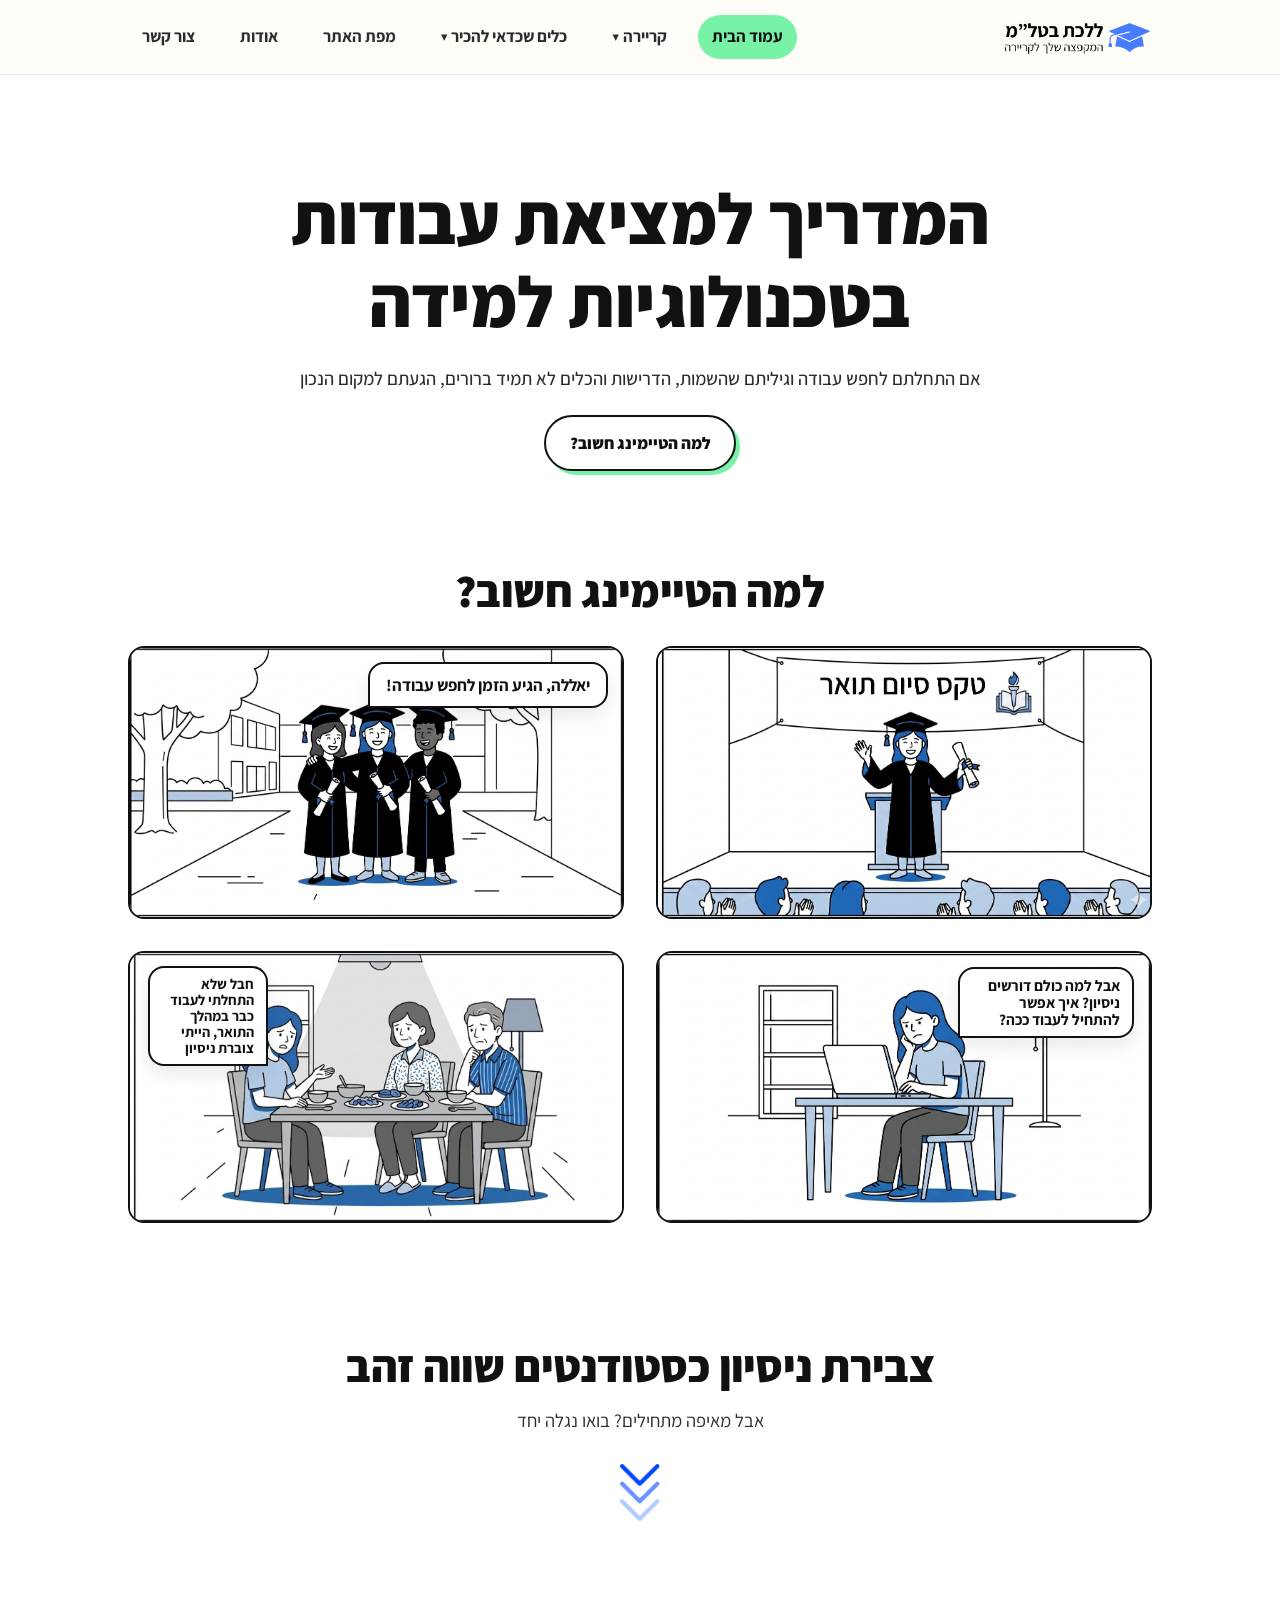
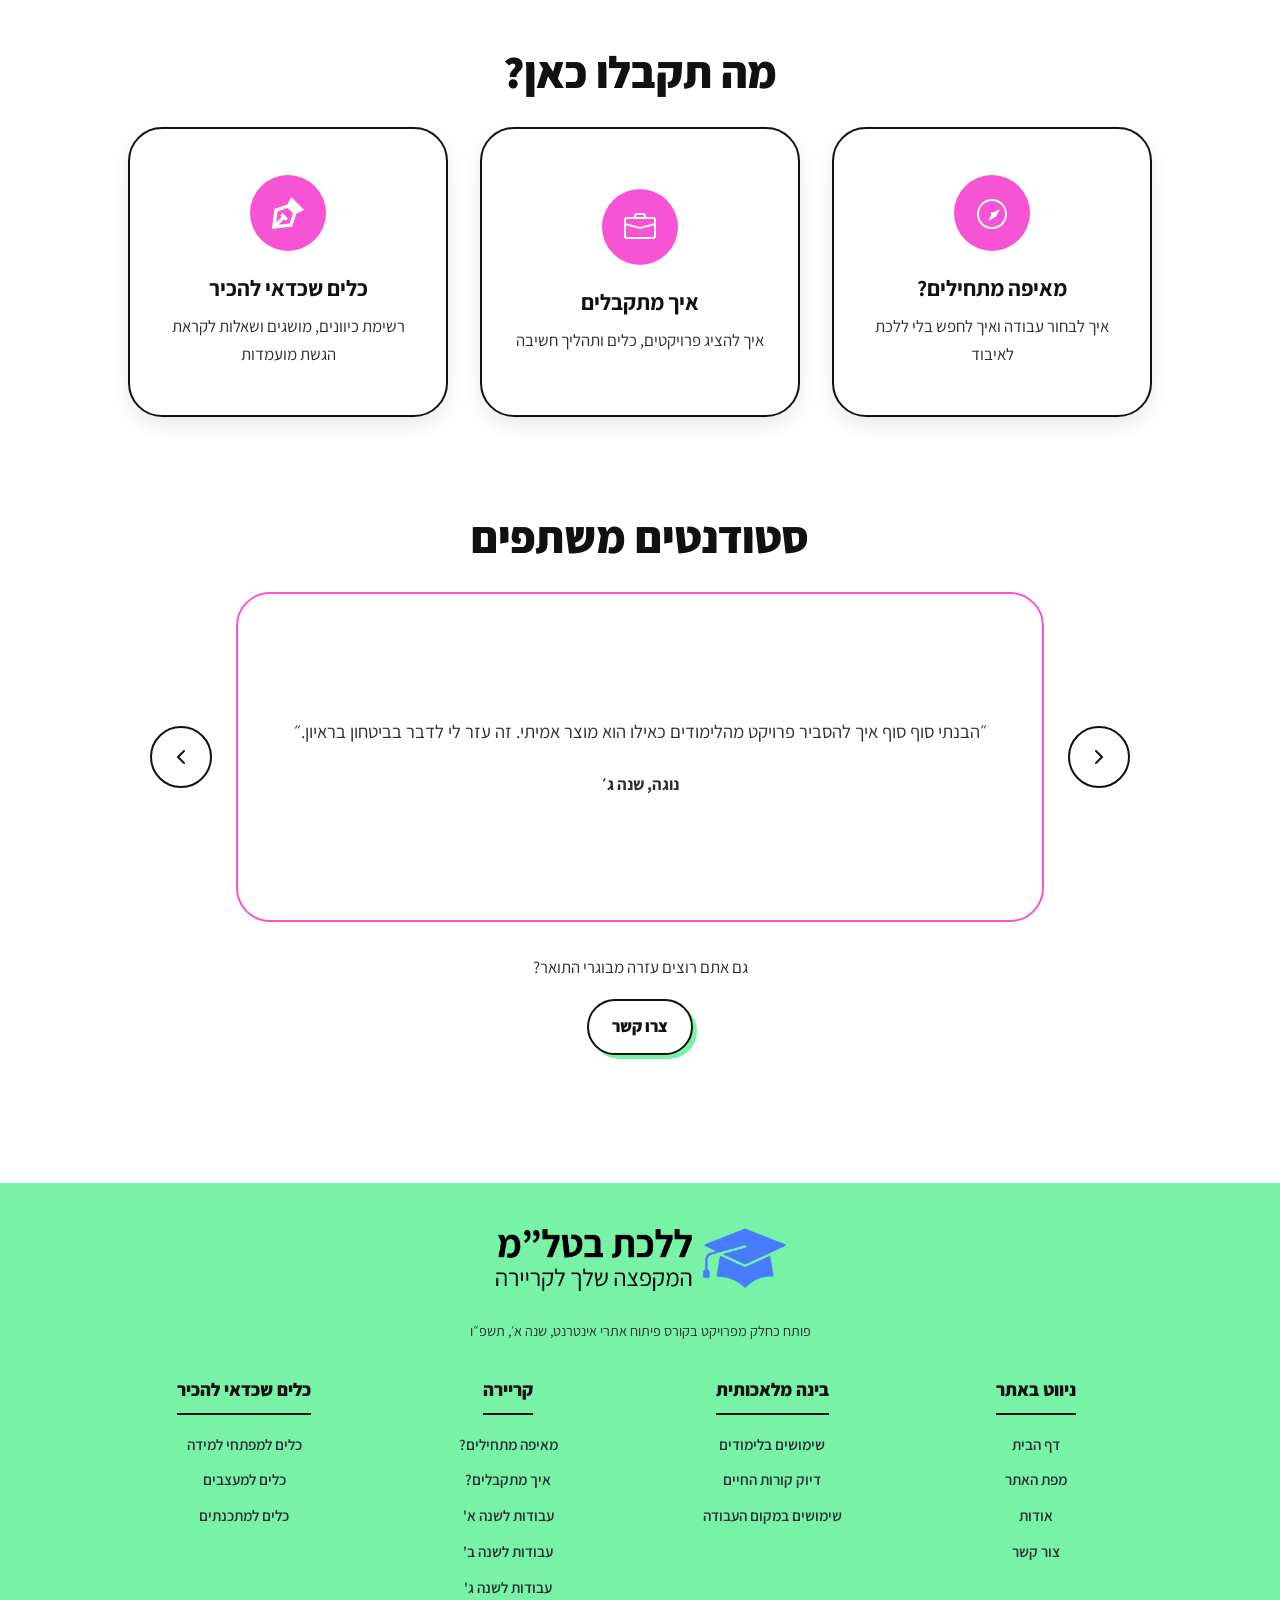
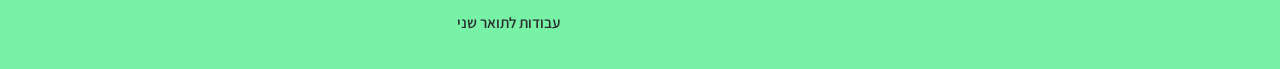
==== index.html @ 4731bf04 "תיקון נגישות + הוספת מסמך הסבר על הפרויקט" ====
<!doctype html>
<html lang="he" dir="rtl">
<head>
  <meta charset="utf-8">
  <meta name="viewport" content="width=device-width, initial-scale=1">
  <title>עמוד הבית | ללכת בטל"מ</title>
  <meta name="description" content="מדריך עברי למציאת עבודות סטודנטים בטכנולוגיות למידה, בניית ניסיון ותיק עבודות.">
  <link rel="icon" href="images/favicon.svg" type="image/svg+xml">
  <link rel="stylesheet" href="css/styles.css">
  <script src="js/main.js" defer></script>
</head>
<body>
  <a class="skip-link" href="#main">דלגו לתוכן המרכזי</a>
  <header class="site-header" data-site-header>
    <div class="container header-inner">
      <a class="brand" href="index.html" aria-label="ללכת בטל״ם - דף הבית">
        <img src="images/updated_logo.png" alt="לוגו האתר: ללכת בטל״ם - טכנולוגיות למידה, המקפצה שלך לקריירה" class="brand-logo">
        <span class="sr-only">ללכת בטל״ם</span>
      </a>
      <button class="nav-toggle" type="button" aria-expanded="false" aria-controls="primary-nav">
        <span class="nav-toggle-line" aria-hidden="true"></span>
        <span class="sr-only">פתיחת תפריט ניווט</span>
      </button>
      <nav class="primary-nav" id="primary-nav" aria-label="ניווט ראשי">
        <ul>
          <li><a href="index.html" aria-current="page">עמוד הבית</a></li>
          
          <li class="nav-dropdown">
            <a href="#" class="dropdown-toggle" aria-expanded="false" aria-haspopup="true">קריירה <span class="nav-arrow" aria-hidden="true">▾</span></a>
            <ul class="dropdown-menu">
              <li><a href="where-to-start.html">איפה מתחילים?</a></li>
              <li><a href="how-to-be-accepted.html">איך מתקבלים?</a></li>
              <li><a href="404.html">עבודות לשנה א'</a></li>
              <li><a href="404.html">עבודות לשנה ב'</a></li>
              <li><a href="404.html">עבודות לשנה ג'</a></li>
              <li><a href="404.html">עבודות לתואר שני</a></li>
            </ul>
          </li>
          
          <li class="nav-dropdown">
            <a href="#" class="dropdown-toggle" aria-expanded="false" aria-haspopup="true">כלים שכדאי להכיר <span class="nav-arrow" aria-hidden="true">▾</span></a>
            <ul class="dropdown-menu">
              <li><a href="404.html">כלים למפתחי למידה</a></li>
              <li><a href="404.html">כלים למעצבים</a></li>
              <li><a href="404.html">כלים למתכנתים</a></li>
            </ul>
          </li>
          
          <li><a href="sitemap.html">מפת האתר</a></li>
          <li><a href="about.html">אודות</a></li>
          <li><a href="contact.html">צור קשר</a></li>
        </ul>
      </nav>
    </div>
  </header>

  <main id="main">
    <section class="hero hero-centered">
      <div class="container hero-content">
        <h1>המדריך למציאת עבודות בטכנולוגיות למידה</h1>
        <p class="hero-lead">אם התחלתם לחפש עבודה וגיליתם שהשמות, הדרישות והכלים לא תמיד ברורים, הגעתם למקום הנכון</p>
        <a class="btn btn-primary" href="#why-talm">למה הטיימינג חשוב?</a>
      </div>
    </section>

    <section class="section" id="why-talm" aria-labelledby="why-title">
      <div class="container">
        <div class="section-heading">
          <h2 id="why-title">למה הטיימינג חשוב?</h2>
        </div>
        <div class="scenario-grid">
          <article class="feature-card" tabindex="0" aria-label="קומיקס שלב 1: סיום התואר">
            <img src="images/scene1.png" alt="סטודנטית שמחה שעומדת על במה, בטקס סיום תואר בטכנולוגיות למידה">
          </article>
          <article class="feature-card" tabindex="0" aria-label="קומיקס שלב 2: תחילת החיפושים">
            <img src="images/scene2.png" alt="הסטודנטית עומדת בחצר הקמפוס עם עוד שני חברים שסיימו איתה את התואר, והם שמחים ומדברים">
            <div class="speech-bubble speech-bubble--scene2" aria-hidden="false">יאללה, הגיע הזמן לחפש עבודה!</div>
          </article>
          <article class="feature-card" tabindex="0" aria-label="קומיקס שלב 3: אתגר דרישת הניסיון">
            <img src="images/scene3.png" alt="הסטודנטית יושבת בבית מול המחשב, ומחפשת משרות באינטרנט">
            <div class="speech-bubble speech-bubble--scene3" aria-hidden="false">אבל למה כולם דורשים ניסיון? איך אפשר להתחיל לעבוד ככה?</div>
          </article>
          <article class="feature-card" tabindex="0" aria-label="קומיקס שלב 4: תובנת הניסיון במהלך התואר">
            <img src="images/scene4.png" alt="הסטודנטית יושבת לארוחה עם ההורים שלה, ומשתפת אותם בחיפושי העבודה. ההורים מנסים לעודד אותה">
            <div class="speech-bubble speech-bubble--scene4" aria-hidden="false">חבל שלא התחלתי לעבוד כבר במהלך התואר, הייתי צוברת ניסיון</div>
          </article>
        </div>
      </div>
    </section>

    <section class="section section-narrow" aria-labelledby="start-title">
      <div class="container">
        <div class="callout">
          <h2 id="start-title">צבירת ניסיון כסטודנטים שווה זהב</h2>
          <p>אבל מאיפה מתחילים? בואו נגלה יחד</p>
          <span class="arrow-link" aria-hidden="true">
            <img src="images/down%20blue%20arrows.png" alt="חץ למטה" class="arrow-link__icon">
          </span>
        </div>
      </div>
    </section>

    <section class="section" aria-labelledby="receive-title">
      <div class="container">
        <div class="section-heading">
          <h2 id="receive-title">מה תקבלו כאן?</h2>
        </div>
        <div class="resource-grid">
          <a class="resource-card" href="where-to-start.html">
            <span class="resource-icon" aria-hidden="true">
              <svg xmlns="http://www.w3.org/2000/svg" width="32" height="32" fill="currentColor" class="bi bi-compass" viewBox="0 0 16 16">
                <path d="M8 15.016a6.5 6.5 0 1 1 0-13 6.5 6.5 0 0 1 0 13m0 1a7.5 7.5 0 1 0 0-15 7.5 7.5 0 0 0 0 15"/>
                <path d="m6.112 11.888 1.954-3.835 3.835-1.954-1.954 3.835-3.835 1.954zM8 8.5a.5.5 0 1 1 0-1 .5.5 0 0 1 0 1"/>
              </svg>
            </span>
            <h3>מאיפה מתחילים?</h3>
            <p>איך לבחור עבודה ואיך לחפש בלי ללכת לאיבוד</p>
          </a>
          <a class="resource-card" href="how-to-be-accepted.html">
            <span class="resource-icon" aria-hidden="true">
              <svg xmlns="http://www.w3.org/2000/svg" width="32" height="32" fill="currentColor" class="bi bi-briefcase" viewBox="0 0 16 16">
                <path d="M6.5 1A1.5 1.5 0 0 0 5 2.5V3H1.5A1.5 1.5 0 0 0 0 4.5v8A1.5 1.5 0 0 0 1.5 14h13a1.5 1.5 0 0 0 1.5-1.5v-8A1.5 1.5 0 0 0 14.5 3H11v-.5A1.5 1.5 0 0 0 9.5 1zm0 1h3a.5.5 0 0 1 .5.5V3H6v-.5a.5.5 0 0 1 .5-.5zm1.886 6.914L15 7.151V12.5a.5.5 0 0 1-.5.5h-13a.5.5 0 0 1-.5-.5V7.15l6.614 1.764a1.5 1.5 0 0 0 .772 0zM1.5 4h13a.5.5 0 0 1 .5.5v1.616L8.129 7.948a.5.5 0 0 1-.258 0L1 6.116V4.5a.5.5 0 0 1 .5-.5z"/>
              </svg>
            </span>
            <h3>איך מתקבלים</h3>
            <p>איך להציג פרויקטים, כלים ותהליך חשיבה</p>
          </a>
          <a class="resource-card" href="404.html">
            <span class="resource-icon" aria-hidden="true">
              <svg xmlns="http://www.w3.org/2000/svg" width="32" height="32" viewBox="0 0 144 144" fill="currentColor">
                <path fill-rule="evenodd" clip-rule="evenodd" d="M86.3122 0L92.2871 5.97485L138.013 51.7007L144 57.6878L136.434 61.4678L110.138 74.6186L92.1651 128.539L90.6409 133.123L85.8428 133.696L9.63292 142.842L0 144L1.15839 134.367L10.3036 58.1572L10.8767 53.3591L15.4615 51.8349L69.3753 33.8616L82.5261 7.56002L86.3122 0ZM18.9122 114.303L24.8627 64.7662L70.68 49.4937L94.5063 73.3139L79.2277 119.137L29.6913 125.082L54.4443 100.329L61.2544 107.133L72.0274 96.3536L47.6403 71.9665L36.8673 82.7456L43.6713 89.5496L18.9122 114.303Z"/>
              </svg>
            </span>
            <h3>כלים שכדאי להכיר</h3>
            <p>רשימת כיוונים, מושגים ושאלות לקראת הגשת מועמדות</p>
          </a>
        </div>
      </div>
    </section>

    <section class="section" aria-labelledby="students-title">
      <div class="container">
        <div class="section-heading">
          <h2 id="students-title">סטודנטים משתפים</h2>
        </div>
        <div class="testimonial-wrap" data-carousel>
          <button class="carousel-btn" type="button" data-carousel-prev aria-label="תגובה קודמת">
            <svg xmlns="http://www.w3.org/2000/svg" width="24" height="24" viewBox="0 0 24 24" fill="none" stroke="currentColor" stroke-width="2" stroke-linecap="round" stroke-linejoin="round">
              <polyline points="9 18 15 12 9 6"></polyline>
            </svg>
          </button>
          <article class="testimonial-card" aria-live="polite">
            <p data-carousel-quote>״הבנתי סוף סוף איך להסביר פרויקט מהלימודים כאילו הוא מוצר אמיתי. זה עזר לי לדבר בביטחון בראיון.״</p>
            <strong data-carousel-name>נוגה, שנה ג׳</strong>
          </article>
          <button class="carousel-btn" type="button" data-carousel-next aria-label="תגובה הבאה">
            <svg xmlns="http://www.w3.org/2000/svg" width="24" height="24" viewBox="0 0 24 24" fill="none" stroke="currentColor" stroke-width="2" stroke-linecap="round" stroke-linejoin="round">
              <polyline points="15 18 9 12 15 6"></polyline>
            </svg>
          </button>
        </div>
        <div class="text-center">
          <p>גם אתם רוצים עזרה מבוגרי התואר?</p>
          <a class="btn btn-primary" href="contact.html">צרו קשר</a>
        </div>
      </div>
    </section>
  </main>

 <footer class="site-footer">
    <div class="container footer-inner">

      <div class="footer-bottom">
        <a class="brand footer-brand" href="index.html">
          <img src="images/updated_logo.png" alt="לוגו האתר: ללכת בטל״ם - טכנולוגיות למידה, המקפצה שלך לקריירה" class="footer-logo">
          <span class="sr-only">ללכת בטל״מ</span>
        </a>
        <p>פותח כחלק מפרויקט בקורס פיתוח אתרי אינטרנט, שנה א׳, תשפ״ו</p>
      </div>

      <div class="footer-sitemap-grid">
        <div class="footer-column">
          <h4>ניווט באתר</h4>
          <ul>
            <li><a href="index.html">דף הבית</a></li>
            <li><a href="sitemap.html">מפת האתר</a></li>
            <li><a href="about.html">אודות</a></li>
            <li><a href="contact.html">צור קשר</a></li>
          </ul>
        </div>
        <div class="footer-column">
          <h4>בינה מלאכותית</h4>
          <ul>
            <li><a href="404.html">שימושים בלימודים</a></li>
            <li><a href="404.html">דיוק קורות החיים</a></li>
            <li><a href="404.html">שימושים במקום העבודה</a></li>
          </ul>
        </div>
        <div class="footer-column">
          <h4>קריירה</h4>
          <ul>
            <li><a href="where-to-start.html">מאיפה מתחילים?</a></li>
            <li><a href="how-to-be-accepted.html">איך מתקבלים?</a></li>
            <li><a href="404.html">עבודות לשנה א'</a></li>
            <li><a href="404.html">עבודות לשנה ב'</a></li>
            <li><a href="404.html">עבודות לשנה ג'</a></li>
            <li><a href="404.html">עבודות לתואר שני</a></li>
          </ul>
        </div>
        <div class="footer-column">
          <h4>כלים שכדאי להכיר</h4>
          <ul>
            <li><a href="404.html">כלים למפתחי למידה</a></li>
            <li><a href="404.html">כלים למעצבים</a></li>
            <li><a href="404.html">כלים למתכנתים</a></li>
          </ul>
        </div>
      </div>
      
    </div>
  </footer>
  
</body>
</html>
---- css/styles.css ----
@import url("https://fonts.googleapis.com/css2?family=Assistant:wght@300;400;500;600;700;800&display=swap");

/* ==========================================================================
   הגדרת משתנים גלובליים (CSS Variables / Design Tokens)
   ========================================================================== */
:root {
  /* צבעי רקע סמנטיים (משמשים להפרדה והכנה נוחה למצב כהה / Dark Mode בעתיד) */
  --color-bg: #ffffff;       /* צבע הרקע הראשי של דפי האתר */
  --color-surface: #ffffff;  /* צבע הרקע של רכיבים וכרטיסיות (למשל כרטיסיות מילון משרות) */
  --color-soft: #ffffff;     /* צבע רקע עדין משני */
  --color-muted: #ffffff;    /* צבע רקע מוחלש לתיבות ומידע משני */

  /* צבעי טקסט ודיו */
  --color-ink: #101112;      /* צבע כהה עיקרי לטקסט וכותרות (סגנון ניאו-ברוטליסטי) */
  --color-text: #2a2d2f;     /* צבע טקסט רץ (קריא ורך יותר) */
  --color-subtle: #6a6f75;   /* צבע טקסט משני עדין */
  --color-border: #d8d4ca;   /* צבע גבולות ברירת מחדל */

  /* צבעי מותג וצבעים אינטראקטיביים */
  --color-primary: #78f2a7;         /* צבע ירוק ראשי (משמש לריחוף, כפתורים פעילים והדגשות) */
  --color-primary-strong: #43dc80;  /* צבע ירוק כהה וחזק יותר */
  --color-blue: #5d7cff;            /* צבע כחול ראשי */
  --color-forum-blue: #4067FB;      /* צבע כחול לפורומים */
  --color-footer-bg: #7DFFB5;       /* צבע רקע ירוק לחלק התחתון (Footer) */
  --color-purple: #8d6bf2;          /* צבע סגול */
  --color-pink: #F653D5;            /* צבע ורוד מודגש */
  --color-blue-soft: rgba(93, 124, 255, 0.35); /* צבע כחול שקוף למחצה */
  --color-orange: #ff6b2d;          /* צבע כתום */
  --color-yellow: #dfff4f;          /* צבע צהוב זוהר */
  --space-1: 0.5rem;
  --space-2: 0.75rem;
  --space-3: 1rem;
  --space-4: 1.5rem;
  --space-5: 2rem;
  --space-6: 3rem;
  --space-7: 5rem;
  --space-8: 7rem;
  --font-main: "Assistant", system-ui, -apple-system, BlinkMacSystemFont, "Segoe UI", sans-serif;
  --radius-sm: 8px;
  --radius-md: 18px;
  --radius-lg: 34px;
  --radius-pill: 999px;
  --shadow-sm: 0 8px 18px rgba(16, 17, 18, 0.09);
  --shadow-md: 8px 12px 0 rgba(16, 17, 18, 0.94), 0 16px 28px rgba(16, 17, 18, 0.16);
  --shadow-soft: 0 24px 60px rgba(16, 17, 18, 0.12);
  --transition: 180ms ease;
  --container: 1180px;
  --text-base: 1.05rem;
  --text-sub: clamp(1.1rem, 1.45vw, 1.35rem);
  --text-card-title: clamp(1.35rem, 1.75vw, 1.7rem);
  --text-section-title: clamp(2rem, 3.5vw, 3.35rem);
  --text-page-title: clamp(2.8rem, 5.6vw, 5rem);
}

*,
*::before,
*::after {
  box-sizing: border-box;
}
[hidden] {
  display: none !important;
}
html {
  scroll-behavior: smooth;
}
body {
  margin: 0;
  direction: rtl;
  font-family: var(--font-main);
  color: var(--color-text);
  background: var(--color-bg);
  font-size: var(--text-base);
  line-height: 1.65;
  overflow-x: hidden;
}
img {
  display: block;
  max-width: 100%;
  height: auto;
}
a {
  color: inherit;
  text-decoration: none;
}
button,
input,
select,
textarea {
  font: inherit;
}
button {
  cursor: pointer;
}
:focus-visible {
  outline: 4px solid var(--color-blue);
  outline-offset: 4px;
  border-radius: var(--radius-sm);
}
::selection {
  color: var(--color-ink);
  background: var(--color-primary);
}
.container {
  width: min(80%, var(--container));
  margin-inline: auto;
}
.sr-only {
  position: absolute;
  width: 1px;
  height: 1px;
  padding: 0;
  margin: -1px;
  overflow: hidden;
  clip: rect(0, 0, 0, 0);
  white-space: nowrap;
  border: 0;
}
.skip-link {
  position: fixed;
  inset-block-start: 1rem;
  inset-inline-start: 1rem;
  z-index: 100;
  padding: 0.65rem 1rem;
  border: 2px solid var(--color-ink);
  border-radius: var(--radius-pill);
  background: var(--color-primary);
  color: var(--color-ink);
  font-weight: 800;
  transform: translateY(-180%);
  transition: transform var(--transition);
}
.skip-link:focus {
  transform: translateY(0);
}
.site-header {
  position: sticky;
  inset-block-start: 0;
  z-index: 50;
  background: rgba(255, 253, 247, 0.88);
  border-block-end: 1px solid rgba(16, 17, 18, 0.1);
  backdrop-filter: blur(18px);
}
.header-inner {
  min-height: 74px;
  display: flex;
  align-items: center;
  justify-content: space-between;
  gap: var(--space-4);
}
.brand {
  display: inline-flex;
  align-items: center;
  gap: 0.7rem;
  color: var(--color-ink);
  font-size: 1.18rem;
  font-weight: 800;
  white-space: nowrap;
}
.brand-mark {
  display: grid;
  place-items: center;
  inline-size: 44px;
  block-size: 44px;
  border: 2px solid var(--color-ink);
  border-radius: 50% 50% 8px 50%;
  background: var(--color-primary);
  box-shadow: 4px 5px 0 var(--color-ink);
  font-size: 0.95rem;
}
.brand-logo {
  display: block;
  inline-size: 150px;
  block-size: 64px;
  object-fit: contain;
}
.footer-logo {
  display: block;
  inline-size: 300px;
  block-size: 100px;
  object-fit: contain;

}
.primary-nav > ul {
  display: flex;
  align-items: center;
  gap: clamp(0.65rem, 1.4vw, 1.4rem);
  margin: 0;
  padding: 0;
  list-style: none;
}
.footer-links {
  display: flex;
  align-items: center;
  justify-content: center;
  gap: clamp(0.65rem, 1.4vw, 1.4rem);
  margin: 0;
  padding: 0;
  list-style: none;
}
.footer-links a {
  color: var(--color-text);
  font-weight: 700;
  text-decoration: none;
  transition: color var(--transition), transform var(--transition);
  display: inline-block;
  font-size: 1.05rem;
}
.footer-links a:hover {
  color: var(--color-ink);
  text-decoration: underline;
  text-underline-offset: 0.25em;
  transform: translateY(-1px);
}
.primary-nav > ul > li > a {
  display: inline-flex;
  align-items: center;
  min-height: 44px;
  padding: 0.35rem 0.85rem;
  border-radius: var(--radius-pill);
  color: var(--color-text);
  font-weight: 700;
  transition: color var(--transition), background var(--transition), transform var(--transition);
}
.primary-nav > ul > li > a:hover,
.primary-nav > ul > li > a:focus-visible,
.primary-nav > ul > li > a[aria-current="page"] {
  color: var(--color-ink);
  background: var(--color-primary);
}
.primary-nav > ul > li > a:hover {
  transform: translateY(-2px);
}
/* Dropdown Navigation Menu Styles */
.nav-dropdown {
  position: relative;
}
/* Arrow indicator styling */
.nav-arrow {
  margin-inline-start: 4px;
  font-size: 0.8rem;
  transition: transform var(--transition);
  display: inline-block;
}
.nav-dropdown:hover .nav-arrow,
.nav-dropdown.is-open .nav-arrow {
  transform: rotate(180deg);
}
/* Desktop dropdown */

/* Mobile dropdown (nested in the vertical flow) */
@keyframes navFadeIn {
  from {
    opacity: 0;
    transform: translateY(5px);
  }
  to {
    opacity: 1;
    transform: translateY(0);
  }
}
.nav-toggle {
  display: none;
  inline-size: 48px;
  block-size: 48px;
  border: 2px solid var(--color-ink);
  border-radius: 50%;
  background: var(--color-surface);
}
.nav-toggle-line,
.nav-toggle-line::before,
.nav-toggle-line::after {
  display: block;
  inline-size: 22px;
  block-size: 2px;
  margin-inline: auto;
  background: var(--color-ink);
  content: "";
  transition: transform var(--transition);
}
.nav-toggle-line::before {
  transform: translateY(-7px);
}
.nav-toggle-line::after {
  transform: translateY(5px);
}
.nav-open .nav-toggle-line {
  transform: rotate(45deg);
}
.nav-open .nav-toggle-line::before {
  transform: translateY(0) rotate(90deg);
}
.nav-open .nav-toggle-line::after {
  transform: translateY(-2px) scaleX(0);
}
.hero {
  padding-block: clamp(4rem, 8vw, 7.5rem) var(--space-6);
}
.hero-centered {
  text-align: center;
}
.hero-content {
  display: grid;
  justify-items: center;
  gap: var(--space-4);
}
.page-hero {
  text-align: center;
  padding-block: clamp(4rem, 7vw, 6.5rem) var(--space-5);
}
.split-hero-grid {
  display: grid;
  grid-template-columns: minmax(280px, 0.9fr) minmax(320px, 1fr);
  align-items: center;
  gap: clamp(1.5rem, 4vw, 3.5rem);
}
.hero-copy {
  display: flex;
  flex-direction: column;
  gap: 35px;
}
.hero-copy .btn {
  align-self: flex-start;
}
.where-hero-visual {
  justify-self: center;
  margin-inline: auto;
}
/* Jobs tabs and accordion */
.job-tab-list {
  display: flex;
  flex-wrap: wrap;
  justify-content: center;
  gap: 0.75rem;
  padding: 0.75rem;
  margin-bottom: 1.25rem;
}
.job-tab {
  appearance: none;
  min-height: 2.75rem;
  padding: 0.65rem 1.2rem;
  border: 2px solid var(--color-ink);
  background: var(--color-surface);
  color: var(--color-ink);
  min-width: 100px;
  border-radius: var(--radius-pill);
  font-weight: 700;
  font-size: 0.95rem;
  transition: all 180ms ease;
  cursor: pointer;
}
.job-tab:hover,
.job-tab:focus-visible,
.job-tab.is-active {
  border-color: var(--color-ink);
  background: #93f7bd;
  color: #101112;
  transform: translateY(-2px);
  box-shadow: none;
}
.job-tab.job-tab-clear:hover,
.job-tab.job-tab-clear:focus-visible {
  background: #93f7bd;
  color: #101112;
}
   /* מילון משרות ותפקידים - מיכלי המידע (Job Panels) */
.job-panels {
  display: grid;
  gap: 1rem;
}
.job-panel {
  padding: 1rem;
  border-radius: var(--radius-lg);
  background: var(--color-surface);
  box-shadow: 0 12px 24px rgba(15, 23, 42, 0.06);
  /* טרנזקציה להעלמה והופעה חלקה של הקטגוריות */
  transition: opacity 220ms ease, transform 220ms ease, visibility 220ms ease;
}
/* הגדרת מצב פעיל (גלוי) - סדר ההגדרות חשוב למניעת דריסת הטרנזקציות */
.job-panel:not([hidden]) {
  opacity: 1;
  transform: translateY(0);
  visibility: visible;
}
/* הגדרת מצב כבוי (מוסתר) - קורס לחלוטין ומעלים את המיכל מהמסך */
.job-panel[hidden] {
  opacity: 0;
  transform: translateY(-10px);
  pointer-events: none;
  height: 0;
  overflow: hidden;
  visibility: hidden;
}
/* סגנונות מעבר (Transitions) - מוגדרים בסוף כדי שייגברו על הגדרות ברירת המחדל */
.job-panel.fade-in {
  opacity: 1;
  transform: translateY(0);
}
.job-panel.fade-out {
  opacity: 0;
  transform: translateY(-10px);
}
.job-panel details {
  border: 1px solid rgba(17, 24, 39, 0.08);
  padding: 1rem 1.1rem;
  margin-bottom: 0.85rem;
  border-radius: var(--radius-md);
  background: white;
}
.job-panel details:last-of-type {
  margin-bottom: 0;
}
.job-panel summary {
  cursor: pointer;
  font-weight: 700;
  list-style: none;
  position: relative;
  padding-right: 1.5rem;
}
.job-panel summary::-webkit-details-marker {
  display: none;
}
.job-panel summary::after {
  content: '';
  position: absolute;
  top: 50%;
  right: 0;
  width: 0.8rem;
  height: 0.8rem;
  border-right: 2px solid var(--color-ink);
  border-bottom: 2px solid var(--color-ink);
  transform: translateY(-50%) rotate(-45deg);
  transition: transform 180ms ease;
}
.job-panel details[open] summary::after {
  transform: translateY(-50%) rotate(45deg);
}
.job-panel summary,
.job-panel p {
  color: var(--color-ink);
}
.job-panel p {
  margin: 0.75rem 0 0;
  line-height: 1.65;
  color: var(--color-text);
}
.hero h1,
.page-hero h1 {
  max-width: 1050px;
  margin-inline: auto;
  margin-block: 0;
  color: var(--color-ink);
  font-size: var(--text-page-title);
  font-weight: 800;
  line-height: 1.15;
}
.hero-lead,
.lead-text {
  max-width: 820px;
  margin: 0 auto;
  color: var(--color-text);
  font-size: var(--text-sub);
  font-weight: 500;
  line-height: 1.35;
}
.section {
  padding-block: var(--space-6);
}
.section-narrow {
  padding-block: var(--space-5);
}
.section-soft {
  background: var(--color-soft);
  border-block: 1px solid var(--color-border);
}
.section-heading {
  margin-block-end: var(--space-5);
  text-align: center;
}
.section-heading h2,
.callout h2,
.contact-form h2 {
  margin: 0;
  color: var(--color-ink);
  font-size: var(--text-section-title);
  font-weight: 800;
  line-height: 1.05;
}
.callout {
  text-align: center;
}
.section-heading p {
  max-width: 780px;
  margin: var(--space-3) auto 0;
  font-size: var(--text-sub);
}
.jumbo h2 {
  font-size: var(--text-section-title);
}
.text-center {
  text-align: center;
}
.btn {
  display: inline-flex;
  align-items: center;
  justify-content: center;
  min-height: 56px;
  padding: 0.85rem 1.45rem;
  border: 2px solid var(--color-ink);
  border-radius: var(--radius-pill);
  color: var(--color-ink);
  font-weight: 800;
  line-height: 1;
  transition: transform var(--transition), box-shadow var(--transition), background var(--transition);
  background: var(--color-surface);
  box-shadow: 4px 4px 0 var(--color-primary);
}
.arrow-link {
  width: 66px;
  min-width: 66px;
  min-height: 66px;
  padding: 0;
  display: inline-flex;
  align-items: center;
  justify-content: center;
  margin-inline: auto;
}
.arrow-link__icon {
  width: 40px;
  height: auto;
  line-height: 1;
}
.btn-primary {
  background: var(--color-surface);
}
.btn-secondary {
  background: var(--color-surface);
  box-shadow: 4px 4px 0 var(--color-pink);
}
.btn:hover {
  background: var(--color-primary);
  box-shadow: 0 0 0 transparent;
  transform: translate(4px, 4px);
}
.btn-secondary:hover {
  background: var(--color-pink);
}
.scenario-grid {
  display: grid;
  grid-template-columns: repeat(2, minmax(0, 1fr));
  gap: var(--space-5);
}
.feature-card,
.resource-card {
  position: relative;
  min-height: 230px;
  padding: clamp(1.25rem, 2.4vw, 2rem);
  border: 2px solid var(--color-ink);
  border-radius: var(--radius-lg);
  background: var(--color-surface);
  box-shadow: var(--shadow-sm);
}
.feature-card:nth-child(1) {
  background: var(--color-surface);
}
.feature-card:nth-child(2) {
  background: var(--color-surface);
}
.feature-card:nth-child(3) {
  background: var(--color-surface);
}
.feature-card:nth-child(4) {
  background: var(--color-surface);
}
.scenario-grid .feature-card {
  min-height: auto;
  padding: 0;
  border: 2px solid var(--color-ink);
  border-radius: 16px;
  background: var(--color-surface);
  box-shadow: none;
  overflow: hidden;
  transition: transform 0.4s cubic-bezier(0.25, 1, 0.5, 1), box-shadow 0.4s cubic-bezier(0.25, 1, 0.5, 1);
}
.resource-card:hover {
  transform: translateY(-8px) scale(1.02);
  box-shadow: var(--color-pink) 0 8px 18px;
}
.feature-card:hover {
  box-shadow: 0 18px 38px var(--color-blue-soft);
}
.scenario-grid .feature-card:hover,
.scenario-grid .feature-card:focus-visible {
  transform: translateY(-6px) scale(1.01);
  box-shadow: var(--color-blue) 0 8px 24px;
}
.scenario-grid .feature-card:focus-visible {
  outline: 4px solid var(--color-blue);
  outline-offset: 4px;
  border-radius: 16px;
}
.scenario-grid .feature-card .card-number {
  display: none;
}
.feature-card h3,
.resource-card h3 {
  margin: 0 0 var(--space-2);
  color: var(--color-ink);
  font-size: var(--text-card-title);
  line-height: 1.15;
}
.feature-card p,
.resource-card p {
  margin: 0;
  color: var(--color-text);
}
.callout {
  width: min(100%, 980px);
  margin-inline: auto;
  padding: clamp(1.6rem, 3vw, 2.4rem);
  text-align: center;
}
.callout p {
  max-width: 750px;
  margin: var(--space-3) auto var(--space-4);
  font-size: var(--text-sub);
}
.resource-grid {
  display: grid;
  grid-template-columns: repeat(3, minmax(0, 1fr));
  gap: var(--space-5);
}
.resource-card {
  display: grid;
  align-content: center;
  justify-items: center;
  min-height: 290px;
  text-align: center;
  transition: transform 260ms cubic-bezier(.2,.9,.3,1), box-shadow 260ms cubic-bezier(.2,.9,.3,1);
  will-change: transform, box-shadow;
}
.resource-icon {
  display: grid;
  place-items: center;
  inline-size: 76px;
  block-size: 76px;
  margin-block-end: var(--space-4);
  border-radius: 50%;
  background: var(--color-pink);
  color: var(--color-bg);
  font-size: 2rem;
  font-weight: 800;
}
.testimonial-wrap {
  display: grid;
  grid-template-columns: 62px minmax(0, 1fr) 62px;
  align-items: center;
  gap: var(--space-4);
  max-width: 980px;
  margin: 0 auto var(--space-5);
}
.testimonial-card {
  min-height: 330px;
  display: grid;
  align-content: center;
  padding: clamp(2rem, 4vw, 4rem);
  border: 2px solid var(--color-pink);
  border-radius: var(--radius-lg);
  background: var(--color-muted);
  text-align: center;
}
.testimonial-card p {
  margin: 0 0 var(--space-4);
  font-size: var(--text-sub);
}
.testimonial-card p,
.testimonial-card strong {
  transition: opacity 0.2s ease, transform 0.2s ease;
}
.testimonial-wrap.is-animating .testimonial-card p,
.testimonial-wrap.is-animating .testimonial-card strong {
  opacity: 0;
  transform: translateY(-8px);
}
.carousel-btn {
  display: grid;
  place-items: center;
  inline-size: 62px;
  block-size: 62px;
  padding: 0;
  border: 2px solid var(--color-ink);
  border-radius: 50%;
  background: var(--color-surface);
  color: var(--color-ink);
  transition: background var(--transition), border-color var(--transition), color var(--transition), transform var(--transition);
}
.carousel-btn svg {
  display: block;
  width: 24px;
  height: 24px;
}
.carousel-btn:hover {
  background: var(--color-primary);
  border-color: var(--color-ink);
  color: var(--color-ink);
  transform: translateY(-2px);
}
.site-footer {
  margin-block-start: var(--space-7);
  padding-block: var(--space-4) var(--space-5);
  background: var(--color-primary);
  color: var(--color-ink);
}
.footer-inner {
  display: flex;
  flex-direction: column;
  align-items: center;
  gap: var(--space-5);
  width: 100%;
}
.footer-brand {
  font-size: var(--text-section-title);
  display: inline-flex;
}
.footer-sitemap-grid {
  display: grid;
  grid-template-columns: repeat(4, minmax(0, 1fr));
  gap: var(--space-5);
  width: 80%;
  margin-inline: auto;
  text-align: center;
}
.footer-column h4 {
  margin: 0 0 var(--space-3);
  font-size: 1.15rem;
  font-weight: 800;
  color: var(--color-ink);
  padding-bottom: var(--space-1);
  border-bottom: 2px solid var(--color-ink);
  display: inline-block;
}
.footer-column ul {
  list-style: none;
  padding: 0;
  margin: 0;
  display: flex;
  flex-direction: column;
  gap: var(--space-1);
}
.footer-column li {
  margin: 0;
}
.footer-column a {
  color: var(--color-text) !important;
  font-weight: 600;
  text-decoration: none !important;
  transition: color var(--transition), transform var(--transition);
  display: inline-block;
  font-size: 0.95rem;
}
.footer-column a:hover {
  color: var(--color-ink) !important;
  text-decoration: underline !important;
  text-underline-offset: 0.25em;
  transform: translateX(-2px);
}
.footer-bottom {
  display: flex;
  flex-direction: column;
  align-items: center;
  justify-content: center;
  text-align: center;
  width: 100%;
  gap: var(--space-2);
}
.footer-bottom p {
  margin: 0;
  font-size: 0.9rem;
  color: var(--color-text);
}
.content-stack {
  display: grid;
  gap: var(--space-5);
}
.info-row,
.split-card,
.sitemap-panel {
  padding: clamp(1.5rem, 3vw, 2.8rem);
  border: 2px solid var(--color-ink);
  border-radius: var(--radius-lg);
  background: var(--color-surface);
  box-shadow: var(--shadow-sm);
}
.info-row h2,
.split-card h2 {
  margin: 0 0 var(--space-3);
  color: var(--color-ink);
  font-size: var(--text-section-title);
}
.split-card {
  display: grid;
  grid-template-columns: 0.8fr 1.2fr;
  gap: var(--space-4);
  align-items: center;
}
.image-frame {
  margin: 0;
  overflow: hidden;
  max-height: 320px;
  border: 2px solid var(--color-ink);
  border-radius: var(--radius-md);
  background: var(--color-soft);
}
.image-frame img {
  inline-size: 100%;
  block-size: 100%;
  object-fit: cover;
}
/* Comic scene image and speech bubble styling */
.scenario-grid .feature-card img {
  display: block;
  width: 100%;
  height: auto;
  transform: scale(1.02);
  border-radius: 0;
  object-fit: cover;
}
.speech-bubble {
  position: absolute;
  top: 0.85rem;
  right: 0.85rem;
  max-width: 68%;
  background: var(--color-surface);
  border: 2px solid var(--color-ink);
  padding: 0.75rem 1rem;
  border-radius: 16px;
  box-shadow: var(--shadow-sm);
  font-weight: 700;
  color: var(--color-ink);
  text-align: right;
  line-height: 1.1;
}
.speech-bubble--scene4 {
  left: 0.85rem;
  right: auto;
  top: 0.85rem;
  width: 7.5rem;
  max-width: 8.5rem;
  min-height: 3.8rem;
  font-size: 0.9rem;
  padding: 0.5rem 0.7rem;
  border-bottom-right-radius: 0;
  z-index: 5;
}
.speech-bubble--scene4::after {
  right: auto;
  left: 1.25rem;
}
.speech-bubble--scene3 {
  top: 0.9rem;
  right: 1rem;
  left: auto;
  width: 11rem;
  max-width: 11.5rem;
  min-height: 3.6rem;
  font-size: 0.96rem;
  padding: 0.5rem 0.75rem;
  z-index: 6;
}
.speech-bubble--scene3::after {
  right: 1.2rem;
  left: auto;
}
/* Replace protruding tail with a sharp corner per scene */
.speech-bubble--scene2,
.speech-bubble--scene3 {
  border-bottom-left-radius: 0;
}
.speech-bubble--scene2::after,
.speech-bubble--scene3::after,
.speech-bubble--scene4::after {
  display: none;
}
.speech-bubble::after {
  content: "";
  position: absolute;
  bottom: -10px;
  right: 1.25rem;
  width: 0;
  height: 0;
  border-left: 8px solid transparent;
  border-right: 8px solid transparent;
  border-top: 10px solid #fff;
}
.clean-list,
.inline-site-list {
  margin: 0;
  padding-inline-start: 1.4rem;
}
.inline-site-list {
  display: grid;
  grid-template-columns: repeat(auto-fit, minmax(190px, 1fr));
  gap: var(--space-2);
}
.inline-site-list a,
.sitemap-grid a {
  color: var(--color-ink);
  font-weight: 800;
  text-decoration: underline;
  text-underline-offset: 0.2em;
}
.abstract-visual {
  position: relative;
  min-height: 430px;
}
.shape {
  position: absolute;
  display: grid;
  place-items: center;
  border: 2px solid var(--color-ink);
  color: var(--color-ink);
  font-size: 1.6rem;
  font-weight: 800;
}
.shape-large {
  inset-inline-start: 6%;
  inset-block-start: 0;
  inline-size: 380px;
  block-size: 380px;
  border-radius: 50% 50% 0 50%;
  background: var(--color-muted);
}
.shape-small {
  inset-inline-start: 48%;
  inset-block-start: 145px;
  inline-size: 170px;
  block-size: 170px;
  border-radius: 50% 50% 50% 0;
  background: var(--color-primary);
  box-shadow: 8px 8px 0 var(--color-ink);
}
body.how-to-get-page {
  --howto-pink: #ffd6f5;
  --howto-pink-bright: #ff70e2;
  --howto-green: #93f7bd;
  --howto-green-strong: #6df2a8;
  --howto-blue: #4f73ff;
  --howto-lilac: #f9dbf4;
  --howto-ink: #101112;
  background: var(--color-surface);
}
.howto-page {
  overflow: hidden;
}
.howto-hero {
  padding-block: clamp(4rem, 8vw, 7.5rem) var(--space-6);
}
.projects-anchor-title,
#jobs-title {
  scroll-margin-top: 120px;
}
.howto-hero-grid {
  display: grid;
  grid-template-columns: minmax(280px, 0.9fr) minmax(320px, 1fr);
  align-items: center;
  gap: clamp(1.5rem, 4vw, 3.5rem);
}
.howto-hero-visual {
  grid-column: 2;
  grid-row: 1;
  justify-self: center;
  margin-inline: auto;
}
.howto-badge {
  position: absolute;
  top: 56px;
  right: 0;
  display: inline-flex;
  align-items: center;
  justify-content: center;
  width: 122px;
  height: 122px;
  border-radius: 50%;
  background: var(--howto-green);
  color: var(--howto-ink);
  font-size: 1.55rem;
  font-weight: 600;
  line-height: 1;
}
.howto-hero-copy {
  grid-column: 1;
  grid-row: 1;
  text-align: right;
}
.howto-hero h1 {
  margin: 0;
  color: var(--howto-ink);
  font-size: var(--text-page-title);
  font-weight: 800;
  line-height: 1.15;
}
.howto-hero-lead {
  max-width: 34rem;
  margin: 35px 0 0;
  color: var(--color-ink);
  font-size: clamp(1.45rem, 2.1vw, 1.9rem);
  font-weight: 600;
  line-height: 1.12;
}
.howto-hero-cta {
  display: inline-flex;
  align-items: center;
  justify-content: center;
  gap: 0.7rem;
  margin-top: 35px;
  min-height: 56px;
  padding: 0.85rem 1.45rem;
  border: 2px solid var(--color-ink);
  border-radius: var(--radius-pill);
  background: var(--color-surface);
  color: var(--color-ink);
  text-decoration: none;
  font-weight: 800;
  font-size: clamp(1rem, 1.4vw, 1.15rem);
  line-height: 1;
  box-shadow: 4px 4px 0 var(--color-primary);
  transition: transform var(--transition), box-shadow var(--transition), background var(--transition);
}
.howto-hero-cta:hover,
.howto-hero-cta:focus-visible {
  background: var(--color-primary);
  box-shadow: 0 0 0 transparent;
  transform: translate(4px, 4px);
}
.hero-cta-icon {
  display: inline-flex;
  align-items: center;
  justify-content: center;
  font-size: 1.25rem;
}

.howto-cta-group {
  display: flex;
  justify-content: center;
  /* margin-block-start: clamp(2rem, 5vw, 4rem); */
}
.howto-reassurance {
  padding-block: 0 clamp(2rem, 4vw, 3.2rem);
}
.howto-pill {
  width: min(100%, 664px);
  margin-inline: auto;
  padding: 0.72rem 1.6rem 0.9rem;
  border-radius: 34px 34px 0 0;
  background: var(--howto-blue);
  color: var(--color-bg);
  text-align: center;
  font-size: clamp(1.25rem, 1.9vw, 1.7rem);
  font-weight: 600;
  line-height: 1.35;
}
.howto-section {
  padding-block-start: clamp(3.2rem, 7vw, 5.6rem);
}
.howto-heading {
  max-width: 790px;
  margin-inline: auto;
  margin-block-end: clamp(1.5rem, 3vw, 2.4rem);
  text-align: center;
}
.howto-heading h2 {
  margin: 0;
  color: var(--howto-ink);
  font-size: clamp(2rem, 4.5vw, 3.85rem);
  font-weight: 800;
  line-height: 1.02;
}
.howto-heading h2 mark {
  background: var(--howto-pink-bright);
  color: inherit;
  padding: 0 0.15em;
}
.howto-heading p {
  margin: 1rem auto 0;
  color: var(--color-text);
  font-size: clamp(1rem, 1.45vw, 1.2rem);
  font-weight: 600;
  line-height: 1.45;
}
.howto-heading strong {
  display: block;
  margin-block-start: 1rem;
  color: var(--howto-ink);
  font-size: clamp(1.18rem, 2vw, 1.55rem);
  line-height: 1.2;
}
.project-tools {
  display: grid;
  gap: 0.85rem;
  margin: 0 auto 1rem;
}
.project-category-summary {
  display: grid;
  justify-items: center;
  max-width: 920px;
  margin: 0 auto 0.85rem;
  padding: 0;
  background: transparent;
  border: none;
  color: var(--color-text);
  text-align: center;
}
.project-category-description {
  margin: 0;
  font-size: clamp(0.98rem, 1vw, 1.08rem);
  line-height: 1.6;
  font-weight: 600;
  max-width: min(100%, 88ch);
}
.project-board {
  display: grid;
  grid-template-columns: repeat(2, minmax(0, 1fr));
  gap: clamp(1rem, 2.2vw, 1.5rem);
  width: 100%;
  margin-inline: auto;
  padding: clamp(1.25rem, 2.8vw, 2rem);
  border-radius: 32px;
  background: var(--color-surface);
  border: 1px solid rgba(15, 23, 42, 0.08);
  box-shadow: 0 24px 40px rgba(15, 23, 42, 0.08);
}
.project-card {
  position: relative;
  display: grid;
  grid-template-columns: 1fr;
  gap: 1rem;
  width: 100%;
  padding: clamp(1.1rem, 2.4vw, 1.5rem);
  border: 1px solid rgba(15, 23, 42, 0.06);
  border-radius: 24px;
  background: var(--color-surface);
  color: var(--howto-ink);
  cursor: pointer;
  text-align: right;
  box-shadow: 0 10px 30px rgba(15, 23, 42, 0.05);
  overflow: visible;
  transition: transform var(--transition), box-shadow var(--transition), border-color var(--transition), background var(--transition);
}
.project-card:hover {
  transform: translateY(-4px);
  box-shadow: 0 24px 44px rgba(15, 23, 42, 0.12);
}
.project-card[aria-expanded="true"] {
  border-color: rgba(79, 115, 255, 0.22);
  box-shadow: 0 30px 60px rgba(15, 23, 42, 0.16);
  transform: translateY(-2px);
}
.project-card[hidden] {
  display: none !important;
}
.project-thumb {
  display: grid;
  place-items: center;
  min-height: 180px;
  border-radius: 20px;
  overflow: hidden;
  background: #f7f9ff;
}
.project-thumb img {
  width: 100%;
  height: 100%;
  object-fit: cover;
}
.project-summary {
  display: grid;
  gap: 0.75rem;
  text-align: right;
}
.project-card h3,
.project-card p {
  margin: 0;
}
.project-card h3 {
  font-size: clamp(1.4rem, 2vw, 1.75rem);
  font-weight: 800;
  line-height: 1.1;
}
.project-card p {
  font-weight: 600;
  line-height: 1.6;
  color: var(--color-text);
}
.project-more {
  display: grid;
  grid-template-columns: repeat(2, minmax(0, 1fr));
  gap: 1rem;
  width: 100%;
  max-height: 0;
  opacity: 0;
  overflow: hidden;
  transform: translateY(12px);
  transition: max-height 500ms cubic-bezier(0.25, 1, 0.5, 1), opacity 400ms ease, transform 400ms ease;
}
.project-card[aria-expanded="true"] .project-more {
  max-height: 12rem;
  opacity: 1;
  transform: translateY(0);
  overflow: visible; /* Prevent clipping of link shadows */
}
.project-more span {
  display: grid;
  align-content: center;
  min-height: 6.9rem;
  padding: 1rem;
  border-radius: 24px;
  background: rgba(79, 115, 255, 0.08);
  font-weight: 700;
  line-height: 1.35;
  text-align: right;
}
.project-card-link {
  display: grid;
  align-content: center;
  justify-content: center;
  min-height: 6.9rem;
  padding: 1rem;
  border-radius: 24px;
  border: 2px solid var(--color-ink);
  background: var(--color-surface);
  color: var(--color-ink);
  font-weight: 800;
  font-size: 1.1rem;
  text-decoration: none;
  box-shadow: 4px 4px 0 var(--color-primary);
  transition: transform var(--transition), box-shadow var(--transition), background var(--transition);
  text-align: center;
}
.project-card-link:hover {
  background: var(--color-primary);
  box-shadow: 2px 2px 0 var(--color-ink);
  transform: translate(2px, 2px);
}
.project-card-link:active {
  transform: translate(4px, 4px);
  box-shadow: 0px 0px 0 transparent;
}
.project-card-link.disabled {
  background: #f1f5f9;
  color: #94a3b8;
  border-color: #cbd5e1;
  box-shadow: 4px 4px 0 #cbd5e1;
  cursor: not-allowed;
}
.project-card-link.disabled:hover {
  background: #f1f5f9;
  transform: none;
  box-shadow: 4px 4px 0 #cbd5e1;
}
.flip-icon {
  display: inline-grid;
  place-items: center;
  inline-size: 4.4rem;
  block-size: 2.2rem;
  border-radius: var(--radius-pill);
  background: var(--howto-blue);
  color: var(--color-bg);
  font-size: 1.5rem;
  font-weight: 800;
  line-height: 1;
}
.project-toggle-icon {
  display: inline-grid;
  place-items: center;
  inline-size: 4.4rem;
  block-size: 2.2rem;
  border-radius: var(--radius-pill);
  background: var(--color-primary);
  color: var(--color-ink);
  border: 2px solid var(--color-ink);
  font-size: 1.5rem;
  font-weight: 800;
  line-height: 1;
  position: absolute;
  inset-inline: 0;
  inset-block-end: -1rem;
  margin-inline: auto;
  z-index: 2;
  cursor: pointer;
  transition: transform 400ms cubic-bezier(0.25, 1, 0.5, 1), background-color 300ms ease, color 300ms ease, box-shadow 300ms ease;
}
.project-toggle-icon:hover {
  transform: scale(1.12);
}
.project-card[aria-expanded="true"] .project-toggle-icon {
  transform: rotate(45deg);
}
.project-card[aria-expanded="true"] .project-toggle-icon:hover {
  transform: rotate(45deg) scale(1.12);
}
.project-tabs {
  display: flex;
  flex-wrap: wrap;
  justify-content: center;
  gap: 0.55rem;
  max-width: 100%;
  margin: 0 auto 0.85rem;
  padding: 0.65rem;
}
.project-tab {
  appearance: none;
  min-height: 2.75rem;
  padding: 0.65rem 1.2rem;
  border: 2px solid var(--color-ink);
  background: var(--color-surface);
  color: var(--color-ink);
  min-width: 100px;
  border-radius: var(--radius-pill);
  font-weight: 700;
  font-size: 0.95rem;
  transition: all 180ms ease;
  cursor: pointer;
}
.project-tab:hover,
.project-tab:focus-visible,
.project-tab.is-active {
  border-color: var(--color-ink);
  background: var(--howto-green);
  color: var(--howto-ink);
  transform: translateY(-2px);
  box-shadow: none;
}
.faq-tools {
  max-width: 100%;
  margin-inline: auto;
}
.howto-page .chip-row {
  gap: 0.75rem;
  margin-block-start: 1rem;
}
.howto-page .chip {
  min-height: 2.75rem;
  padding: 0.65rem 1.2rem;
  border: 2px solid var(--color-ink);
  background: var(--color-surface);
  color: var(--color-ink);
  font-size: 0.95rem;
}
.howto-page .chip:hover,
.howto-page .chip:focus-visible,
.howto-page .chip.is-active {
  border-color: var(--color-ink);
  background: var(--howto-green);
  color: var(--howto-ink);
  transform: translateY(-2px);
}
.faq-list--hidden {
  display: none;
}
.chip-clear {
  padding-inline: 0.95rem;
  background: var(--color-pink);
  border-color: var(--color-ink);
}
.chip-clear:hover,
.chip-clear:focus-visible {
  background: var(--howto-green);
  color: var(--color-ink);
}
.flip-grid {
  display: grid;
  grid-template-columns: repeat(2, minmax(0, 1fr));
  gap: clamp(1rem, 2.5vw, 1.5rem);
  max-width: 100%;
  margin: clamp(1.5rem, 3vw, 2.2rem) auto 0;
  perspective: 1200px;
}
.flip-card {
  position: relative;
  min-height: 190px;
  width: 100%;
  padding: 0;
  background: transparent;
  color: var(--howto-ink);
  cursor: pointer;
  text-align: center;
}
.flip-card__inner {
  position: relative;
  min-height: 190px;
  transform-style: preserve-3d;
  transition: transform 520ms ease;
}
.flip-card.is-flipped .flip-card__inner {
  transform: rotateY(180deg);
}
.flip-card__face {
  position: absolute;
  inset: 0;
  display: grid;
  place-items: center;
  padding: 2.2rem 1.4rem 1.5rem;
  border: 2px solid var(--color-ink);
  border-radius: 32px;
  overflow: hidden;
  background: var(--howto-lilac);
  backface-visibility: hidden;
}
.flip-card__front {
  background: var(--color-surface);
}
.flip-card__back {
  background: var(--howto-pink-bright);
  transform: rotateY(180deg);
}
.flip-card h3,
.flip-card p {
  margin: 0;
}
.flip-card h3 {
  font-size: clamp(1.05rem, 1.5vw, 1.3rem);
  font-weight: 800;
  line-height: 1.2;
}
.flip-card p {
  max-width: 22rem;
  font-weight: 800;
  line-height: 1.35;
}
.flip-icon {
  position: absolute;
  inset-block-start: 0.9rem;
  inset-inline-end: 1rem;
  width: auto;
  height: auto;
  min-width: 2rem;
  min-height: 2rem;
  background: transparent;
  color: var(--howto-ink);
  font-size: 1.6rem;
  z-index: 2;
}
.chip-row {
  display: flex;
  flex-wrap: wrap;
  justify-content: center;
  gap: var(--space-3);
  margin-block-start: var(--space-5);
}
.chip {
  display: inline-flex;
  align-items: center;
  justify-content: center;
  min-height: 48px;
  padding: 0.55rem 1.2rem;
  border: 2px solid transparent;
  border-radius: var(--radius-pill);
  background: var(--color-muted);
  color: var(--color-ink);
  font-weight: 800;
  transition: background var(--transition), border-color var(--transition), transform var(--transition);
}
.chip:hover,
.chip.is-active {
  border-color: var(--color-ink);
  background: var(--color-primary);
  transform: translateY(-2px);
}
.calculator-options label {
  display: inline-flex;
  align-items: center;
  justify-content: center;
  min-height: 48px;
  padding: 0.55rem 1.2rem;
  border: 2px solid var(--color-ink); /* black outline when unselected */
  border-radius: var(--radius-pill);
  background: transparent; /* transparent background when unselected */
  color: var(--color-ink);
  font-weight: 800;
  cursor: pointer;
  transition: background var(--transition), border-color var(--transition), transform var(--transition), box-shadow var(--transition);
}
.calculator-options label:hover,
.calculator-options label:has(input:checked),
.calculator-options label:has(input:focus-visible) {
  background: var(--color-primary); /* green background on hover/checked */
  transform: translateY(-2px);
  box-shadow: 2px 2px 0 var(--color-ink);
}
.calculator {
  display: grid;
  grid-template-columns: 1.2fr 0.8fr;
  border: 2px solid var(--color-ink);
  border-radius: var(--radius-lg);
  background: var(--color-surface); /* white background */
  overflow: hidden;
}
.calculator-options {
  display: grid;
  gap: var(--space-4);
  padding: clamp(1.25rem, 2.4vw, 2.1rem);
  background: transparent;
}
.calculator-options fieldset {
  display: flex;
  flex-wrap: wrap;
  gap: var(--space-2);
  margin: 0;
  padding: 0;
  border: 0;
}
.calculator-options legend {
  inline-size: 100%;
  margin-block-end: var(--space-2);
  color: var(--color-ink);
  font-size: var(--text-card-title);
  font-weight: 800;
}
.calculator-options input {
  position: absolute;
  opacity: 0;
  pointer-events: none;
}
.calculator-actions {
  display: flex;
  flex-wrap: wrap;
  gap: var(--space-3);
  margin-block-start: var(--space-3);
}
.salary-result {
  display: flex;
  flex-direction: column;
  align-items: center;
  justify-content: flex-start;
  gap: var(--space-3);
  padding: clamp(1.25rem, 2.4vw, 2.1rem);
  background: transparent;
  text-align: center;
  border-inline-start: 2px solid var(--color-ink); /* black dividing line */
  min-height: 420px;
}
.result-placeholder {
  display: flex;
  align-items: center;
  justify-content: center;
  height: 100%;
  padding-block: var(--space-5);
  color: var(--color-text);
  font-size: var(--text-base);
}
.result-content {
  display: flex;
  flex-direction: column;
  align-items: center;
  gap: var(--space-2);
  width: 100%;
}
.result-lead-text {
  font-weight: 600;
  color: var(--color-text);
  margin: 0;
}
.salary-highlight-wrap {
  display: inline-block;
  margin-block: var(--space-1);
}
[data-salary-output] {
  display: inline-block;
  color: var(--color-ink);
  font-size: clamp(2rem, 3.2vw, 2.7rem);
  line-height: 1.1;
  background: #ff70e2; /* pink highlight background */
  padding: 0.55rem 1.45rem;
  border: 2px solid var(--color-ink);
  border-radius: var(--radius-md);
  box-shadow: 4px 4px 0 var(--color-ink);
}
.salary-subtext {
  font-size: 0.9rem;
  color: var(--color-text);
  margin-block-end: var(--space-3);
}
.result-custom-info {
  display: flex;
  flex-direction: column;
  gap: var(--space-4);
  width: 100%;
  text-align: right; /* RTL align */
  border-block-start: 1px dashed rgba(16, 17, 18, 0.15);
  padding-block-start: var(--space-4);
}
.custom-info-title {
  margin: 0;
  font-size: 1.15rem;
  font-weight: 800;
  color: var(--color-ink);
}
.custom-info-desc {
  margin: 0;
  font-size: var(--text-base);
  color: var(--color-text);
  line-height: 1.5;
}
.salary-tip-box,
.companies-box {
  display: flex;
  flex-direction: column;
  gap: var(--space-1);
}
.tip-box-title,
.companies-box-title {
  margin: 0;
  font-size: 1rem;
  font-weight: 800;
  color: var(--color-ink);
}
.tip-box-text {
  margin: 0;
  font-size: 0.92rem;
  color: var(--color-text);
  line-height: 1.45;
}
.companies-tags {
  display: flex;
  flex-wrap: wrap;
  gap: 0.5rem;
  margin-block-start: 0.25rem;
}
.company-tag {
  display: inline-flex;
  padding: 0.35rem 0.75rem;
  border: 2px solid var(--color-ink);
  border-radius: var(--radius-sm);
  background: var(--color-muted);
  color: var(--color-ink);
  font-size: 0.85rem;
  font-weight: 700;
  box-shadow: 2px 2px 0 var(--color-ink);
}
.salary-disclaimer {
  margin-block-start: auto;
  padding-block-start: var(--space-3);
  font-size: 0.78rem;
  color: rgba(16, 17, 18, 0.6);
  line-height: 1.35;
  text-align: center;
  border-block-start: 1px solid rgba(16, 17, 18, 0.08);
  width: 100%;
}
.job-list {
  display: grid;
  gap: var(--space-3);
  max-width: 1040px;
  margin-inline: auto;
  padding: clamp(1.4rem, 3vw, 2.4rem);
  border: 2px solid var(--color-ink);
  border-radius: var(--radius-lg);
  background: var(--color-muted);
}
.job-list details {
  border: 2px solid transparent;
  border-radius: var(--radius-sm);
  background: var(--color-surface);
}
.job-list summary {
  min-height: 58px;
  padding: 0.9rem 1.2rem;
  color: var(--color-ink);
  font-size: 1.35rem;
  font-weight: 800;
  cursor: pointer;
}
.job-list details[open] {
  border-color: var(--color-ink);
}
.job-list p {
  margin: 0;
  padding: 0 var(--space-4) var(--space-4);
}
.compare-card {
  display: grid;
  grid-template-columns: 1fr auto 1fr;
  gap: var(--space-4);
  align-items: center;
  padding: clamp(1.5rem, 3vw, 3rem);
  border: 2px solid var(--color-ink);
  border-radius: var(--radius-lg);
  background: var(--color-surface);
}
.compare-card h3 {
  margin: 0 0 var(--space-3);
  color: var(--color-ink);
}
.compare-card ul {
  margin: 0;
  padding-inline-start: 1.2rem;
}
.versus {
  color: var(--color-blue);
  font-size: var(--text-section-title);
  font-weight: 800;
}
   /* קרוסלת חברות מובילות (Infinite Marquee Carousel) */
.companies-carousel-container {
  overflow: hidden;
  width: 100%;
  padding-block: var(--space-4) var(--space-5);
  position: relative;
  /* אפקט טשטוש (Fade) בצדדים של הקרוסלה ליצירת מראה יוקרתי */
  mask-image: linear-gradient(to right, transparent, black 12%, black 88%, transparent);
  -webkit-mask-image: linear-gradient(to right, transparent, black 12%, black 88%, transparent);
  /* הגדרה קריטית ל-LTR כדי שהקרוסלה תתחיל משמאל, ותאפשר גלישת תוכן ימינה מחוץ למסך בדפי עברית (RTL) */
  direction: ltr; 
}
.companies-carousel-track {
  display: flex;
  width: max-content;
  gap: var(--space-4);
  /* אנימציית הזזה רציפה (Marquee) */
  animation: marquee-scroll 32s linear infinite;
  /* פריסת ה-Flex של הכרטיסיות משמאל לימין כדי להבטיח חישוב תזוזה תקין בכל המסכים */
  direction: ltr; 
}
.companies-carousel-track:hover {
  animation-play-state: paused;
}
.companies-carousel-track.is-paused {
  animation-play-state: paused !important;
}
.carousel-controls {
  display: flex;
  justify-content: center;
  gap: var(--space-3);
  margin-block-start: var(--space-4);
}
.carousel-control-btn {
  width: 52px;
  height: 52px;
  min-height: 52px !important;
  padding: 0 !important;
  border-radius: 50% !important;
  display: inline-flex;
  align-items: center;
  justify-content: center;
  cursor: pointer;
  transition: transform var(--transition), box-shadow var(--transition), background var(--transition);
  background: var(--color-surface);
  border: 2px solid var(--color-ink);
  color: var(--color-ink);
  box-shadow: 3px 3px 0 var(--color-ink);
}
.carousel-control-btn:hover {
  transform: translate(2px, 2px);
  box-shadow: 0 0 0 transparent;
  background: rgba(147, 247, 189, 0.25);
}
.carousel-control-btn:focus-visible {
  outline: none;
  box-shadow: 3px 3px 0 var(--color-ink), 0 0 0 3px var(--color-pink);
}
.carousel-control-btn .icon-play {
  display: none;
}
.carousel-control-btn .icon-pause {
  display: block;
}
.carousel-control-btn.is-paused .icon-play {
  display: block;
}
.carousel-control-btn.is-paused .icon-pause {
  display: none;
}
.carousel-control-btn.is-paused {
  background: var(--color-primary);
  color: var(--color-ink);
}
.carousel-control-btn.is-paused:hover {
  background: var(--color-primary-strong);
}
.company-card {
  display: flex;
  flex-direction: column;
  align-items: center;
  width: 260px;
  min-height: 250px;
  padding: var(--space-4);
  border: 2px solid var(--color-ink);
  border-radius: var(--radius-md);
  background: var(--color-surface);
  color: var(--color-ink);
  text-align: center;
  direction: rtl; /* Restore RTL alignment for text inside cards */
  transition: background var(--transition), transform var(--transition), box-shadow var(--transition);
}
.company-card:hover {
  background: var(--color-primary);
  transform: translateY(-6px);
  box-shadow: 0 10px 20px rgba(0, 0, 0, 0.1);
}
.company-logo-link {
  display: block;
  width: 100%;
  margin-bottom: var(--space-3);
  text-decoration: none;
}
.company-logo-wrapper {
  width: 100%;
  height: 90px;
  border: 2px solid var(--color-ink);
  border-radius: var(--radius-sm);
  display: flex;
  align-items: center;
  justify-content: center;
  background: var(--color-surface);
  transition: background var(--transition), transform var(--transition), box-shadow var(--transition);
  overflow: hidden;
}
.company-logo-link:hover .company-logo-wrapper {
  background: var(--color-soft);
  transform: scale(1.04);
  box-shadow: 0 4px 10px rgba(0, 0, 0, 0.15);
}
.company-logo-img {
  max-width: 140px;
  max-height: 60px;
  width: auto;
  height: auto;
  object-fit: contain;
  border-radius: var(--radius-xs);
}
.company-name {
  margin: 0 0 var(--space-2);
  font-size: 1.2rem;
  font-weight: 800;
  color: var(--color-ink);
}
.company-info {
  margin: 0;
  font-size: 0.85rem;
  line-height: 1.45;
  color: var(--color-text);
  font-weight: 500;
}
@keyframes marquee-scroll {
  0% {
    transform: translateX(0);
  }
  100% {
    transform: translateX(-50%);
  }
}
   /* עמוד צור קשר (Contact Page Layout & Cards) */
.contact-section {
  padding-block: clamp(2rem, 5vw, 4rem) clamp(3.2rem, 7vw, 5.6rem);
}
.contact-layout {
  display: grid;
  grid-template-columns: 1.12fr 0.88fr;
  gap: clamp(2rem, 5vw, 4.5rem);
  align-items: start;
}
.contact-info {
  display: grid;
  gap: 1.5rem;
}
.contact-info-title {
  font-size: clamp(2rem, 3.5vw, 2.85rem);
  font-weight: 800;
  color: var(--color-ink);
  line-height: 1.1;
  margin: 0;
}
.contact-info-subtitle {
  font-size: clamp(1.1rem, 1.4vw, 1.2rem);
  font-weight: 600;
  color: var(--color-text);
  margin: 0;
  line-height: 1.45;
}
.info-cards-grid {
  display: grid;
  gap: 1.25rem;
  margin-block-start: 0.5rem;
}
.info-card {
  position: relative;
  display: flex;
  gap: 1.25rem;
  padding: 1.5rem;
  border: 2px solid var(--color-ink);
  border-radius: var(--radius-md);
  background: var(--color-surface);
}
.info-card::before {
  content: "";
  position: absolute;
  inset: -2px;
  z-index: -1;
  border-radius: inherit;
  border: 2px solid var(--color-ink);
  background: var(--color-ink);
  transform: translate(6px, 6px);
}
.info-card-icon {
  font-size: 2.2rem;
  line-height: 1;
}
.info-card-content {
  text-align: right;
}
.info-card-content h3 {
  margin: 0 0 0.5rem;
  font-size: 1.25rem;
  font-weight: 800;
  color: var(--color-ink);
}
.info-card-content p {
  margin: 0;
  font-size: 0.95rem;
  line-height: 1.5;
  color: var(--color-text);
  font-weight: 600;
}
.contact-form-container {
  display: grid;
  gap: 1.5rem;
}
@media (min-width: 980px) {
  .contact-form-container {
    position: sticky;
    top: 120px;
    align-self: start;
    max-height: calc(100vh - 140px);
    overflow: auto;
    -webkit-overflow-scrolling: touch;
    scrollbar-width: none;
    -ms-overflow-style: none;
  }

  .contact-form-container::-webkit-scrollbar {
    display: none;
  }
}
.contact-form-container .contact-form {
  max-width: 100%;
  padding: clamp(1.5rem, 3vw, 2.5rem);
  background: var(--color-surface);
  border: 2px solid var(--color-ink);
  border-radius: var(--radius-lg);
  position: relative;
}
.contact-form-container .contact-form::before {
  content: "";
  position: absolute;
  inset: -2px;
  z-index: -1;
  border-radius: inherit;
  border: 2px solid var(--color-ink);
  background: var(--color-ink);
  transform: translate(8px, 8px);
}
.form-heading {
  font-size: clamp(1.8rem, 3vw, 2.4rem);
  font-weight: 800;
  color: var(--color-ink);
  margin-block-end: 1rem;
  text-align: center;
}
.form-required-note {
  font-size: 0.9rem;
  color: var(--color-subtle);
  margin-block-start: -0.5rem;
  margin-block-end: 1.5rem;
  text-align: center;
  font-weight: 600;
}
.form-grid {
  display: grid;
  grid-template-columns: repeat(2, minmax(0, 1fr));
  gap: var(--space-4);
}
.form-group {
  display: grid;
  gap: var(--space-2);
}
.contact-form label {
  color: var(--color-ink);
  font-size: var(--text-card-title);
  font-weight: 800;
}
.contact-form input,
.contact-form select,
.contact-form textarea {
  inline-size: 100%;
  border: 2px solid var(--color-ink);
  border-radius: var(--radius-md);
  background: var(--color-surface);
  color: var(--color-ink);
  font-weight: 500;
  transition: transform var(--transition), box-shadow var(--transition), border-color var(--transition);
}
.contact-form input,
.contact-form select {
  min-height: 64px;
  padding: 0.75rem 1rem;
}
.contact-form textarea {
  resize: vertical;
  min-height: 220px;
  padding: 1rem;
}
.contact-form input:focus,
.contact-form select:focus,
.contact-form textarea:focus {
  border-color: var(--color-ink);
  outline: none;
  box-shadow: 4px 4px 0 var(--color-pink);
}
.full-span {
  grid-column: 1 / -1;
}
.form-submit {
  margin: var(--space-5) auto 0;
}
.form-status {
  margin: var(--space-4) 0 0;
  color: var(--color-ink);
  font-weight: 800;
  text-align: center;
}
.sitemap-panel {
  background: var(--color-muted);
}
.sitemap-grid {
  display: grid;
  grid-template-columns: repeat(3, minmax(0, 1fr));
  gap: var(--space-5);
}
.sitemap-grid h3 {
  margin: 0 0 var(--space-3);
  color: var(--color-ink);
  font-size: var(--text-section-title);
  line-height: 1;
}
.sitemap-grid section {
  display: grid;
  align-content: start;
  gap: var(--space-3);
}
   /* CV Keywords Section (Interactive Flip Cards) */
.cv-keywords-section {
  overflow: visible; /* Ensure it doesn't clip */
  padding-block: var(--space-6);
}
.keywords-grid {
  display: grid;
  grid-template-columns: repeat(auto-fit, minmax(300px, 1fr));
  gap: var(--space-5);
  margin-top: var(--space-5);
  perspective: 1200px;
}
.cv-flip-card {
  background-color: transparent;
  min-height: 480px;
  cursor: pointer;
  border-radius: var(--radius-lg);
  outline: none;
  border: none; /* override old border if any */
}
.cv-flip-card:focus-visible .cv-flip-card-inner {
  outline: 4px solid var(--color-blue);
  outline-offset: 4px;
}
.cv-flip-card-inner {
  position: relative;
  width: 100%;
  height: 100%;
  text-align: center;
  transition: transform 0.8s cubic-bezier(0.175, 0.885, 0.32, 1.275);
  transform-style: preserve-3d;
  border-radius: var(--radius-lg);
  box-shadow: var(--shadow-sm);
}
/* Hover Effect for the whole card */
.cv-flip-card:not(.is-flipped):hover .cv-flip-card-inner {
  transform: translateY(-8px);
  box-shadow: 0 18px 38px var(--color-blue-soft);
}
/* Flipped State */
.cv-flip-card.is-flipped .cv-flip-card-inner {
  transform: rotateY(180deg);
  box-shadow: 0 18px 38px var(--color-blue-soft);
}
.cv-flip-card-front, 
.cv-flip-card-back {
  position: absolute;
  width: 100%;
  height: 100%;
  -webkit-backface-visibility: hidden;
  backface-visibility: hidden;
  border-radius: var(--radius-lg);
  border: 2px solid var(--color-ink);
  background: var(--color-surface);
  overflow: hidden;
  display: flex;
  flex-direction: column;
}
/* --- FRONT SIDE --- */
.cv-flip-card-front {
  padding: clamp(1.5rem, 3vw, 2.5rem);
  justify-content: center;
  align-items: center;
}
.card-icon {
  display: grid;
  place-items: center;
  width: 80px;
  height: 80px;
  margin-bottom: var(--space-3);
  border-radius: 50%;
  background: var(--color-yellow);
  color: var(--color-ink);
  font-size: 2.5rem;
  border: 2px solid var(--color-ink);
  box-shadow: 4px 5px 0 var(--color-ink);
  transition: transform var(--transition);
}
.cv-flip-card:nth-child(2) .card-icon {
  background: var(--color-pink);
}
.cv-flip-card:nth-child(3) .card-icon {
  background: var(--color-primary);
}
.cv-flip-card:hover .card-icon {
  transform: scale(1.1) rotate(5deg);
}
.cv-flip-card-front h3 {
  margin: 0 0 var(--space-2);
  color: var(--color-ink);
  font-size: var(--text-section-title);
  line-height: 1.1;
}
.cv-flip-card-front p {
  color: var(--color-text);
  font-size: var(--text-sub);
  margin: 0;
}
/* --- BACK SIDE --- */
.cv-flip-card-back {
  transform: rotateY(180deg);
  padding: 0;
  text-align: right;
  background: var(--color-soft);
}
.back-header {
  display: flex;
  justify-content: space-between;
  align-items: center;
  padding: 1.2rem 1.5rem;
  background: var(--color-ink);
  color: var(--color-ink);
  border-bottom: 2px solid var(--color-ink);
}
.cv-flip-card:nth-child(1) .back-header {
  background: var(--color-yellow);
}
.cv-flip-card:nth-child(2) .back-header {
  background: var(--color-pink);
}
.cv-flip-card:nth-child(3) .back-header {
  background: var(--color-primary);
}
.back-header h4 {
  margin: 0;
  font-size: 1.3rem;
  font-weight: 800;
  color: var(--color-ink);
}
.back-icon {
  font-size: 1.5rem;
  opacity: 0.9;
}
.comparison-list {
  padding: 1.2rem 1.5rem;
  flex: 1;
  overflow-y: auto;
  /* Styling scrollbar for aesthetics */
  scrollbar-width: thin;
  scrollbar-color: var(--color-ink) transparent;
  direction: ltr;
}
.comparison-list > div,
.comparison-list > ul {
  direction: rtl;
}
.comparison-list::-webkit-scrollbar {
  width: 6px;
}
.comparison-list::-webkit-scrollbar-thumb {
  background-color: var(--color-ink);
  border-radius: var(--radius-pill);
}
.list-header {
  display: flex;
  justify-content: space-between;
  font-weight: 800;
  margin-bottom: 1rem;
  padding-bottom: 0.5rem;
  border-bottom: 2px dashed var(--color-border);
  font-size: 0.95rem;
  color: var(--color-text);
}
.comparison-items {
  list-style: none;
  padding: 0;
  margin: 0;
  display: flex;
  flex-direction: column;
  gap: 0.6rem;
}
.comparison-items li {
  display: flex;
  justify-content: space-between;
  align-items: center;
  font-size: 0.95rem;
  padding: 0.4rem 0;
  border-bottom: 1px solid rgba(0,0,0,0.05);
}
.comparison-items li:last-child {
  border-bottom: none;
}
.comparison-items li span:first-child {
  color: var(--color-subtle);
  font-weight: 500;
}
.comparison-items li span:last-child {
  color: var(--color-ink);
  font-weight: 700;
  text-align: left;
}
.sitemap-container {
  display: flex;
  flex-direction: column;
  align-items: center;
  gap: var(--space-6);
  position: relative;
  width: 100%;
  padding-block: var(--space-4);
}
.sitemap-root-card {
  z-index: 2;
  position: relative;
}
.sitemap-home-link {
  display: flex;
  align-items: center;
  justify-content: center;
  gap: var(--space-4);
  padding: 1.35rem 2.8rem;
  background-color: var(--color-primary); /* #78f2a7 */
  border: 2px solid var(--color-ink);
  border-radius: var(--radius-md);
  color: var(--color-ink);
  text-decoration: none !important;
  box-shadow: 6px 7px 0 var(--color-ink);
  transition: transform var(--transition), box-shadow var(--transition), background-color var(--transition);
}
.sitemap-home-link:hover {
  transform: translateY(-3px);
  box-shadow: 3px 4px 0 var(--color-ink);
  background-color: var(--color-primary-strong);
}
.home-badge-icon {
  font-size: 2.2rem;
  line-height: 1;
}
.sitemap-home-content h3 {
  margin: 0;
  font-size: var(--text-card-title);
  font-weight: 800;
  line-height: 1.1;
}
.sitemap-branches-grid {
  display: grid;
  grid-template-columns: repeat(3, minmax(0, 1fr));
  gap: var(--space-5);
  width: 100%;
  position: relative;
  z-index: 2;
}
.sitemap-branch-card {
  border: 2px solid var(--color-ink);
  border-radius: var(--radius-lg);
  padding: var(--space-4) var(--space-4) var(--space-4);
  background-color: var(--color-surface);
  box-shadow: 6px 7px 0 var(--color-ink);
  transition: transform var(--transition), box-shadow var(--transition);
  display: flex;
  flex-direction: column;
  gap: var(--space-3);
  position: relative;
  background-clip: padding-box;
  overflow: hidden; /* Prevents top color bar from sticking out of the card's rounded borders */
}
.sitemap-branch-card:hover {
  transform: translateY(-4px);
  box-shadow: 8px 9px 0 var(--color-ink);
}
.sitemap-branch-card::before {
  content: '';
  position: absolute;
  top: 0;
  left: 0;
  right: 0;
  height: 12px;
  border-bottom: 2px solid var(--color-ink);
}
.theme-green::before {
  background-color: var(--color-primary);
}
.theme-pink::before {
  background-color: var(--color-pink);
}
.theme-blue::before {
  background-color: var(--color-blue);
}
.branch-header {
  display: flex;
  align-items: center;
  gap: var(--space-2);
  margin-top: 10px;
  padding-bottom: var(--space-2);
  border-bottom: 2px dashed var(--color-border);
}

.branch-header h3 {
  margin: 0;
  font-size: 1.35rem;
  font-weight: 800;
  color: var(--color-ink);
  line-height: 1.1;
}
.branch-links {
  list-style: none;
  padding: 0;
  margin: 0;
  display: flex;
  flex-direction: column;
  gap: var(--space-1);
}
.branch-links li {
  margin: 0;
}
.branch-link {
  display: flex;
  align-items: center;
  justify-content: space-between;
  gap: var(--space-2);
  color: var(--color-text) !important;
  font-weight: 600;
  text-decoration: none !important;
  padding: 0.55rem 0.75rem;
  border-radius: var(--radius-sm);
  border: 2px solid transparent;
  transition: all var(--transition);
}
.branch-link.link-developed {
  border-color: rgba(93, 124, 255, 0.12);
  background-color: rgba(93, 124, 255, 0.04);
}
.branch-link:hover {
  border-color: var(--color-ink) !important;
  background-color: var(--color-soft) !important;
  color: var(--color-ink) !important;
  transform: translateX(-4px);
  box-shadow: 2px 2px 0 var(--color-ink);
}
.branch-link.link-developed:hover {
  background-color: rgba(120, 242, 167, 0.15) !important;
}
.link-bullet {
  color: var(--color-subtle);
  font-weight: normal;
  margin-left: 6px;
  transition: transform var(--transition), color var(--transition);
}
.branch-link:hover .link-bullet {
  color: var(--color-ink);
  transform: scale(1.1);
}
.link-label {
  flex-grow: 1;
  font-size: 1.05rem;
}
.branch-link:hover .link-file {
  border-color: var(--color-ink);
  color: var(--color-ink);
}
   /* ABOUT PAGE STYLES (.about-page-body) */
.about-page-body .about-grid {
  display: grid;
  grid-template-columns: repeat(2, minmax(0, 1fr));
  gap: var(--space-5);
}
.about-page-body .about-card {
  position: relative;
  padding: clamp(1.8rem, 3.2vw, 3rem);
  border: 2px solid var(--color-ink);
  border-radius: var(--radius-lg);
  background: var(--color-surface);
  box-shadow: 6px 7px 0 var(--color-ink);
  transition: transform var(--transition), box-shadow var(--transition);
  display: flex;
  flex-direction: column;
  gap: var(--space-3);
  background-clip: padding-box;
  overflow: hidden; /* Prevents absolute child elements (like the top color bar) from overflowing the rounded corners */
}
.about-page-body .about-card:hover {
  transform: translateY(-5px);
  box-shadow: 10px 11px 0 var(--color-ink);
}
.about-page-body .about-card::before {
  content: '';
  position: absolute;
  top: 0;
  left: 0;
  right: 0;
  height: 12px;
  border-bottom: 2px solid var(--color-ink);
}
.about-page-body .about-card.theme-green::before { background-color: var(--color-primary); }
.about-page-body .about-card.theme-pink::before { background-color: var(--color-pink); }
.about-page-body .about-card.theme-blue::before { background-color: var(--color-blue); }
.about-page-body .about-card.theme-black::before { background-color: var(--color-ink); }

.about-page-body .about-card.full-width {
  grid-column: span 2;
}
.about-page-body .about-card h2 {
  margin: 10px 0 var(--space-2);
  color: var(--color-ink);
  font-size: var(--text-card-title);
  font-weight: 800;
}
.about-page-body .team-sub {
  margin: 0 0 var(--space-2);
  font-weight: 600;
  color: var(--color-subtle);
}
.about-page-body .team-grid {
  display: flex;
  flex-wrap: wrap;
  gap: var(--space-2);
  margin-top: var(--space-3);
}
.about-page-body .about-card .card-divider {
  border: none;
  border-top: 2px dashed rgba(15, 23, 42, 0.15);
  margin-block: var(--space-4);
  width: 100%;
}
.about-page-body .about-card .project-context {
  font-size: 0.95rem;
  line-height: 1.5;
  color: var(--color-ink);
  margin-block-end: var(--space-3);
}
.about-page-body .about-card .faculty-link-wrapper {
  font-size: 0.95rem;
  font-weight: 600;
  color: var(--color-ink);
  margin-block-end: var(--space-4);
}
.about-page-body .about-card .about-faculty-link {
  color: var(--howto-ink);
  text-decoration: underline;
  font-weight: 800;
  transition: color var(--transition);
}
.about-page-body .about-card .about-faculty-link:hover,
.about-page-body .about-card .about-faculty-link:focus-visible {
  color: var(--color-primary);
}
.about-page-body .about-card .hit-logo-wrapper {
  display: flex;
  justify-content: flex-start;
  align-items: center;
  margin-block-start: var(--space-2);
}
.about-page-body .about-card .hit-card-logo {
  height: 48px;
  width: auto;
  aspect-ratio: 877 / 273;
  object-fit: contain;
  transition: transform var(--transition);
  display: block;
}
.about-page-body .about-card .hit-card-logo:hover {
  transform: scale(1.05);
}
.about-page-body .team-member {
  display: inline-block;
  padding: 0.5rem 1.2rem;
  background: var(--color-soft);
  border: 2px solid var(--color-ink);
  border-radius: var(--radius-pill);
  font-weight: 700;
  color: var(--color-ink);
  box-shadow: 3px 3px 0 var(--color-ink);
  transition: transform var(--transition), box-shadow var(--transition);
}
.about-page-body .team-member:hover {
  transform: translateY(-2px);
  box-shadow: 4px 4px 0 var(--color-ink);
}
.about-page-body .challenges-list {
  list-style: none;
  padding: 0;
  margin: 0;
  display: flex;
  flex-direction: column;
  gap: var(--space-2);
}
.about-page-body .challenges-list li {
  position: relative;
  padding-right: 1.8rem;
  font-size: 1.05rem;
}
.about-page-body .challenges-list li::before {
  content: '✦';
  position: absolute;
  right: 0;
  color: var(--color-orange);
  font-weight: 800;
}
.about-page-body .pages-sub {
  margin: 0 0 var(--space-3);
  font-weight: 600;
  color: var(--color-subtle);
}
.about-page-body .pages-grid {
  display: grid;
  grid-template-columns: repeat(auto-fit, minmax(200px, 1fr));
  gap: var(--space-3);
}
.about-page-body .page-link-card {
  display: flex;
  align-items: center;
  gap: var(--space-2);
  padding: 0.8rem 1.2rem;
  border: 2px solid var(--color-ink);
  border-radius: var(--radius-md);
  background: var(--color-soft);
  transition: transform var(--transition), box-shadow var(--transition), background-color var(--transition);
  font-weight: 700;
  color: var(--color-ink);
  text-decoration: none !important;
  box-shadow: 4px 4px 0 var(--color-ink);
}
.about-page-body .page-link-card:hover {
  transform: translateY(-3px);
  box-shadow: 6px 6px 0 var(--color-ink);
  background-color: var(--color-primary);
}
.about-page-body .page-link-title {
  flex-grow: 1;
}
.about-page-body .page-link-arrow {
  transition: transform var(--transition);
}
.about-page-body .page-link-card:hover .page-link-arrow {
  transform: translateX(-4px);
}

/* ==========================================================================
   CONSOLIDATED RESPONSIVE MEDIA QUERIES
   ========================================================================== */

@media (max-width: 1200px) {
  .dropdown-menu {
      display: none; /* Hide by default on mobile */
      position: static;
      opacity: 1;
      visibility: visible;
      pointer-events: auto;
      transform: none;
      box-shadow: none;
      border: none;
      min-width: 0;
      list-style: none;
      padding: 0;
      margin: var(--space-1) var(--space-2) var(--space-1) 0;
      border-right: 2px solid var(--color-border);
      padding-inline-start: var(--space-2);
    }
    /* Show when open */
    .nav-dropdown.is-open .dropdown-menu {
      display: block;
    }
    .dropdown-menu li {
      margin: 0;
    }
    .dropdown-menu a {
      display: inline-flex;
      align-items: center;
      min-height: 38px !important;
      font-size: 0.92rem;
      color: var(--color-subtle);
      font-weight: 600;
      padding: 0.25rem 0.5rem !important;
      border-radius: var(--radius-sm) !important;
      background: transparent !important;
    }
    .dropdown-menu a:hover,
    .dropdown-menu a:focus-visible,
    .dropdown-menu a[aria-current="page"] {
      color: var(--color-ink) !important;
      background: var(--color-primary) !important;
    }
    .dropdown-toggle {
      pointer-events: auto; /* Allow clicking the dropdown toggle on mobile */
      cursor: pointer;
    }
    .nav-arrow {
      display: inline-block;
      transition: transform var(--transition);
    }
    .nav-dropdown.is-open .nav-arrow {
      transform: rotate(180deg);
    }
  .nav-toggle {
      display: grid;
      place-items: center;
    }
    .primary-nav {
      position: absolute;
      inset-inline: 1rem;
      inset-block-start: calc(100% + 0.5rem);
      display: none;
      padding: var(--space-3);
      border: 2px solid var(--color-ink);
      border-radius: var(--radius-md);
      background: var(--color-surface);
      box-shadow: var(--shadow-sm);
    }
    .nav-open .primary-nav {
      display: block;
    }
    .primary-nav > ul {
      display: grid;
      gap: var(--space-1);
    }
    .primary-nav > ul > li > a {
      inline-size: 100%;
    }
}

@media (max-width: 980px) {
  .footer-sitemap-grid {
      grid-template-columns: repeat(2, minmax(0, 1fr));
      gap: var(--space-4);
      width: 90%;
    }
  .contact-layout {
      grid-template-columns: 1fr;
      gap: 3.5rem;
    }
  .split-hero-grid,
    .scenario-grid,
    .resource-grid,
    .calculator,
    .split-card,
    .compare-card,
    .sitemap-grid {
      grid-template-columns: 1fr;
    }
    .abstract-visual {
      min-height: 330px;
    }
    .salary-result {
      border-inline-start: none;
      border-block-start: 2px solid var(--color-ink);
      min-height: auto;
    }
    .shape-large {
      inline-size: 290px;
      block-size: 290px;
    }
    .shape-small {
      inset-inline-start: 42%;
      inset-block-start: 115px;
      inline-size: 145px;
      block-size: 145px;
    }
    .howto-hero-grid {
      grid-template-columns: 1fr;
    }
    .howto-hero-visual,
    .howto-hero-copy {
      grid-column: 1;
    }
    .howto-hero-visual {
      grid-row: 2;
      justify-self: center;
      margin-inline: auto;
    }
    .howto-hero-copy {
      grid-row: 1;
    }
    .howto-hero-copy,
    .howto-hero-lead {
      text-align: center;
      margin-inline: auto;
    }
  .sitemap-branches-grid {
      grid-template-columns: 1fr;
      gap: var(--space-4);
    }
  .about-page-body .about-grid {
      grid-template-columns: 1fr;
      gap: var(--space-4);
    }
    .about-page-body .about-card.full-width {
      grid-column: span 1;
    }
    .about-page-body .about-card {
      padding: var(--space-4);
    }
}

@media (max-width: 768px) {
  .project-board {
      grid-template-columns: 1fr;
    }
    .project-card[aria-expanded="true"] {
      grid-template-columns: 1fr;
    }
  .howto-hero {
      padding-block: 4.5rem var(--space-5);
    }
    .howto-badge {
      top: 48px;
      width: 98px;
      height: 98px;
      font-size: 1.22rem;
    }
    .howto-hero-lead {
      margin-block-start: 35px;
    }
    .project-board,
    .flip-grid {
      grid-template-columns: 1fr;
    }
    .project-card[aria-expanded="true"] {
      grid-column: span 1;
      grid-template-columns: 1fr;
    }
    .project-more {
      grid-template-columns: 1fr;
    }
    .project-card[aria-expanded="true"] .project-more {
      max-height: 22rem;
      overflow: visible;
    }
    .project-tabs {
      border-radius: 24px;
    }
  body {
      font-size: 1rem;
    }
    .header-inner {
      min-height: 66px;
    }
    .brand {
      font-size: 1rem;
    }
    .brand-mark {
      inline-size: 38px;
      block-size: 38px;
    }
    .hero {
      padding-block: 4.5rem var(--space-5);
    }
    .section {
      padding-block: var(--space-5);
    }
    .hero h1,
    .page-hero h1,
    .howto-hero h1 {
      font-size: clamp(2.35rem, 14vw, 3.6rem);
    }
    .callout {
      border-radius: var(--radius-lg);
    }
    .testimonial-wrap {
      grid-template-columns: 1fr;
    }
    .carousel-btn {
      justify-self: center;
    }
    .form-grid {
      grid-template-columns: 1fr;
    }
    .contact-form label {
      font-size: 1.2rem;
    }
    .footer-links {
      flex-wrap: wrap;
      justify-content: center;
    }
  .cv-flip-card {
      min-height: 420px;
    }
    .cv-flip-card-front {
      padding: clamp(1rem, 5vw, 1.5rem);
    }
    .card-icon {
      width: 65px;
      height: 65px;
      font-size: 2rem;
    }
}

@media (max-width: 576px) {
  .footer-sitemap-grid {
      grid-template-columns: 1fr;
      gap: var(--space-3);
      width: 100%;
    }
}

@media (min-width: 981px) {
  .sitemap-container::before {
      content: '';
      position: absolute;
      top: 90px;
      bottom: 60px;
      width: 2px;
      background-color: var(--color-ink);
      z-index: 1;
    }
}
@media (min-width: 1201px) {
  .dropdown-menu {
      position: absolute;
      top: 100%;
      right: 0; /* Align to the right in RTL */
      background-color: var(--color-surface);
      border: 2px solid var(--color-ink);
      border-radius: var(--radius-md);
      box-shadow: 4px 4px 0 var(--color-ink);
      min-width: 200px;
      list-style: none;
      padding: 0;
      margin: var(--space-1) 0 0 0;
      z-index: 1000;

      /* Smooth fade and slide transition */
      opacity: 0;
      visibility: hidden;
      pointer-events: none;
      transform: translateY(8px);
      transition: opacity var(--transition), transform var(--transition), visibility var(--transition);
    }
    /* Transparent bridge to prevent losing hover when crossing the margin gap */
    .dropdown-menu::before {
      content: "";
      position: absolute;
      top: -12px;
      left: 0;
      right: 0;
      height: 12px;
      background: transparent;
    }
    .nav-dropdown:hover .dropdown-menu,
    .nav-dropdown.is-open .dropdown-menu {
      opacity: 1;
      visibility: visible;
      pointer-events: auto;
      transform: translateY(0);
    }
    .dropdown-menu li {
      width: 100%;
      margin: 0;
    }
    .dropdown-menu a {
      display: block;
      width: 100%;
      padding: 0.8rem 1.2rem;
      border-radius: 0 !important;
      color: var(--color-text);
      font-size: 0.95rem;
      font-weight: 600;
      text-align: right;
      transition: background var(--transition), color var(--transition);
    }
    /* Round top and bottom corners of the first and last links to match the container's rounded borders */
    .dropdown-menu li:first-child a {
      border-top-left-radius: calc(var(--radius-md) - 2px) !important;
      border-top-right-radius: calc(var(--radius-md) - 2px) !important;
    }
    .dropdown-menu li:last-child a {
      border-bottom-left-radius: calc(var(--radius-md) - 2px) !important;
      border-bottom-right-radius: calc(var(--radius-md) - 2px) !important;
    }
    .dropdown-menu a:hover,
    .dropdown-menu a:focus-visible,
    .dropdown-menu a[aria-current="page"] {
      background-color: var(--color-primary) !important;
      color: var(--color-ink) !important;
      transform: none !important;
    }
}

@media (prefers-reduced-motion: reduce) {
  *,
    *::before,
    *::after {
      scroll-behavior: auto !important;
      transition-duration: 0.01ms !important;
      animation-duration: 0.01ms !important;
      animation-iteration-count: 1 !important;
    }
}
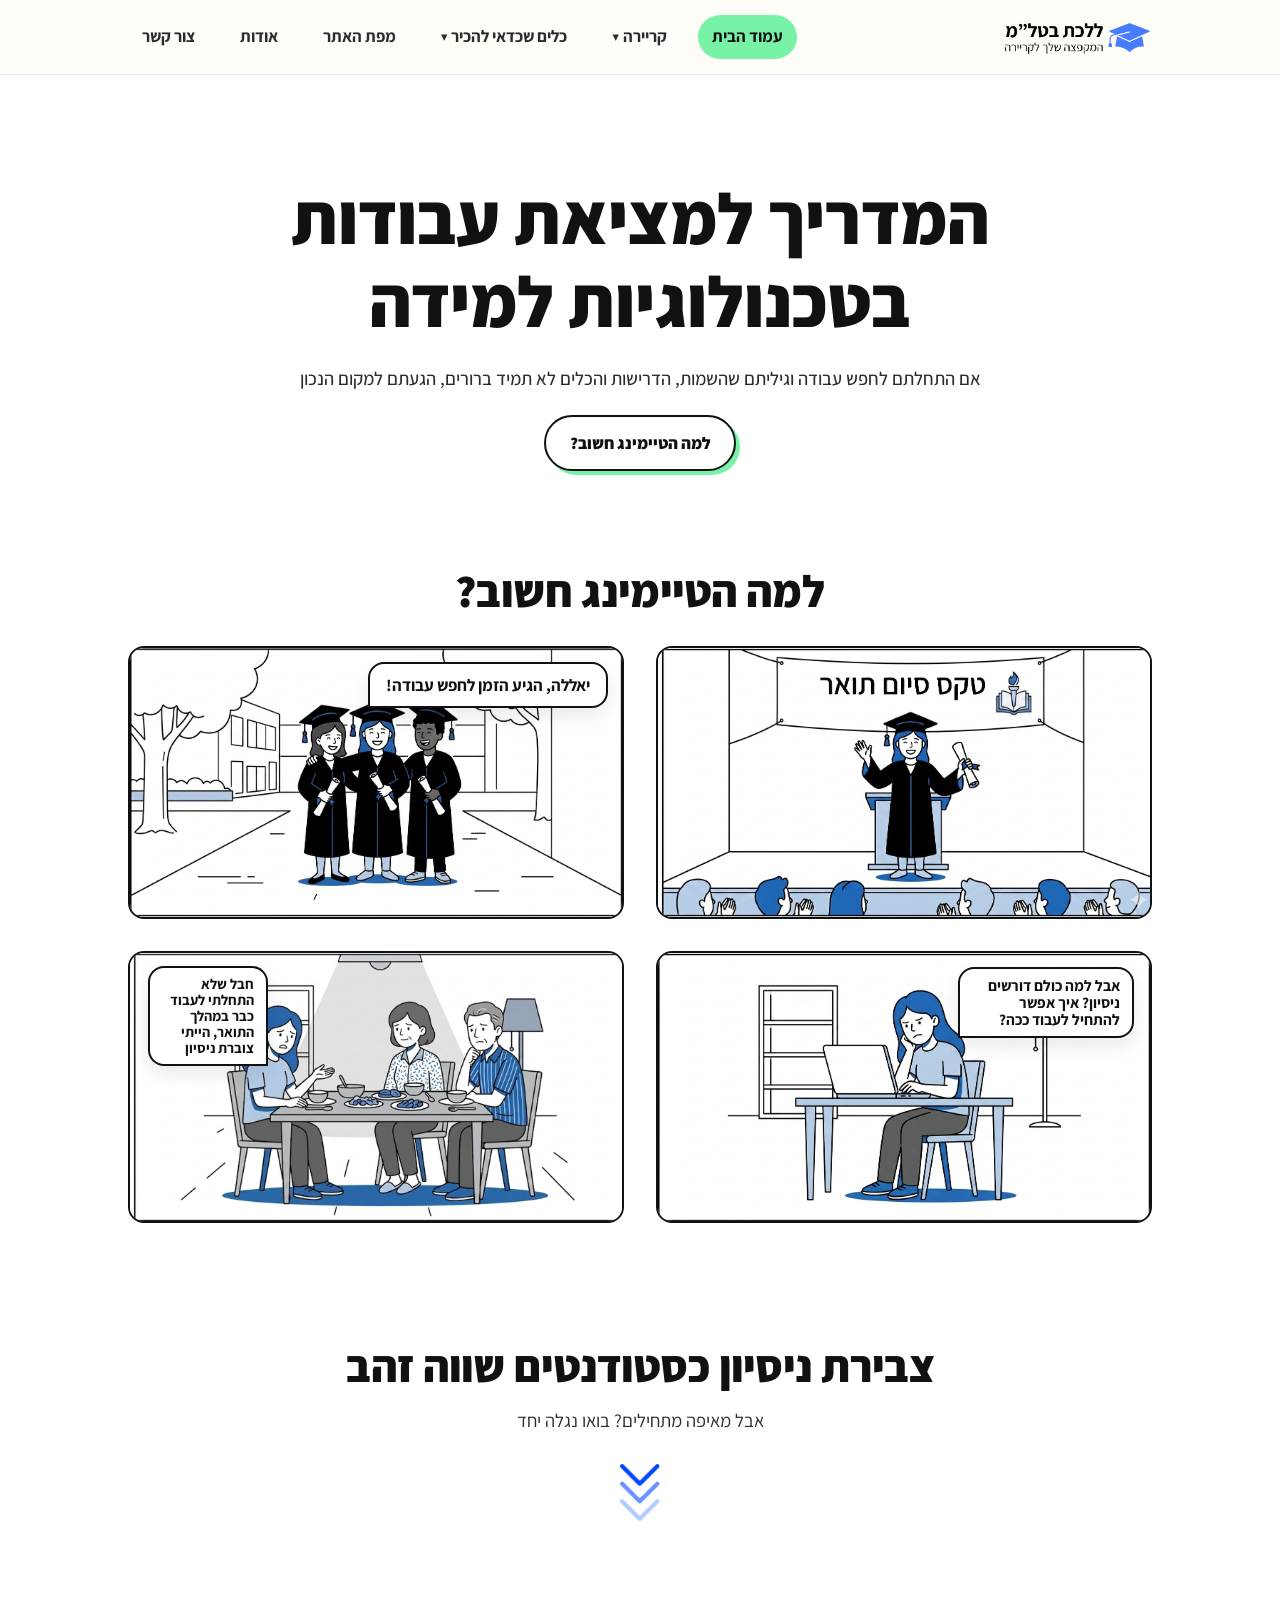
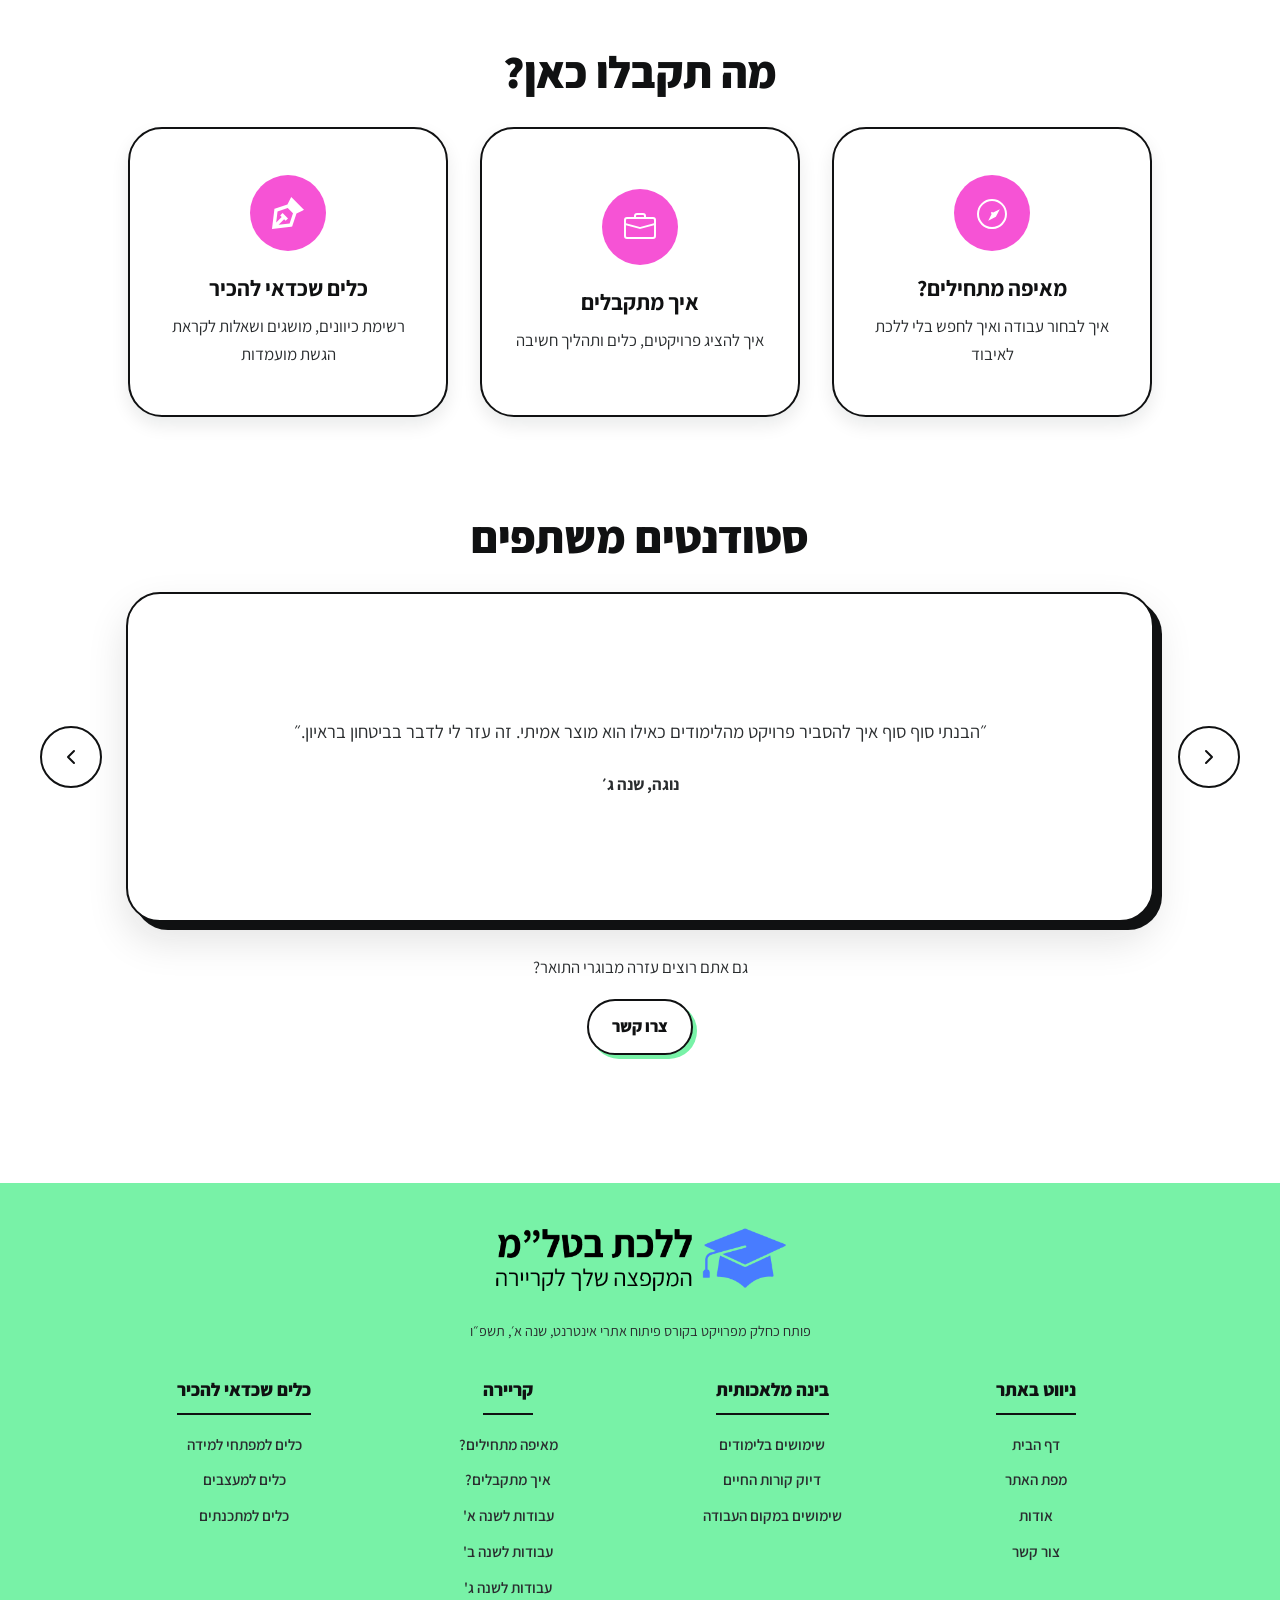
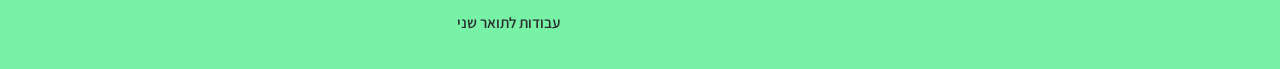
==== commit 85890e1d: "עיצוב של סטודנטים משתפים - בית עכשיו אנחנו עובדים על עמוד הבית בסקשין של סטודנטים משתפים אשמח אם תתא" ====
--- a/index.html
+++ b/index.html
@@ -138,31 +138,29 @@
       </div>
     </section>
 
-    <section class="section" aria-labelledby="students-title">
-      <div class="container">
-        <div class="section-heading">
-          <h2 id="students-title">סטודנטים משתפים</h2>
-        </div>
-        <div class="testimonial-wrap" data-carousel>
-          <button class="carousel-btn" type="button" data-carousel-prev aria-label="תגובה קודמת">
-            <svg xmlns="http://www.w3.org/2000/svg" width="24" height="24" viewBox="0 0 24 24" fill="none" stroke="currentColor" stroke-width="2" stroke-linecap="round" stroke-linejoin="round">
-              <polyline points="9 18 15 12 9 6"></polyline>
-            </svg>
-          </button>
-          <article class="testimonial-card" aria-live="polite">
-            <p data-carousel-quote>״הבנתי סוף סוף איך להסביר פרויקט מהלימודים כאילו הוא מוצר אמיתי. זה עזר לי לדבר בביטחון בראיון.״</p>
-            <strong data-carousel-name>נוגה, שנה ג׳</strong>
-          </article>
-          <button class="carousel-btn" type="button" data-carousel-next aria-label="תגובה הבאה">
-            <svg xmlns="http://www.w3.org/2000/svg" width="24" height="24" viewBox="0 0 24 24" fill="none" stroke="currentColor" stroke-width="2" stroke-linecap="round" stroke-linejoin="round">
-              <polyline points="15 18 9 12 15 6"></polyline>
-            </svg>
-          </button>
-        </div>
-        <div class="text-center">
-          <p>גם אתם רוצים עזרה מבוגרי התואר?</p>
-          <a class="btn btn-primary" href="contact.html">צרו קשר</a>
-        </div>
+    <section class="section section-bleed" aria-labelledby="students-title">
+      <div class="section-heading">
+        <h2 id="students-title">סטודנטים משתפים</h2>
+      </div>
+      <div class="testimonial-wrap" data-carousel>
+        <button class="carousel-btn" type="button" data-carousel-prev aria-label="תגובה קודמת">
+          <svg xmlns="http://www.w3.org/2000/svg" width="24" height="24" viewBox="0 0 24 24" fill="none" stroke="currentColor" stroke-width="2" stroke-linecap="round" stroke-linejoin="round">
+            <polyline points="9 18 15 12 9 6"></polyline>
+          </svg>
+        </button>
+        <article class="testimonial-card" aria-live="polite">
+          <p data-carousel-quote>״הבנתי סוף סוף איך להסביר פרויקט מהלימודים כאילו הוא מוצר אמיתי. זה עזר לי לדבר בביטחון בראיון.״</p>
+          <strong data-carousel-name>נוגה, שנה ג׳</strong>
+        </article>
+        <button class="carousel-btn" type="button" data-carousel-next aria-label="תגובה הבאה">
+          <svg xmlns="http://www.w3.org/2000/svg" width="24" height="24" viewBox="0 0 24 24" fill="none" stroke="currentColor" stroke-width="2" stroke-linecap="round" stroke-linejoin="round">
+            <polyline points="15 18 9 12 15 6"></polyline>
+          </svg>
+        </button>
+      </div>
+      <div class="text-center">
+        <p>גם אתם רוצים עזרה מבוגרי התואר?</p>
+        <a class="btn btn-primary" href="contact.html">צרו קשר</a>
       </div>
     </section>
   </main>
--- a/css/styles.css
+++ b/css/styles.css
@@ -465,6 +465,19 @@
 .section {
   padding-block: var(--space-6);
 }
+.section.section-bleed {
+  position: relative;
+  width: 100vw;
+  margin-inline: calc(50% - 50vw);
+  padding-block: var(--space-6);
+  padding-inline: clamp(1.5rem, 4vw, 2.5rem);
+  background: var(--color-soft);
+}
+.section.section-bleed .section-heading,
+.section.section-bleed .text-center {
+  max-width: var(--container);
+  margin-inline: auto;
+}
 .section-narrow {
   padding-block: var(--space-5);
 }
@@ -655,7 +668,8 @@
   grid-template-columns: 62px minmax(0, 1fr) 62px;
   align-items: center;
   gap: var(--space-4);
-  max-width: 980px;
+  width: 100%;
+  max-width: 1320px;
   margin: 0 auto var(--space-5);
 }
 .testimonial-card {
@@ -663,9 +677,10 @@
   display: grid;
   align-content: center;
   padding: clamp(2rem, 4vw, 4rem);
-  border: 2px solid var(--color-pink);
+  border: 2px solid var(--color-ink);
   border-radius: var(--radius-lg);
-  background: var(--color-muted);
+  background: var(--color-surface);
+  box-shadow: 8px 8px 0 var(--color-ink), 0 18px 40px rgba(16, 17, 18, 0.12);
   text-align: center;
 }
 .testimonial-card p {
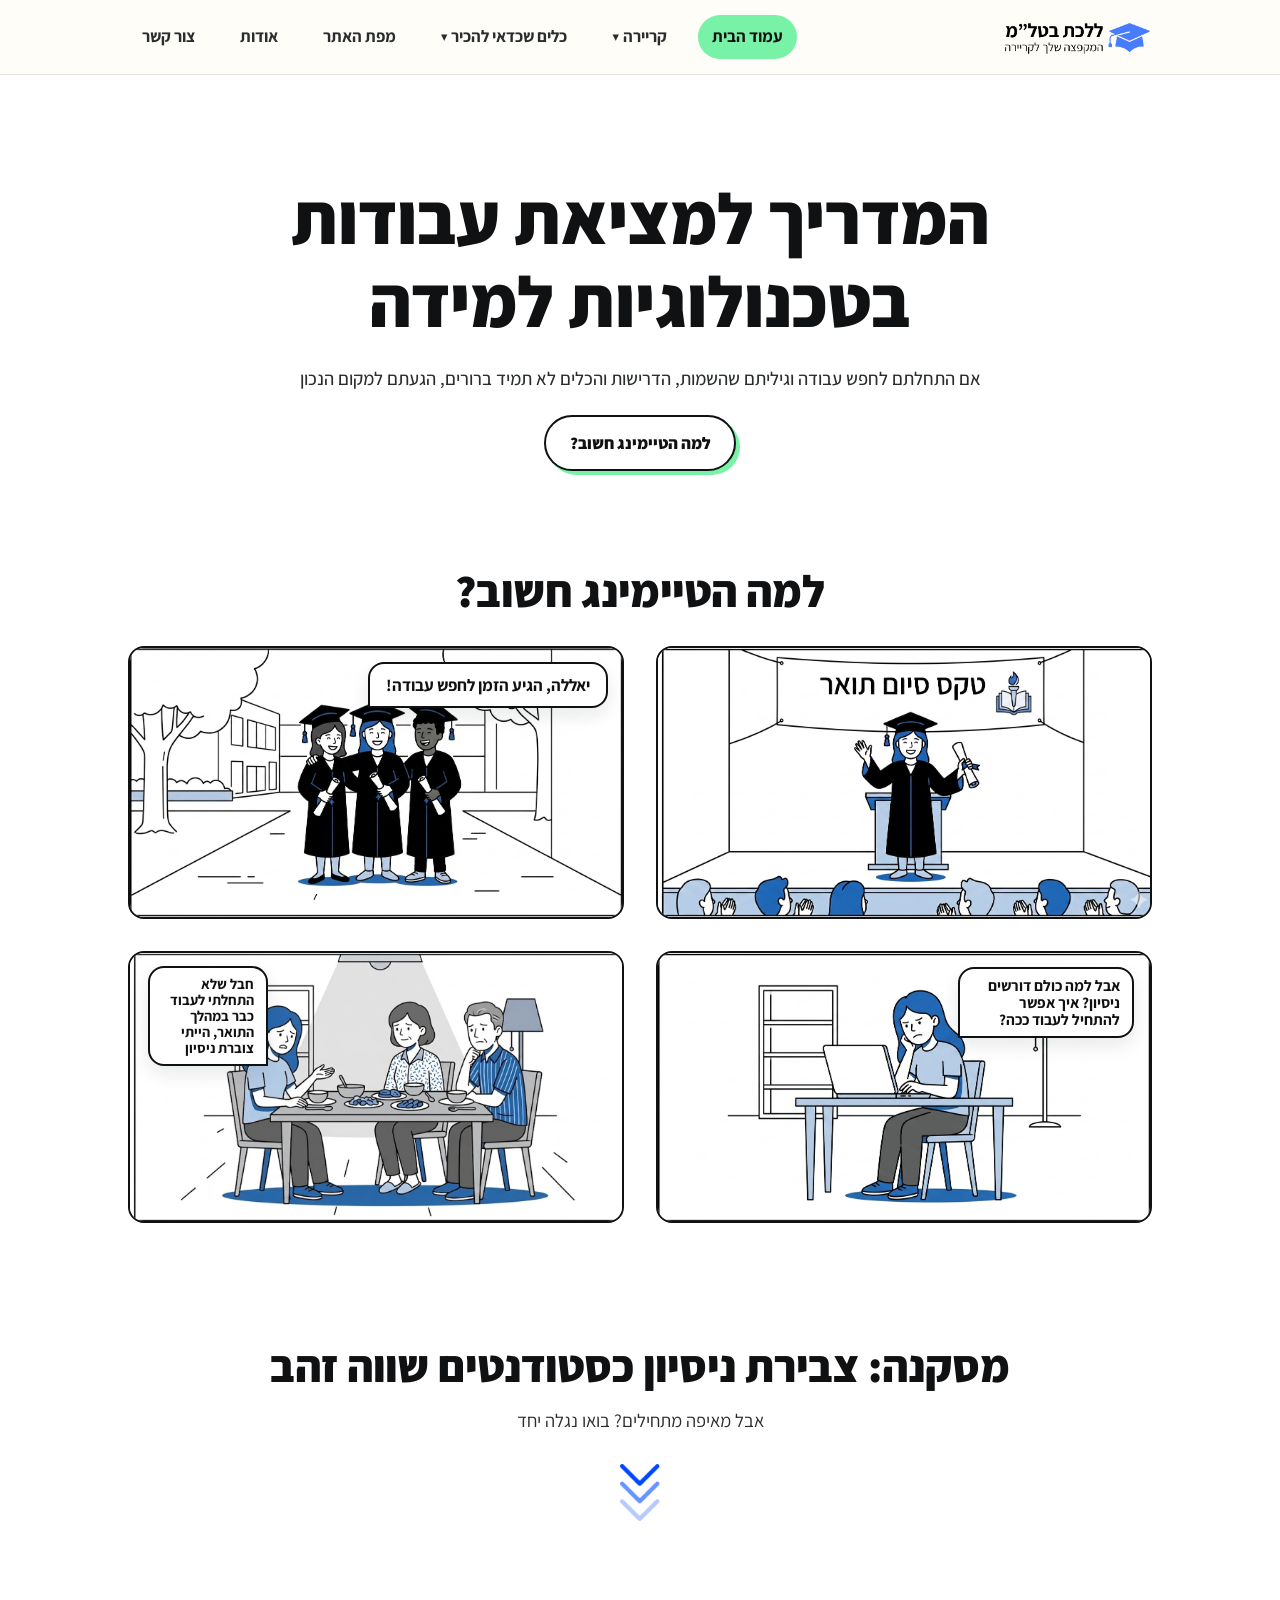
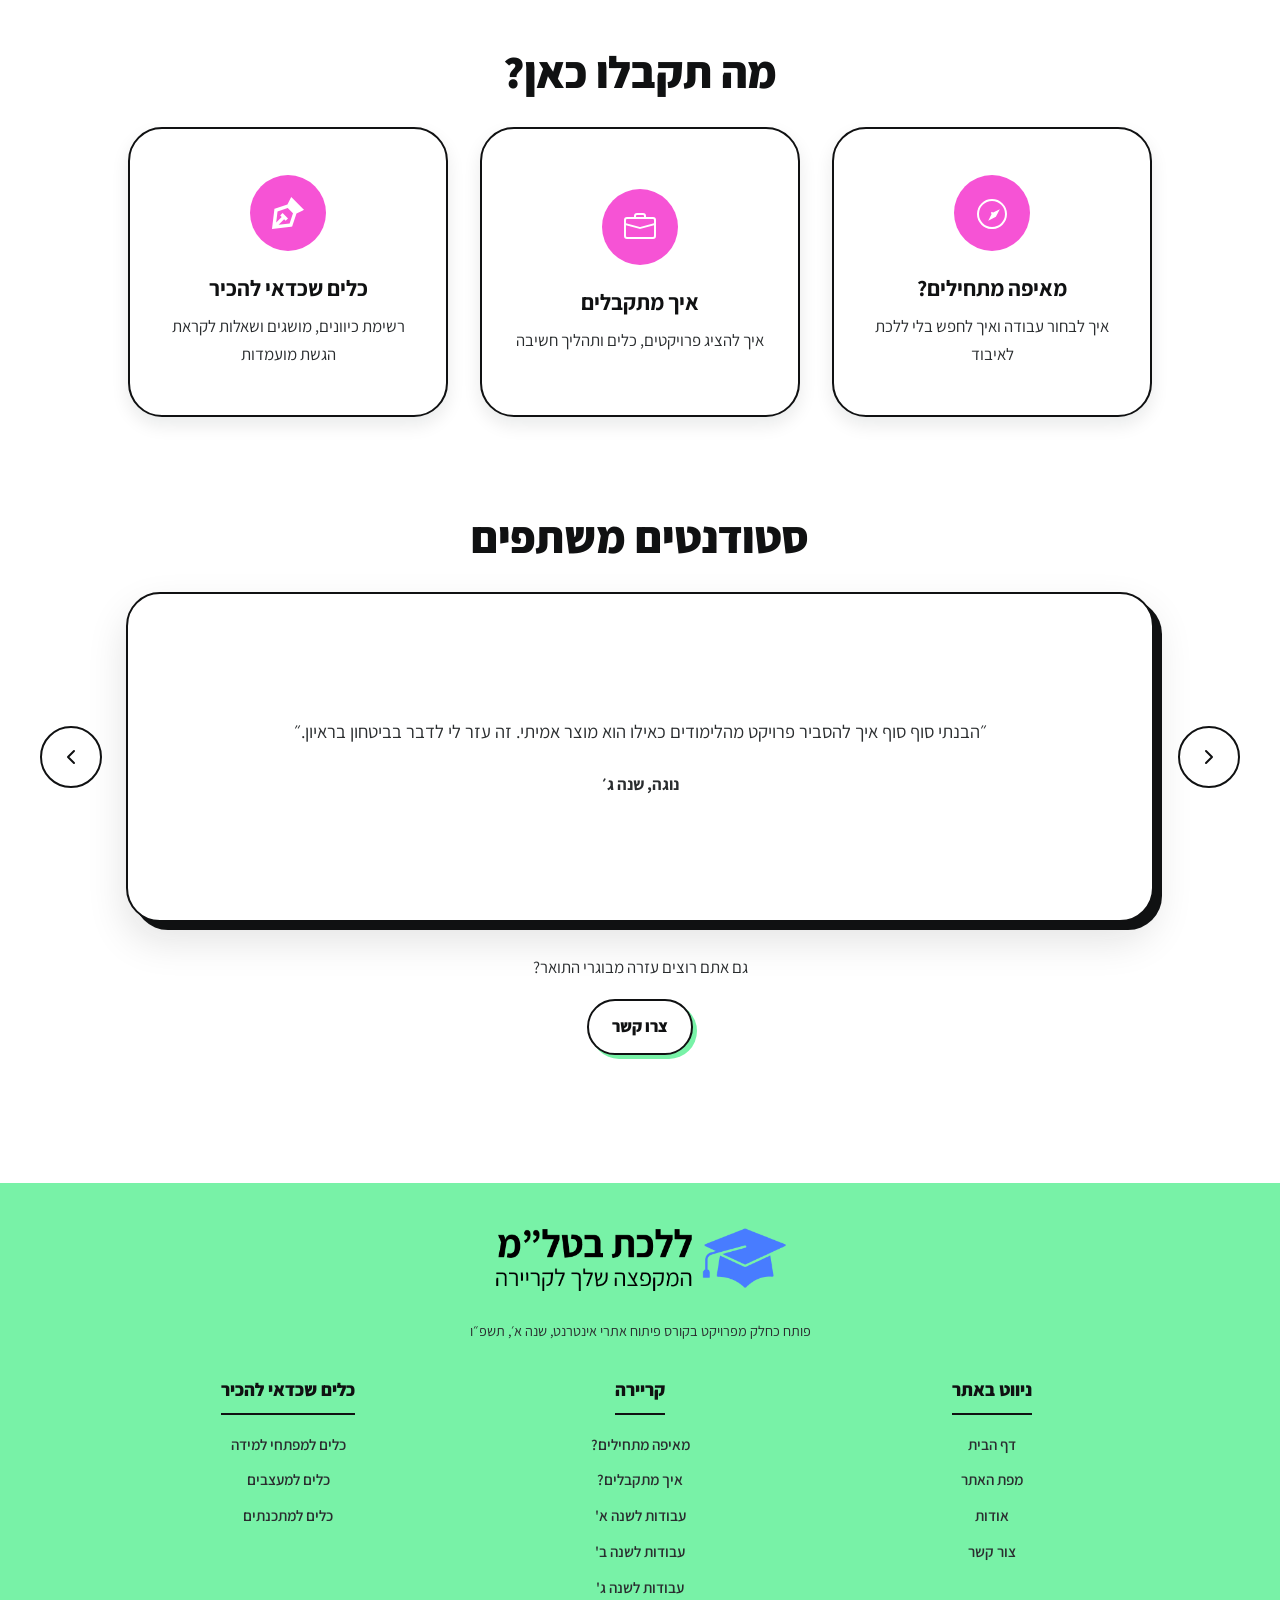
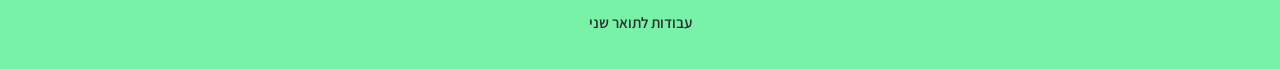
==== commit 6a4505f3: "תיקונים ומחיקות" ====
--- a/index.html
+++ b/index.html
@@ -1,222 +1,353 @@
 <!doctype html>
 <html lang="he" dir="rtl">
-<head>
-  <meta charset="utf-8">
-  <meta name="viewport" content="width=device-width, initial-scale=1">
-  <title>עמוד הבית | ללכת בטל"מ</title>
-  <meta name="description" content="מדריך עברי למציאת עבודות סטודנטים בטכנולוגיות למידה, בניית ניסיון ותיק עבודות.">
-  <link rel="icon" href="images/favicon.svg" type="image/svg+xml">
-  <link rel="stylesheet" href="css/styles.css">
-  <script src="js/main.js" defer></script>
-</head>
-<body>
-  <a class="skip-link" href="#main">דלגו לתוכן המרכזי</a>
-  <header class="site-header" data-site-header>
-    <div class="container header-inner">
-      <a class="brand" href="index.html" aria-label="ללכת בטל״ם - דף הבית">
-        <img src="images/updated_logo.png" alt="לוגו האתר: ללכת בטל״ם - טכנולוגיות למידה, המקפצה שלך לקריירה" class="brand-logo">
-        <span class="sr-only">ללכת בטל״ם</span>
-      </a>
-      <button class="nav-toggle" type="button" aria-expanded="false" aria-controls="primary-nav">
-        <span class="nav-toggle-line" aria-hidden="true"></span>
-        <span class="sr-only">פתיחת תפריט ניווט</span>
-      </button>
-      <nav class="primary-nav" id="primary-nav" aria-label="ניווט ראשי">
-        <ul>
-          <li><a href="index.html" aria-current="page">עמוד הבית</a></li>
-          
-          <li class="nav-dropdown">
-            <a href="#" class="dropdown-toggle" aria-expanded="false" aria-haspopup="true">קריירה <span class="nav-arrow" aria-hidden="true">▾</span></a>
-            <ul class="dropdown-menu">
-              <li><a href="where-to-start.html">איפה מתחילים?</a></li>
+  <head>
+    <meta charset="utf-8" />
+    <meta name="viewport" content="width=device-width, initial-scale=1" />
+    <title>עמוד הבית | ללכת בטל"מ</title>
+    <meta
+      name="description"
+      content="מדריך עברי למציאת עבודות סטודנטים בטכנולוגיות למידה, בניית ניסיון ותיק עבודות."
+    />
+    <link rel="icon" href="images/favicon.svg" type="image/svg+xml" />
+    <link rel="stylesheet" href="css/styles.css" />
+    <script src="js/main.js" defer></script>
+  </head>
+  <body>
+    <a class="skip-link" href="#main">דלגו לתוכן המרכזי</a>
+    <header class="site-header" data-site-header>
+      <div class="container header-inner">
+        <a class="brand" href="index.html" aria-label="ללכת בטל״ם - דף הבית">
+          <img
+            src="images/updated_logo.png"
+            alt="לוגו האתר: ללכת בטל״ם - טכנולוגיות למידה, המקפצה שלך לקריירה"
+            class="brand-logo"
+          />
+          <span class="sr-only">ללכת בטל״ם</span>
+        </a>
+        <button
+          class="nav-toggle"
+          type="button"
+          aria-expanded="false"
+          aria-controls="primary-nav"
+        >
+          <span class="nav-toggle-line" aria-hidden="true"></span>
+          <span class="sr-only">פתיחת תפריט ניווט</span>
+        </button>
+        <nav class="primary-nav" id="primary-nav" aria-label="ניווט ראשי">
+          <ul>
+            <li><a href="index.html" aria-current="page">עמוד הבית</a></li>
+
+            <li class="nav-dropdown">
+              <a
+                href="#"
+                class="dropdown-toggle"
+                aria-expanded="false"
+                aria-haspopup="true"
+                >קריירה <span class="nav-arrow" aria-hidden="true">▾</span></a
+              >
+              <ul class="dropdown-menu">
+                <li><a href="where-to-start.html">איפה מתחילים?</a></li>
+                <li><a href="how-to-be-accepted.html">איך מתקבלים?</a></li>
+                <li><a href="404.html">עבודות לשנה א'</a></li>
+                <li><a href="404.html">עבודות לשנה ב'</a></li>
+                <li><a href="404.html">עבודות לשנה ג'</a></li>
+                <li><a href="404.html">עבודות לתואר שני</a></li>
+              </ul>
+            </li>
+
+            <li class="nav-dropdown">
+              <a
+                href="#"
+                class="dropdown-toggle"
+                aria-expanded="false"
+                aria-haspopup="true"
+                >כלים שכדאי להכיר
+                <span class="nav-arrow" aria-hidden="true">▾</span></a
+              >
+              <ul class="dropdown-menu">
+                <li><a href="404.html">כלים למפתחי למידה</a></li>
+                <li><a href="404.html">כלים למעצבים</a></li>
+                <li><a href="404.html">כלים למתכנתים</a></li>
+              </ul>
+            </li>
+
+            <li><a href="sitemap.html">מפת האתר</a></li>
+            <li><a href="about.html">אודות</a></li>
+            <li><a href="contact.html">צור קשר</a></li>
+          </ul>
+        </nav>
+      </div>
+    </header>
+
+    <main id="main">
+      <section class="hero hero-centered">
+        <div class="container hero-content">
+          <h1>המדריך למציאת עבודות בטכנולוגיות למידה</h1>
+          <p class="hero-lead">
+            אם התחלתם לחפש עבודה וגיליתם שהשמות, הדרישות והכלים לא תמיד ברורים,
+            הגעתם למקום הנכון
+          </p>
+          <a class="btn btn-primary" href="#why-talm">למה הטיימינג חשוב?</a>
+        </div>
+      </section>
+
+      <section class="section" id="why-talm" aria-labelledby="why-title">
+        <div class="container">
+          <div class="section-heading">
+            <h2 id="why-title">למה הטיימינג חשוב?</h2>
+          </div>
+          <div class="scenario-grid">
+            <article
+              class="feature-card"
+              tabindex="0"
+              aria-label="קומיקס שלב 1: סיום התואר"
+            >
+              <img
+                src="images/scene1.png"
+                alt="סטודנטית שמחה שעומדת על במה, בטקס סיום תואר בטכנולוגיות למידה"
+              />
+            </article>
+            <article
+              class="feature-card"
+              tabindex="0"
+              aria-label="קומיקס שלב 2: תחילת החיפושים"
+            >
+              <img
+                src="images/scene2.png"
+                alt="הסטודנטית עומדת בחצר הקמפוס עם עוד שני חברים שסיימו איתה את התואר, והם שמחים ומדברים"
+              />
+              <div
+                class="speech-bubble speech-bubble--scene2"
+                aria-hidden="false"
+              >
+                יאללה, הגיע הזמן לחפש עבודה!
+              </div>
+            </article>
+            <article
+              class="feature-card"
+              tabindex="0"
+              aria-label="קומיקס שלב 3: אתגר דרישת הניסיון"
+            >
+              <img
+                src="images/scene3.png"
+                alt="הסטודנטית יושבת בבית מול המחשב, ומחפשת משרות באינטרנט"
+              />
+              <div
+                class="speech-bubble speech-bubble--scene3"
+                aria-hidden="false"
+              >
+                אבל למה כולם דורשים ניסיון? איך אפשר להתחיל לעבוד ככה?
+              </div>
+            </article>
+            <article
+              class="feature-card"
+              tabindex="0"
+              aria-label="קומיקס שלב 4: תובנת הניסיון במהלך התואר"
+            >
+              <img
+                src="images/scene4.png"
+                alt="הסטודנטית יושבת לארוחה עם ההורים שלה, ומשתפת אותם בחיפושי העבודה. ההורים מנסים לעודד אותה"
+              />
+              <div
+                class="speech-bubble speech-bubble--scene4"
+                aria-hidden="false"
+              >
+                חבל שלא התחלתי לעבוד כבר במהלך התואר, הייתי צוברת ניסיון
+              </div>
+            </article>
+          </div>
+        </div>
+      </section>
+
+      <section class="section section-narrow" aria-labelledby="start-title">
+        <div class="container">
+          <div class="callout">
+            <h2 id="start-title">מסקנה: צבירת ניסיון כסטודנטים שווה זהב</h2>
+            <p>אבל מאיפה מתחילים? בואו נגלה יחד</p>
+            <span class="arrow-link" aria-hidden="true">
+              <img
+                src="images/down%20blue%20arrows.png"
+                alt="חץ למטה"
+                class="arrow-link__icon"
+              />
+            </span>
+          </div>
+        </div>
+      </section>
+
+      <section class="section" aria-labelledby="receive-title">
+        <div class="container">
+          <div class="section-heading">
+            <h2 id="receive-title">מה תקבלו כאן?</h2>
+          </div>
+          <div class="resource-grid">
+            <a class="resource-card" href="where-to-start.html">
+              <span class="resource-icon" aria-hidden="true">
+                <svg
+                  xmlns="http://www.w3.org/2000/svg"
+                  width="32"
+                  height="32"
+                  fill="currentColor"
+                  class="bi bi-compass"
+                  viewBox="0 0 16 16"
+                >
+                  <path
+                    d="M8 15.016a6.5 6.5 0 1 1 0-13 6.5 6.5 0 0 1 0 13m0 1a7.5 7.5 0 1 0 0-15 7.5 7.5 0 0 0 0 15"
+                  />
+                  <path
+                    d="m6.112 11.888 1.954-3.835 3.835-1.954-1.954 3.835-3.835 1.954zM8 8.5a.5.5 0 1 1 0-1 .5.5 0 0 1 0 1"
+                  />
+                </svg>
+              </span>
+              <h3>מאיפה מתחילים?</h3>
+              <p>איך לבחור עבודה ואיך לחפש בלי ללכת לאיבוד</p>
+            </a>
+            <a class="resource-card" href="how-to-be-accepted.html">
+              <span class="resource-icon" aria-hidden="true">
+                <svg
+                  xmlns="http://www.w3.org/2000/svg"
+                  width="32"
+                  height="32"
+                  fill="currentColor"
+                  class="bi bi-briefcase"
+                  viewBox="0 0 16 16"
+                >
+                  <path
+                    d="M6.5 1A1.5 1.5 0 0 0 5 2.5V3H1.5A1.5 1.5 0 0 0 0 4.5v8A1.5 1.5 0 0 0 1.5 14h13a1.5 1.5 0 0 0 1.5-1.5v-8A1.5 1.5 0 0 0 14.5 3H11v-.5A1.5 1.5 0 0 0 9.5 1zm0 1h3a.5.5 0 0 1 .5.5V3H6v-.5a.5.5 0 0 1 .5-.5zm1.886 6.914L15 7.151V12.5a.5.5 0 0 1-.5.5h-13a.5.5 0 0 1-.5-.5V7.15l6.614 1.764a1.5 1.5 0 0 0 .772 0zM1.5 4h13a.5.5 0 0 1 .5.5v1.616L8.129 7.948a.5.5 0 0 1-.258 0L1 6.116V4.5a.5.5 0 0 1 .5-.5z"
+                  />
+                </svg>
+              </span>
+              <h3>איך מתקבלים</h3>
+              <p>איך להציג פרויקטים, כלים ותהליך חשיבה</p>
+            </a>
+            <a class="resource-card" href="404.html">
+              <span class="resource-icon" aria-hidden="true">
+                <svg
+                  xmlns="http://www.w3.org/2000/svg"
+                  width="32"
+                  height="32"
+                  viewBox="0 0 144 144"
+                  fill="currentColor"
+                >
+                  <path
+                    fill-rule="evenodd"
+                    clip-rule="evenodd"
+                    d="M86.3122 0L92.2871 5.97485L138.013 51.7007L144 57.6878L136.434 61.4678L110.138 74.6186L92.1651 128.539L90.6409 133.123L85.8428 133.696L9.63292 142.842L0 144L1.15839 134.367L10.3036 58.1572L10.8767 53.3591L15.4615 51.8349L69.3753 33.8616L82.5261 7.56002L86.3122 0ZM18.9122 114.303L24.8627 64.7662L70.68 49.4937L94.5063 73.3139L79.2277 119.137L29.6913 125.082L54.4443 100.329L61.2544 107.133L72.0274 96.3536L47.6403 71.9665L36.8673 82.7456L43.6713 89.5496L18.9122 114.303Z"
+                  />
+                </svg>
+              </span>
+              <h3>כלים שכדאי להכיר</h3>
+              <p>רשימת כיוונים, מושגים ושאלות לקראת הגשת מועמדות</p>
+            </a>
+          </div>
+        </div>
+      </section>
+
+      <section class="section section-bleed" aria-labelledby="students-title">
+        <div class="section-heading">
+          <h2 id="students-title">סטודנטים משתפים</h2>
+        </div>
+        <div class="testimonial-wrap" data-carousel>
+          <button
+            class="carousel-btn"
+            type="button"
+            data-carousel-prev
+            aria-label="תגובה קודמת"
+          >
+            <svg
+              xmlns="http://www.w3.org/2000/svg"
+              width="24"
+              height="24"
+              viewBox="0 0 24 24"
+              fill="none"
+              stroke="currentColor"
+              stroke-width="2"
+              stroke-linecap="round"
+              stroke-linejoin="round"
+            >
+              <polyline points="9 18 15 12 9 6"></polyline>
+            </svg>
+          </button>
+          <article class="testimonial-card" aria-live="polite">
+            <p data-carousel-quote>
+              ״הבנתי סוף סוף איך להסביר פרויקט מהלימודים כאילו הוא מוצר אמיתי.
+              זה עזר לי לדבר בביטחון בראיון.״
+            </p>
+            <strong data-carousel-name>נוגה, שנה ג׳</strong>
+          </article>
+          <button
+            class="carousel-btn"
+            type="button"
+            data-carousel-next
+            aria-label="תגובה הבאה"
+          >
+            <svg
+              xmlns="http://www.w3.org/2000/svg"
+              width="24"
+              height="24"
+              viewBox="0 0 24 24"
+              fill="none"
+              stroke="currentColor"
+              stroke-width="2"
+              stroke-linecap="round"
+              stroke-linejoin="round"
+            >
+              <polyline points="15 18 9 12 15 6"></polyline>
+            </svg>
+          </button>
+        </div>
+        <div class="text-center">
+          <p>גם אתם רוצים עזרה מבוגרי התואר?</p>
+          <a class="btn btn-primary" href="contact.html">צרו קשר</a>
+        </div>
+      </section>
+    </main>
+
+    <footer class="site-footer">
+      <div class="container footer-inner">
+        <div class="footer-bottom">
+          <a class="brand footer-brand" href="index.html">
+            <img
+              src="images/updated_logo.png"
+              alt="לוגו האתר: ללכת בטל״ם - טכנולוגיות למידה, המקפצה שלך לקריירה"
+              class="footer-logo"
+            />
+            <span class="sr-only">ללכת בטל״מ</span>
+          </a>
+          <p>פותח כחלק מפרויקט בקורס פיתוח אתרי אינטרנט, שנה א׳, תשפ״ו</p>
+        </div>
+
+        <div class="footer-sitemap-grid">
+          <div class="footer-column">
+            <h4>ניווט באתר</h4>
+            <ul>
+              <li><a href="index.html">דף הבית</a></li>
+              <li><a href="sitemap.html">מפת האתר</a></li>
+              <li><a href="about.html">אודות</a></li>
+              <li><a href="contact.html">צור קשר</a></li>
+            </ul>
+          </div>
+          <div class="footer-column">
+            <h4>קריירה</h4>
+            <ul>
+              <li><a href="where-to-start.html">מאיפה מתחילים?</a></li>
               <li><a href="how-to-be-accepted.html">איך מתקבלים?</a></li>
               <li><a href="404.html">עבודות לשנה א'</a></li>
               <li><a href="404.html">עבודות לשנה ב'</a></li>
               <li><a href="404.html">עבודות לשנה ג'</a></li>
               <li><a href="404.html">עבודות לתואר שני</a></li>
             </ul>
-          </li>
-          
-          <li class="nav-dropdown">
-            <a href="#" class="dropdown-toggle" aria-expanded="false" aria-haspopup="true">כלים שכדאי להכיר <span class="nav-arrow" aria-hidden="true">▾</span></a>
-            <ul class="dropdown-menu">
+          </div>
+          <div class="footer-column">
+            <h4>כלים שכדאי להכיר</h4>
+            <ul>
               <li><a href="404.html">כלים למפתחי למידה</a></li>
               <li><a href="404.html">כלים למעצבים</a></li>
               <li><a href="404.html">כלים למתכנתים</a></li>
             </ul>
-          </li>
-          
-          <li><a href="sitemap.html">מפת האתר</a></li>
-          <li><a href="about.html">אודות</a></li>
-          <li><a href="contact.html">צור קשר</a></li>
-        </ul>
-      </nav>
-    </div>
-  </header>
-
-  <main id="main">
-    <section class="hero hero-centered">
-      <div class="container hero-content">
-        <h1>המדריך למציאת עבודות בטכנולוגיות למידה</h1>
-        <p class="hero-lead">אם התחלתם לחפש עבודה וגיליתם שהשמות, הדרישות והכלים לא תמיד ברורים, הגעתם למקום הנכון</p>
-        <a class="btn btn-primary" href="#why-talm">למה הטיימינג חשוב?</a>
+          </div>
+        </div>
       </div>
-    </section>
-
-    <section class="section" id="why-talm" aria-labelledby="why-title">
-      <div class="container">
-        <div class="section-heading">
-          <h2 id="why-title">למה הטיימינג חשוב?</h2>
-        </div>
-        <div class="scenario-grid">
-          <article class="feature-card" tabindex="0" aria-label="קומיקס שלב 1: סיום התואר">
-            <img src="images/scene1.png" alt="סטודנטית שמחה שעומדת על במה, בטקס סיום תואר בטכנולוגיות למידה">
-          </article>
-          <article class="feature-card" tabindex="0" aria-label="קומיקס שלב 2: תחילת החיפושים">
-            <img src="images/scene2.png" alt="הסטודנטית עומדת בחצר הקמפוס עם עוד שני חברים שסיימו איתה את התואר, והם שמחים ומדברים">
-            <div class="speech-bubble speech-bubble--scene2" aria-hidden="false">יאללה, הגיע הזמן לחפש עבודה!</div>
-          </article>
-          <article class="feature-card" tabindex="0" aria-label="קומיקס שלב 3: אתגר דרישת הניסיון">
-            <img src="images/scene3.png" alt="הסטודנטית יושבת בבית מול המחשב, ומחפשת משרות באינטרנט">
-            <div class="speech-bubble speech-bubble--scene3" aria-hidden="false">אבל למה כולם דורשים ניסיון? איך אפשר להתחיל לעבוד ככה?</div>
-          </article>
-          <article class="feature-card" tabindex="0" aria-label="קומיקס שלב 4: תובנת הניסיון במהלך התואר">
-            <img src="images/scene4.png" alt="הסטודנטית יושבת לארוחה עם ההורים שלה, ומשתפת אותם בחיפושי העבודה. ההורים מנסים לעודד אותה">
-            <div class="speech-bubble speech-bubble--scene4" aria-hidden="false">חבל שלא התחלתי לעבוד כבר במהלך התואר, הייתי צוברת ניסיון</div>
-          </article>
-        </div>
-      </div>
-    </section>
-
-    <section class="section section-narrow" aria-labelledby="start-title">
-      <div class="container">
-        <div class="callout">
-          <h2 id="start-title">צבירת ניסיון כסטודנטים שווה זהב</h2>
-          <p>אבל מאיפה מתחילים? בואו נגלה יחד</p>
-          <span class="arrow-link" aria-hidden="true">
-            <img src="images/down%20blue%20arrows.png" alt="חץ למטה" class="arrow-link__icon">
-          </span>
-        </div>
-      </div>
-    </section>
-
-    <section class="section" aria-labelledby="receive-title">
-      <div class="container">
-        <div class="section-heading">
-          <h2 id="receive-title">מה תקבלו כאן?</h2>
-        </div>
-        <div class="resource-grid">
-          <a class="resource-card" href="where-to-start.html">
-            <span class="resource-icon" aria-hidden="true">
-              <svg xmlns="http://www.w3.org/2000/svg" width="32" height="32" fill="currentColor" class="bi bi-compass" viewBox="0 0 16 16">
-                <path d="M8 15.016a6.5 6.5 0 1 1 0-13 6.5 6.5 0 0 1 0 13m0 1a7.5 7.5 0 1 0 0-15 7.5 7.5 0 0 0 0 15"/>
-                <path d="m6.112 11.888 1.954-3.835 3.835-1.954-1.954 3.835-3.835 1.954zM8 8.5a.5.5 0 1 1 0-1 .5.5 0 0 1 0 1"/>
-              </svg>
-            </span>
-            <h3>מאיפה מתחילים?</h3>
-            <p>איך לבחור עבודה ואיך לחפש בלי ללכת לאיבוד</p>
-          </a>
-          <a class="resource-card" href="how-to-be-accepted.html">
-            <span class="resource-icon" aria-hidden="true">
-              <svg xmlns="http://www.w3.org/2000/svg" width="32" height="32" fill="currentColor" class="bi bi-briefcase" viewBox="0 0 16 16">
-                <path d="M6.5 1A1.5 1.5 0 0 0 5 2.5V3H1.5A1.5 1.5 0 0 0 0 4.5v8A1.5 1.5 0 0 0 1.5 14h13a1.5 1.5 0 0 0 1.5-1.5v-8A1.5 1.5 0 0 0 14.5 3H11v-.5A1.5 1.5 0 0 0 9.5 1zm0 1h3a.5.5 0 0 1 .5.5V3H6v-.5a.5.5 0 0 1 .5-.5zm1.886 6.914L15 7.151V12.5a.5.5 0 0 1-.5.5h-13a.5.5 0 0 1-.5-.5V7.15l6.614 1.764a1.5 1.5 0 0 0 .772 0zM1.5 4h13a.5.5 0 0 1 .5.5v1.616L8.129 7.948a.5.5 0 0 1-.258 0L1 6.116V4.5a.5.5 0 0 1 .5-.5z"/>
-              </svg>
-            </span>
-            <h3>איך מתקבלים</h3>
-            <p>איך להציג פרויקטים, כלים ותהליך חשיבה</p>
-          </a>
-          <a class="resource-card" href="404.html">
-            <span class="resource-icon" aria-hidden="true">
-              <svg xmlns="http://www.w3.org/2000/svg" width="32" height="32" viewBox="0 0 144 144" fill="currentColor">
-                <path fill-rule="evenodd" clip-rule="evenodd" d="M86.3122 0L92.2871 5.97485L138.013 51.7007L144 57.6878L136.434 61.4678L110.138 74.6186L92.1651 128.539L90.6409 133.123L85.8428 133.696L9.63292 142.842L0 144L1.15839 134.367L10.3036 58.1572L10.8767 53.3591L15.4615 51.8349L69.3753 33.8616L82.5261 7.56002L86.3122 0ZM18.9122 114.303L24.8627 64.7662L70.68 49.4937L94.5063 73.3139L79.2277 119.137L29.6913 125.082L54.4443 100.329L61.2544 107.133L72.0274 96.3536L47.6403 71.9665L36.8673 82.7456L43.6713 89.5496L18.9122 114.303Z"/>
-              </svg>
-            </span>
-            <h3>כלים שכדאי להכיר</h3>
-            <p>רשימת כיוונים, מושגים ושאלות לקראת הגשת מועמדות</p>
-          </a>
-        </div>
-      </div>
-    </section>
-
-    <section class="section section-bleed" aria-labelledby="students-title">
-      <div class="section-heading">
-        <h2 id="students-title">סטודנטים משתפים</h2>
-      </div>
-      <div class="testimonial-wrap" data-carousel>
-        <button class="carousel-btn" type="button" data-carousel-prev aria-label="תגובה קודמת">
-          <svg xmlns="http://www.w3.org/2000/svg" width="24" height="24" viewBox="0 0 24 24" fill="none" stroke="currentColor" stroke-width="2" stroke-linecap="round" stroke-linejoin="round">
-            <polyline points="9 18 15 12 9 6"></polyline>
-          </svg>
-        </button>
-        <article class="testimonial-card" aria-live="polite">
-          <p data-carousel-quote>״הבנתי סוף סוף איך להסביר פרויקט מהלימודים כאילו הוא מוצר אמיתי. זה עזר לי לדבר בביטחון בראיון.״</p>
-          <strong data-carousel-name>נוגה, שנה ג׳</strong>
-        </article>
-        <button class="carousel-btn" type="button" data-carousel-next aria-label="תגובה הבאה">
-          <svg xmlns="http://www.w3.org/2000/svg" width="24" height="24" viewBox="0 0 24 24" fill="none" stroke="currentColor" stroke-width="2" stroke-linecap="round" stroke-linejoin="round">
-            <polyline points="15 18 9 12 15 6"></polyline>
-          </svg>
-        </button>
-      </div>
-      <div class="text-center">
-        <p>גם אתם רוצים עזרה מבוגרי התואר?</p>
-        <a class="btn btn-primary" href="contact.html">צרו קשר</a>
-      </div>
-    </section>
-  </main>
-
- <footer class="site-footer">
-    <div class="container footer-inner">
-
-      <div class="footer-bottom">
-        <a class="brand footer-brand" href="index.html">
-          <img src="images/updated_logo.png" alt="לוגו האתר: ללכת בטל״ם - טכנולוגיות למידה, המקפצה שלך לקריירה" class="footer-logo">
-          <span class="sr-only">ללכת בטל״מ</span>
-        </a>
-        <p>פותח כחלק מפרויקט בקורס פיתוח אתרי אינטרנט, שנה א׳, תשפ״ו</p>
-      </div>
-
-      <div class="footer-sitemap-grid">
-        <div class="footer-column">
-          <h4>ניווט באתר</h4>
-          <ul>
-            <li><a href="index.html">דף הבית</a></li>
-            <li><a href="sitemap.html">מפת האתר</a></li>
-            <li><a href="about.html">אודות</a></li>
-            <li><a href="contact.html">צור קשר</a></li>
-          </ul>
-        </div>
-        <div class="footer-column">
-          <h4>בינה מלאכותית</h4>
-          <ul>
-            <li><a href="404.html">שימושים בלימודים</a></li>
-            <li><a href="404.html">דיוק קורות החיים</a></li>
-            <li><a href="404.html">שימושים במקום העבודה</a></li>
-          </ul>
-        </div>
-        <div class="footer-column">
-          <h4>קריירה</h4>
-          <ul>
-            <li><a href="where-to-start.html">מאיפה מתחילים?</a></li>
-            <li><a href="how-to-be-accepted.html">איך מתקבלים?</a></li>
-            <li><a href="404.html">עבודות לשנה א'</a></li>
-            <li><a href="404.html">עבודות לשנה ב'</a></li>
-            <li><a href="404.html">עבודות לשנה ג'</a></li>
-            <li><a href="404.html">עבודות לתואר שני</a></li>
-          </ul>
-        </div>
-        <div class="footer-column">
-          <h4>כלים שכדאי להכיר</h4>
-          <ul>
-            <li><a href="404.html">כלים למפתחי למידה</a></li>
-            <li><a href="404.html">כלים למעצבים</a></li>
-            <li><a href="404.html">כלים למתכנתים</a></li>
-          </ul>
-        </div>
-      </div>
-      
-    </div>
-  </footer>
-  
-</body>
+    </footer>
+  </body>
 </html>
--- a/css/styles.css
+++ b/css/styles.css
@@ -22,11 +22,8 @@
   --color-blue: #5d7cff;            /* צבע כחול ראשי */
   --color-forum-blue: #4067FB;      /* צבע כחול לפורומים */
   --color-footer-bg: #7DFFB5;       /* צבע רקע ירוק לחלק התחתון (Footer) */
-  --color-purple: #8d6bf2;          /* צבע סגול */
   --color-pink: #F653D5;            /* צבע ורוד מודגש */
   --color-blue-soft: rgba(93, 124, 255, 0.35); /* צבע כחול שקוף למחצה */
-  --color-orange: #ff6b2d;          /* צבע כתום */
-  --color-yellow: #dfff4f;          /* צבע צהוב זוהר */
   --space-1: 0.5rem;
   --space-2: 0.75rem;
   --space-3: 1rem;
@@ -34,7 +31,6 @@
   --space-5: 2rem;
   --space-6: 3rem;
   --space-7: 5rem;
-  --space-8: 7rem;
   --font-main: "Assistant", system-ui, -apple-system, BlinkMacSystemFont, "Segoe UI", sans-serif;
   --radius-sm: 8px;
   --radius-md: 18px;
@@ -51,7 +47,7 @@
   --text-section-title: clamp(2rem, 3.5vw, 3.35rem);
   --text-page-title: clamp(2.8rem, 5.6vw, 5rem);
 }
-
+/* בודק ל האלמנטים בדף ישארו באותו גודל */
 *,
 *::before,
 *::after {
@@ -738,7 +734,7 @@
 }
 .footer-sitemap-grid {
   display: grid;
-  grid-template-columns: repeat(4, minmax(0, 1fr));
+  grid-template-columns: repeat(3, minmax(0, 1fr));
   gap: var(--space-5);
   width: 80%;
   margin-inline: auto;
@@ -2131,7 +2127,7 @@
   height: 80px;
   margin-bottom: var(--space-3);
   border-radius: 50%;
-  background: var(--color-yellow);
+  background: var(--color-blue);
   color: var(--color-ink);
   font-size: 2.5rem;
   border: 2px solid var(--color-ink);
@@ -2295,7 +2291,7 @@
 }
 .sitemap-branches-grid {
   display: grid;
-  grid-template-columns: repeat(3, minmax(0, 1fr));
+  grid-template-columns: repeat(5, minmax(220px, 1fr));
   gap: var(--space-5);
   width: 100%;
   position: relative;
@@ -2328,14 +2324,28 @@
   height: 12px;
   border-bottom: 2px solid var(--color-ink);
 }
-.theme-green::before {
-  background-color: var(--color-primary);
-}
 .theme-pink::before {
   background-color: var(--color-pink);
 }
-.theme-blue::before {
-  background-color: var(--color-blue);
+@media (max-width: 1400px) {
+  .sitemap-branches-grid {
+    grid-template-columns: repeat(4, minmax(220px, 1fr));
+  }
+}
+@media (max-width: 1120px) {
+  .sitemap-branches-grid {
+    grid-template-columns: repeat(3, minmax(220px, 1fr));
+  }
+}
+@media (max-width: 860px) {
+  .sitemap-branches-grid {
+    grid-template-columns: repeat(2, minmax(220px, 1fr));
+  }
+}
+@media (max-width: 620px) {
+  .sitemap-branches-grid {
+    grid-template-columns: 1fr;
+  }
 }
 .branch-header {
   display: flex;
@@ -2845,13 +2855,7 @@
 
 @media (min-width: 981px) {
   .sitemap-container::before {
-      content: '';
-      position: absolute;
-      top: 90px;
-      bottom: 60px;
-      width: 2px;
-      background-color: var(--color-ink);
-      z-index: 1;
+      display: none;
     }
 }
 @media (min-width: 1201px) {
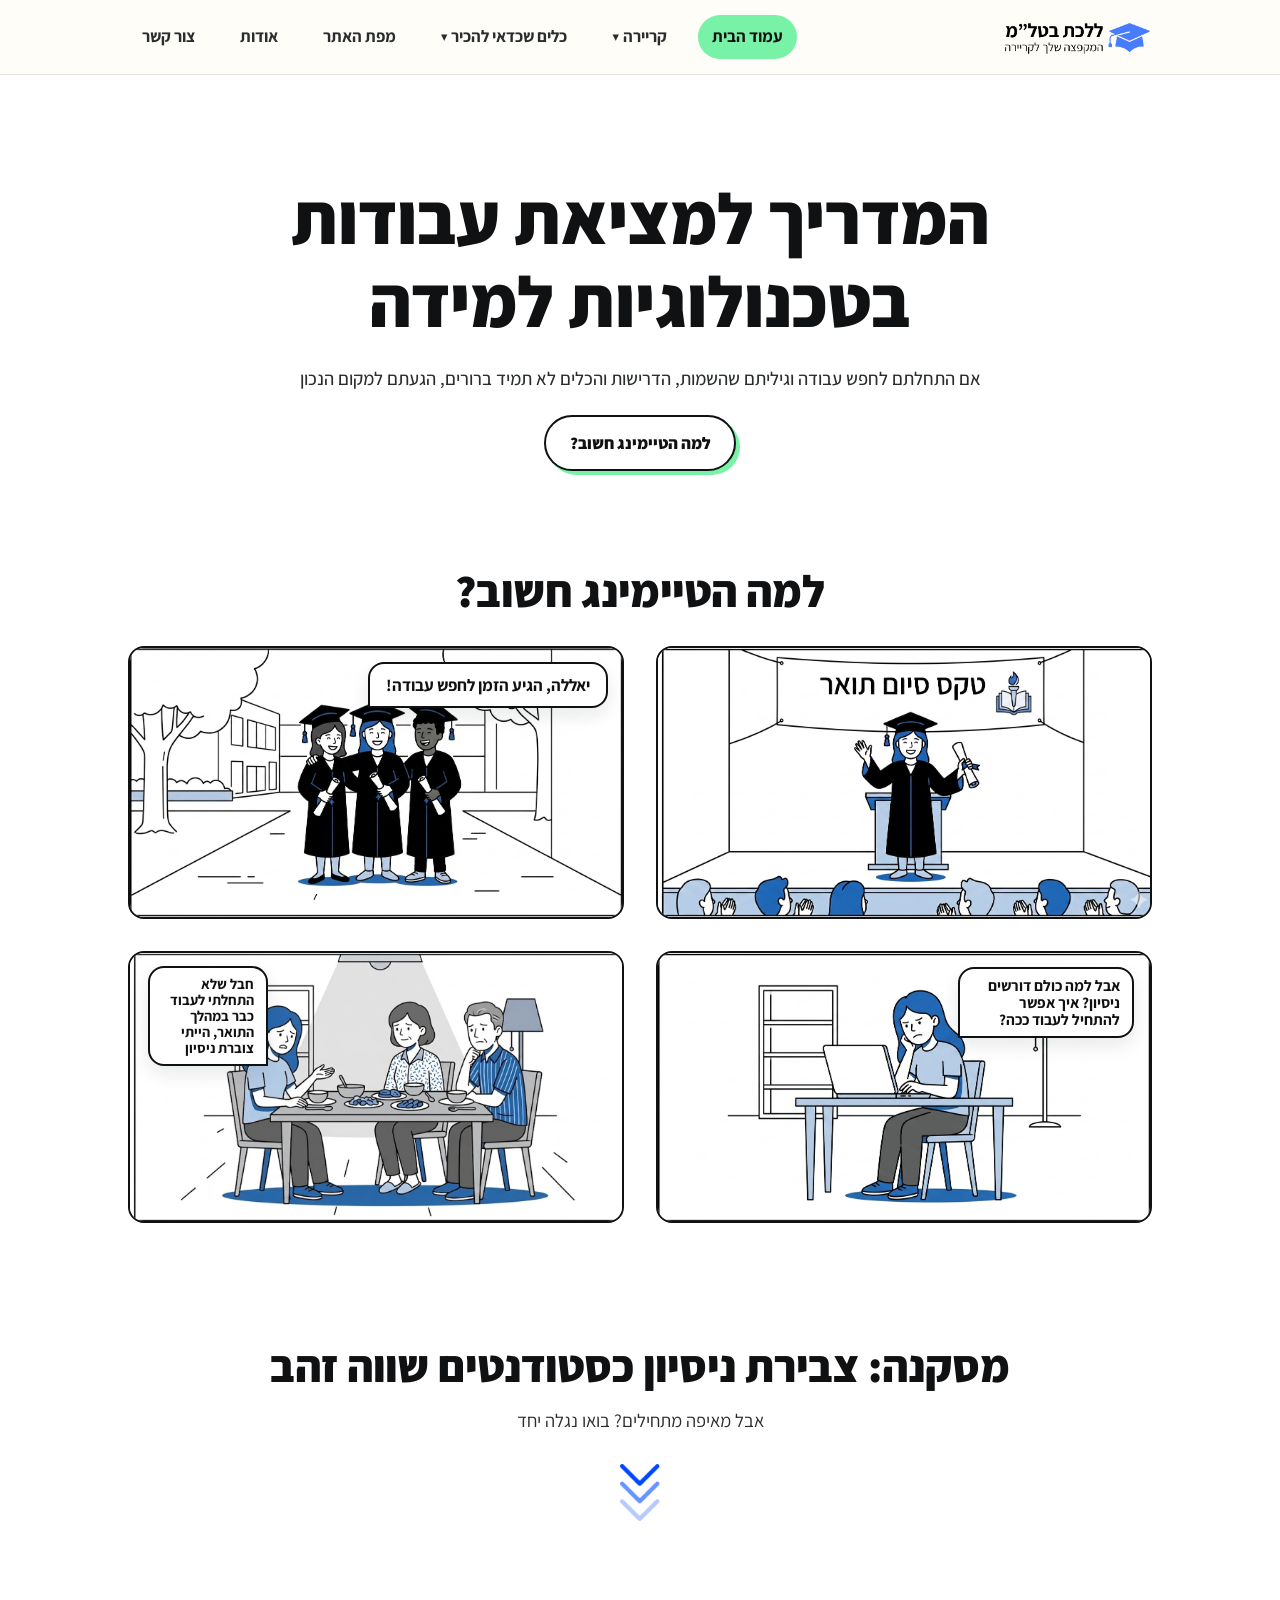
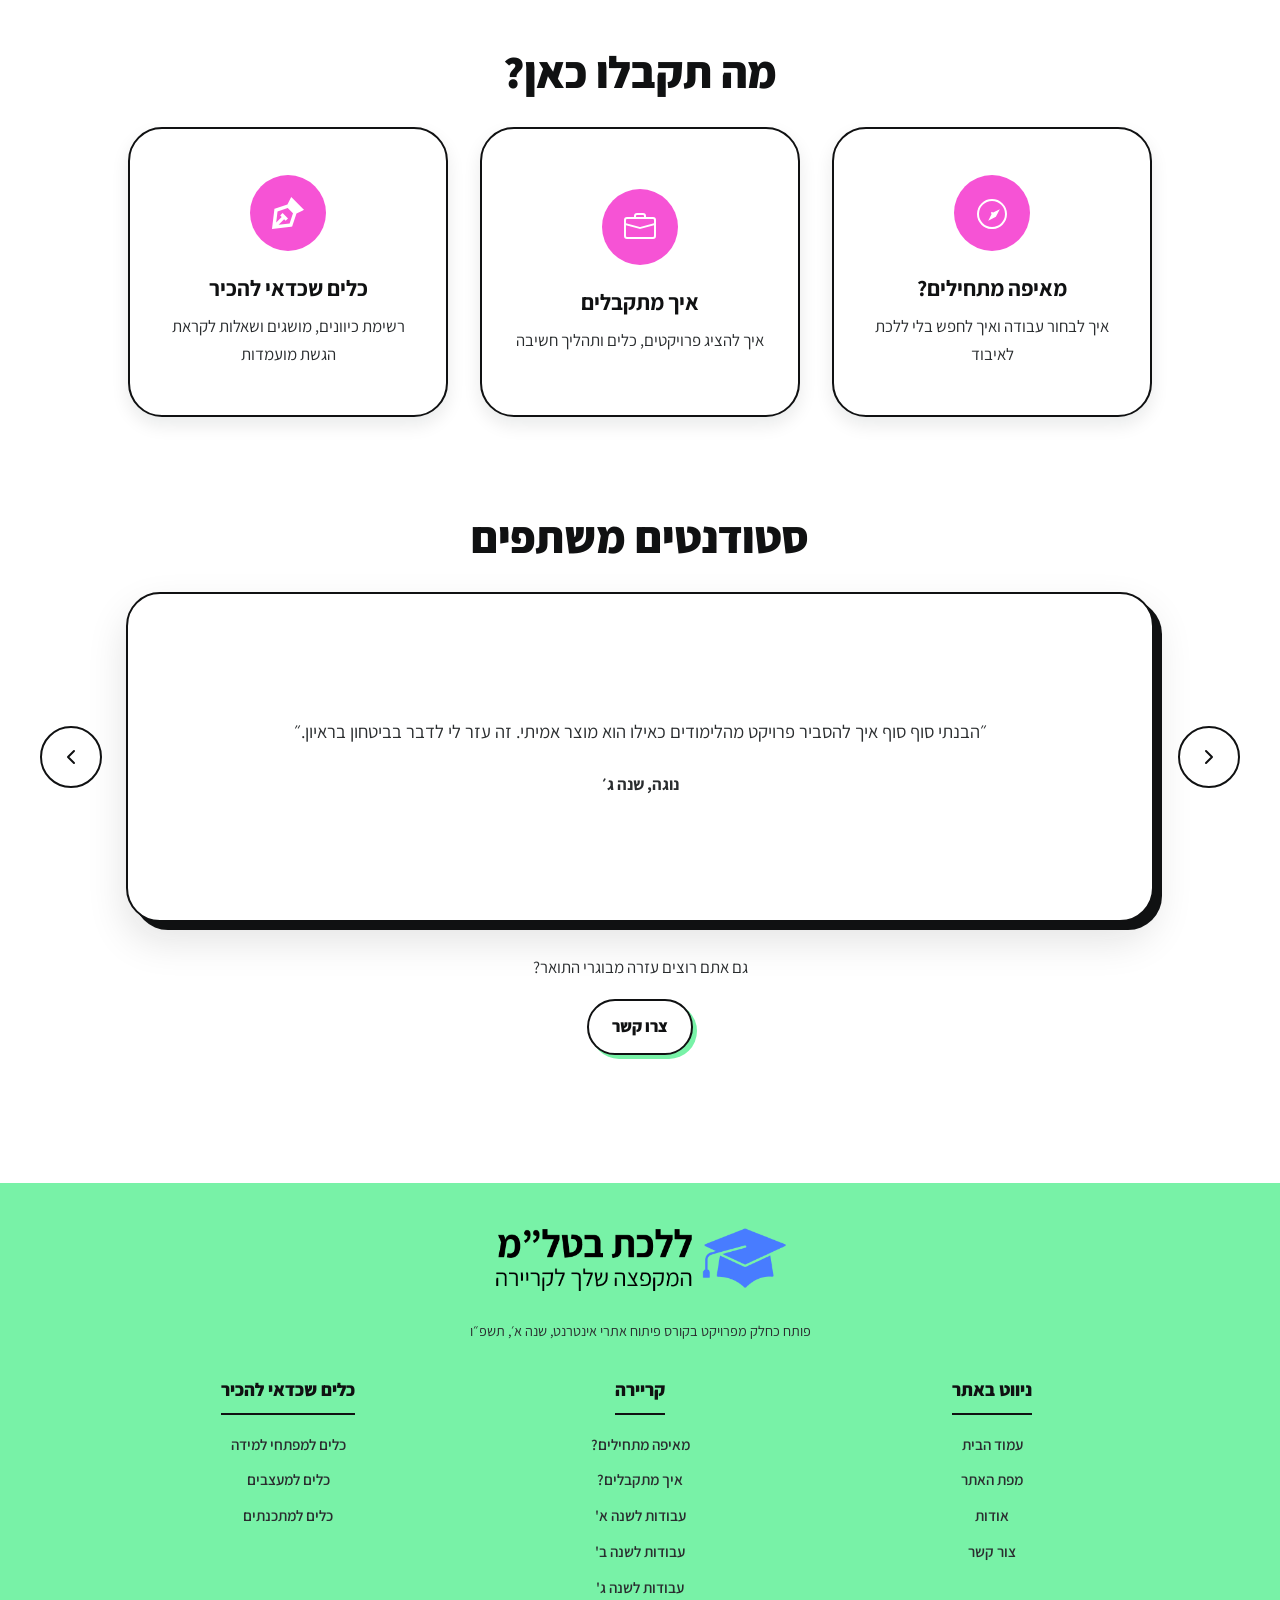
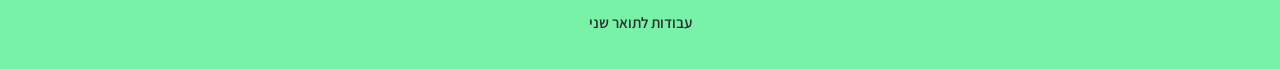
==== commit c332c6c0: "הוספת פירורי לחם לכל הדפים" ====
--- a/index.html
+++ b/index.html
@@ -16,7 +16,7 @@
     <a class="skip-link" href="#main">דלגו לתוכן המרכזי</a>
     <header class="site-header" data-site-header>
       <div class="container header-inner">
-        <a class="brand" href="index.html" aria-label="ללכת בטל״ם - דף הבית">
+        <a class="brand" href="index.html" aria-label="ללכת בטל״ם - עמוד הבית">
           <img
             src="images/updated_logo.png"
             alt="לוגו האתר: ללכת בטל״ם - טכנולוגיות למידה, המקפצה שלך לקריירה"
@@ -321,7 +321,7 @@
           <div class="footer-column">
             <h4>ניווט באתר</h4>
             <ul>
-              <li><a href="index.html">דף הבית</a></li>
+              <li><a href="index.html">עמוד הבית</a></li>
               <li><a href="sitemap.html">מפת האתר</a></li>
               <li><a href="about.html">אודות</a></li>
               <li><a href="contact.html">צור קשר</a></li>
--- a/css/styles.css
+++ b/css/styles.css
@@ -105,7 +105,7 @@
   width: 1px;
   height: 1px;
   padding: 0;
-  margin: -1px;
+  margin: 0;
   overflow: hidden;
   clip: rect(0, 0, 0, 0);
   white-space: nowrap;
@@ -113,7 +113,7 @@
 }
 .skip-link {
   position: fixed;
-  inset-block-start: 1rem;
+  bottom: 100%;
   inset-inline-start: 1rem;
   z-index: 100;
   padding: 0.65rem 1rem;
@@ -122,11 +122,10 @@
   background: var(--color-primary);
   color: var(--color-ink);
   font-weight: 800;
-  transform: translateY(-180%);
   transition: transform var(--transition);
 }
 .skip-link:focus {
-  transform: translateY(0);
+  transform: translateY(calc(100% + 1rem));
 }
 .site-header {
   position: sticky;
@@ -155,8 +154,8 @@
 .brand-mark {
   display: grid;
   place-items: center;
-  inline-size: 44px;
-  block-size: 44px;
+  width: 44px;
+  height: 44px;
   border: 2px solid var(--color-ink);
   border-radius: 50% 50% 8px 50%;
   background: var(--color-primary);
@@ -165,14 +164,14 @@
 }
 .brand-logo {
   display: block;
-  inline-size: 150px;
-  block-size: 64px;
+  width: 150px;
+  height: 64px;
   object-fit: contain;
 }
 .footer-logo {
   display: block;
-  inline-size: 300px;
-  block-size: 100px;
+  width: 300px;
+  height: 100px;
   object-fit: contain;
 
 }
@@ -197,7 +196,9 @@
   color: var(--color-text);
   font-weight: 700;
   text-decoration: none;
-  transition: color var(--transition), transform var(--transition);
+  position: relative;
+  bottom: 0;
+  transition: color var(--transition), bottom var(--transition);
   display: inline-block;
   font-size: 1.05rem;
 }
@@ -205,7 +206,7 @@
   color: var(--color-ink);
   text-decoration: underline;
   text-underline-offset: 0.25em;
-  transform: translateY(-1px);
+  bottom: 1px;
 }
 .primary-nav > ul > li > a {
   display: inline-flex;
@@ -215,7 +216,9 @@
   border-radius: var(--radius-pill);
   color: var(--color-text);
   font-weight: 700;
-  transition: color var(--transition), background var(--transition), transform var(--transition);
+  position: relative;
+  bottom: 0;
+  transition: color var(--transition), background var(--transition), bottom var(--transition);
 }
 .primary-nav > ul > li > a:hover,
 .primary-nav > ul > li > a:focus-visible,
@@ -224,7 +227,7 @@
   background: var(--color-primary);
 }
 .primary-nav > ul > li > a:hover {
-  transform: translateY(-2px);
+  bottom: 2px;
 }
 /* Dropdown Navigation Menu Styles */
 .nav-dropdown {
@@ -256,8 +259,8 @@
 }
 .nav-toggle {
   display: none;
-  inline-size: 48px;
-  block-size: 48px;
+  width: 48px;
+  height: 48px;
   border: 2px solid var(--color-ink);
   border-radius: 50%;
   background: var(--color-surface);
@@ -266,27 +269,37 @@
 .nav-toggle-line::before,
 .nav-toggle-line::after {
   display: block;
-  inline-size: 22px;
-  block-size: 2px;
+  width: 22px;
+  height: 2px;
   margin-inline: auto;
   background: var(--color-ink);
   content: "";
-  transition: transform var(--transition);
+  transition: transform var(--transition), top var(--transition), bottom var(--transition);
+}
+.nav-toggle-line {
+  position: relative;
+}
+.nav-toggle-line::before,
+.nav-toggle-line::after {
+  position: absolute;
+  left: 0;
 }
 .nav-toggle-line::before {
-  transform: translateY(-7px);
+  bottom: 7px;
 }
 .nav-toggle-line::after {
-  transform: translateY(5px);
+  top: 7px;
 }
 .nav-open .nav-toggle-line {
   transform: rotate(45deg);
 }
 .nav-open .nav-toggle-line::before {
-  transform: translateY(0) rotate(90deg);
+  transform: rotate(90deg);
+  bottom: 0;
 }
 .nav-open .nav-toggle-line::after {
-  transform: translateY(-2px) scaleX(0);
+  transform: scaleX(0);
+  top: 0;
 }
 .hero {
   padding-block: clamp(4rem, 8vw, 7.5rem) var(--space-6);
@@ -341,6 +354,8 @@
   border-radius: var(--radius-pill);
   font-weight: 700;
   font-size: 0.95rem;
+  position: relative;
+  bottom: 0;
   transition: all 180ms ease;
   cursor: pointer;
 }
@@ -350,7 +365,7 @@
   border-color: var(--color-ink);
   background: #93f7bd;
   color: #101112;
-  transform: translateY(-2px);
+  bottom: 2px;
   box-shadow: none;
 }
 .job-tab.job-tab-clear:hover,
@@ -380,7 +395,7 @@
 /* הגדרת מצב כבוי (מוסתר) - קורס לחלוטין ומעלים את המיכל מהמסך */
 .job-panel[hidden] {
   opacity: 0;
-  transform: translateY(-10px);
+  transform: translateY(10px);
   pointer-events: none;
   height: 0;
   overflow: hidden;
@@ -393,7 +408,7 @@
 }
 .job-panel.fade-out {
   opacity: 0;
-  transform: translateY(-10px);
+  transform: translateY(10px);
 }
 .job-panel details {
   border: 1px solid rgba(17, 24, 39, 0.08);
@@ -418,17 +433,19 @@
 .job-panel summary::after {
   content: '';
   position: absolute;
-  top: 50%;
+  top: 0;
+  bottom: 0;
+  margin-block: auto;
   right: 0;
   width: 0.8rem;
   height: 0.8rem;
   border-right: 2px solid var(--color-ink);
   border-bottom: 2px solid var(--color-ink);
-  transform: translateY(-50%) rotate(-45deg);
+  transform: rotate(315deg);
   transition: transform 180ms ease;
 }
 .job-panel details[open] summary::after {
-  transform: translateY(-50%) rotate(45deg);
+  transform: rotate(405deg);
 }
 .job-panel summary,
 .job-panel p {
@@ -561,6 +578,7 @@
 .feature-card,
 .resource-card {
   position: relative;
+  bottom: 0;
   min-height: 230px;
   padding: clamp(1.25rem, 2.4vw, 2rem);
   border: 2px solid var(--color-ink);
@@ -588,10 +606,13 @@
   background: var(--color-surface);
   box-shadow: none;
   overflow: hidden;
-  transition: transform 0.4s cubic-bezier(0.25, 1, 0.5, 1), box-shadow 0.4s cubic-bezier(0.25, 1, 0.5, 1);
+  position: relative;
+  bottom: 0;
+  transition: transform 0.4s cubic-bezier(0.25, 1, 0.5, 1), box-shadow 0.4s cubic-bezier(0.25, 1, 0.5, 1), bottom 0.4s cubic-bezier(0.25, 1, 0.5, 1);
 }
 .resource-card:hover {
-  transform: translateY(-8px) scale(1.02);
+  bottom: 8px;
+  transform: scale(1.02);
   box-shadow: var(--color-pink) 0 8px 18px;
 }
 .feature-card:hover {
@@ -599,7 +620,8 @@
 }
 .scenario-grid .feature-card:hover,
 .scenario-grid .feature-card:focus-visible {
-  transform: translateY(-6px) scale(1.01);
+  bottom: 6px;
+  transform: scale(1.01);
   box-shadow: var(--color-blue) 0 8px 24px;
 }
 .scenario-grid .feature-card:focus-visible {
@@ -644,14 +666,16 @@
   justify-items: center;
   min-height: 290px;
   text-align: center;
-  transition: transform 260ms cubic-bezier(.2,.9,.3,1), box-shadow 260ms cubic-bezier(.2,.9,.3,1);
-  will-change: transform, box-shadow;
+  position: relative;
+  bottom: 0;
+  transition: transform 260ms cubic-bezier(.2,.9,.3,1), box-shadow 260ms cubic-bezier(.2,.9,.3,1), bottom 260ms cubic-bezier(.2,.9,.3,1);
+  will-change: transform, box-shadow, bottom;
 }
 .resource-icon {
   display: grid;
   place-items: center;
-  inline-size: 76px;
-  block-size: 76px;
+  width: 76px;
+  height: 76px;
   margin-block-end: var(--space-4);
   border-radius: 50%;
   background: var(--color-pink);
@@ -690,19 +714,21 @@
 .testimonial-wrap.is-animating .testimonial-card p,
 .testimonial-wrap.is-animating .testimonial-card strong {
   opacity: 0;
-  transform: translateY(-8px);
+  transform: translateY(8px);
 }
 .carousel-btn {
   display: grid;
   place-items: center;
-  inline-size: 62px;
-  block-size: 62px;
+  width: 62px;
+  height: 62px;
   padding: 0;
   border: 2px solid var(--color-ink);
   border-radius: 50%;
   background: var(--color-surface);
   color: var(--color-ink);
-  transition: background var(--transition), border-color var(--transition), color var(--transition), transform var(--transition);
+  position: relative;
+  bottom: 0;
+  transition: background var(--transition), border-color var(--transition), color var(--transition), bottom var(--transition);
 }
 .carousel-btn svg {
   display: block;
@@ -713,7 +739,7 @@
   background: var(--color-primary);
   border-color: var(--color-ink);
   color: var(--color-ink);
-  transform: translateY(-2px);
+  bottom: 2px;
 }
 .site-footer {
   margin-block-start: var(--space-7);
@@ -764,7 +790,9 @@
   color: var(--color-text) !important;
   font-weight: 600;
   text-decoration: none !important;
-  transition: color var(--transition), transform var(--transition);
+  position: relative;
+  right: 0;
+  transition: color var(--transition), right var(--transition);
   display: inline-block;
   font-size: 0.95rem;
 }
@@ -772,7 +800,7 @@
   color: var(--color-ink) !important;
   text-decoration: underline !important;
   text-underline-offset: 0.25em;
-  transform: translateX(-2px);
+  right: 2px;
 }
 .footer-bottom {
   display: flex;
@@ -822,8 +850,8 @@
   background: var(--color-soft);
 }
 .image-frame img {
-  inline-size: 100%;
-  block-size: 100%;
+  width: 100%;
+  height: 100%;
   object-fit: cover;
 }
 /* Comic scene image and speech bubble styling */
@@ -894,7 +922,7 @@
 .speech-bubble::after {
   content: "";
   position: absolute;
-  bottom: -10px;
+  top: 100%;
   right: 1.25rem;
   width: 0;
   height: 0;
@@ -935,16 +963,16 @@
 .shape-large {
   inset-inline-start: 6%;
   inset-block-start: 0;
-  inline-size: 380px;
-  block-size: 380px;
+  width: 380px;
+  height: 380px;
   border-radius: 50% 50% 0 50%;
   background: var(--color-muted);
 }
 .shape-small {
   inset-inline-start: 48%;
   inset-block-start: 145px;
-  inline-size: 170px;
-  block-size: 170px;
+  width: 170px;
+  height: 170px;
   border-radius: 50% 50% 50% 0;
   background: var(--color-primary);
   box-shadow: 8px 8px 0 var(--color-ink);
@@ -1154,16 +1182,17 @@
   text-align: right;
   box-shadow: 0 10px 30px rgba(15, 23, 42, 0.05);
   overflow: visible;
-  transition: transform var(--transition), box-shadow var(--transition), border-color var(--transition), background var(--transition);
+  bottom: 0;
+  transition: bottom var(--transition), box-shadow var(--transition), border-color var(--transition), background var(--transition);
 }
 .project-card:hover {
-  transform: translateY(-4px);
+  bottom: 4px;
   box-shadow: 0 24px 44px rgba(15, 23, 42, 0.12);
 }
 .project-card[aria-expanded="true"] {
   border-color: rgba(79, 115, 255, 0.22);
   box-shadow: 0 30px 60px rgba(15, 23, 42, 0.16);
-  transform: translateY(-2px);
+  bottom: 2px;
 }
 .project-card[hidden] {
   display: none !important;
@@ -1269,8 +1298,8 @@
 .flip-icon {
   display: inline-grid;
   place-items: center;
-  inline-size: 4.4rem;
-  block-size: 2.2rem;
+  width: 4.4rem;
+  height: 2.2rem;
   border-radius: var(--radius-pill);
   background: var(--howto-blue);
   color: var(--color-bg);
@@ -1281,8 +1310,8 @@
 .project-toggle-icon {
   display: inline-grid;
   place-items: center;
-  inline-size: 4.4rem;
-  block-size: 2.2rem;
+  width: 4.4rem;
+  height: 2.2rem;
   border-radius: var(--radius-pill);
   background: var(--color-primary);
   color: var(--color-ink);
@@ -1292,7 +1321,7 @@
   line-height: 1;
   position: absolute;
   inset-inline: 0;
-  inset-block-end: -1rem;
+  top: calc(100% - 1.2rem);
   margin-inline: auto;
   z-index: 2;
   cursor: pointer;
@@ -1327,6 +1356,8 @@
   border-radius: var(--radius-pill);
   font-weight: 700;
   font-size: 0.95rem;
+  position: relative;
+  bottom: 0;
   transition: all 180ms ease;
   cursor: pointer;
 }
@@ -1336,7 +1367,7 @@
   border-color: var(--color-ink);
   background: var(--howto-green);
   color: var(--howto-ink);
-  transform: translateY(-2px);
+  bottom: 2px;
   box-shadow: none;
 }
 .faq-tools {
@@ -1354,6 +1385,8 @@
   background: var(--color-surface);
   color: var(--color-ink);
   font-size: 0.95rem;
+  position: relative;
+  bottom: 0;
 }
 .howto-page .chip:hover,
 .howto-page .chip:focus-visible,
@@ -1361,7 +1394,7 @@
   border-color: var(--color-ink);
   background: var(--howto-green);
   color: var(--howto-ink);
-  transform: translateY(-2px);
+  bottom: 2px;
 }
 .faq-list--hidden {
   display: none;
@@ -1467,13 +1500,15 @@
   background: var(--color-muted);
   color: var(--color-ink);
   font-weight: 800;
-  transition: background var(--transition), border-color var(--transition), transform var(--transition);
+  position: relative;
+  bottom: 0;
+  transition: background var(--transition), border-color var(--transition), bottom var(--transition);
 }
 .chip:hover,
 .chip.is-active {
   border-color: var(--color-ink);
   background: var(--color-primary);
-  transform: translateY(-2px);
+  bottom: 2px;
 }
 .calculator-options label {
   display: inline-flex;
@@ -1487,13 +1522,15 @@
   color: var(--color-ink);
   font-weight: 800;
   cursor: pointer;
-  transition: background var(--transition), border-color var(--transition), transform var(--transition), box-shadow var(--transition);
+  position: relative;
+  bottom: 0;
+  transition: background var(--transition), border-color var(--transition), bottom var(--transition), box-shadow var(--transition);
 }
 .calculator-options label:hover,
 .calculator-options label:has(input:checked),
 .calculator-options label:has(input:focus-visible) {
   background: var(--color-primary); /* green background on hover/checked */
-  transform: translateY(-2px);
+  bottom: 2px;
   box-shadow: 2px 2px 0 var(--color-ink);
 }
 .calculator {
@@ -1519,7 +1556,7 @@
   border: 0;
 }
 .calculator-options legend {
-  inline-size: 100%;
+  width: 100%;
   margin-block-end: var(--space-2);
   color: var(--color-ink);
   font-size: var(--text-card-title);
@@ -1648,13 +1685,22 @@
 }
 .salary-disclaimer {
   margin-block-start: auto;
-  padding-block-start: var(--space-3);
-  font-size: 0.78rem;
-  color: rgba(16, 17, 18, 0.6);
-  line-height: 1.35;
-  text-align: center;
-  border-block-start: 1px solid rgba(16, 17, 18, 0.08);
+  padding: 0.8rem 1rem;
+  font-size: 0.82rem;
+  font-weight: 700;
+  color: var(--color-ink);
+  line-height: 1.45;
+  text-align: right;
+  border: 2px solid var(--color-ink);
+  border-radius: var(--radius-md);
+  background: #fff9e6; /* Soft warning yellow/cream background */
+  box-shadow: 4px 4px 0 var(--color-ink);
   width: 100%;
+  transition: transform 0.2s ease, box-shadow 0.2s ease;
+}
+.salary-disclaimer:hover {
+  transform: translate(-2px, -2px);
+  box-shadow: 6px 6px 0 var(--color-ink);
 }
 .job-list {
   display: grid;
@@ -1799,11 +1845,13 @@
   color: var(--color-ink);
   text-align: center;
   direction: rtl; /* Restore RTL alignment for text inside cards */
-  transition: background var(--transition), transform var(--transition), box-shadow var(--transition);
+  position: relative;
+  bottom: 0;
+  transition: background var(--transition), bottom var(--transition), box-shadow var(--transition);
 }
 .company-card:hover {
   background: var(--color-primary);
-  transform: translateY(-6px);
+  bottom: 6px;
   box-shadow: 0 10px 20px rgba(0, 0, 0, 0.1);
 }
 .company-logo-link {
@@ -1852,10 +1900,10 @@
 }
 @keyframes marquee-scroll {
   0% {
-    transform: translateX(0);
+    transform: translateX(0%);
   }
   100% {
-    transform: translateX(-50%);
+    transform: translateX(calc(0% - 50%));
   }
 }
    /* עמוד צור קשר (Contact Page Layout & Cards) */
@@ -1899,16 +1947,7 @@
   border: 2px solid var(--color-ink);
   border-radius: var(--radius-md);
   background: var(--color-surface);
-}
-.info-card::before {
-  content: "";
-  position: absolute;
-  inset: -2px;
-  z-index: -1;
-  border-radius: inherit;
-  border: 2px solid var(--color-ink);
-  background: var(--color-ink);
-  transform: translate(6px, 6px);
+  box-shadow: 6px 6px 0 var(--color-ink);
 }
 .info-card-icon {
   font-size: 2.2rem;
@@ -1934,22 +1973,6 @@
   display: grid;
   gap: 1.5rem;
 }
-@media (min-width: 980px) {
-  .contact-form-container {
-    position: sticky;
-    top: 120px;
-    align-self: start;
-    max-height: calc(100vh - 140px);
-    overflow: auto;
-    -webkit-overflow-scrolling: touch;
-    scrollbar-width: none;
-    -ms-overflow-style: none;
-  }
-
-  .contact-form-container::-webkit-scrollbar {
-    display: none;
-  }
-}
 .contact-form-container .contact-form {
   max-width: 100%;
   padding: clamp(1.5rem, 3vw, 2.5rem);
@@ -1957,28 +1980,19 @@
   border: 2px solid var(--color-ink);
   border-radius: var(--radius-lg);
   position: relative;
-}
-.contact-form-container .contact-form::before {
-  content: "";
-  position: absolute;
-  inset: -2px;
-  z-index: -1;
-  border-radius: inherit;
-  border: 2px solid var(--color-ink);
-  background: var(--color-ink);
-  transform: translate(8px, 8px);
+  box-shadow: 8px 8px 0 var(--color-ink);
 }
 .form-heading {
   font-size: clamp(1.8rem, 3vw, 2.4rem);
   font-weight: 800;
   color: var(--color-ink);
-  margin-block-end: 1rem;
+  margin-block-end: 0.5rem;
   text-align: center;
 }
 .form-required-note {
   font-size: 0.9rem;
   color: var(--color-subtle);
-  margin-block-start: -0.5rem;
+  margin-block-start: 0;
   margin-block-end: 1.5rem;
   text-align: center;
   font-weight: 600;
@@ -2000,7 +2014,7 @@
 .contact-form input,
 .contact-form select,
 .contact-form textarea {
-  inline-size: 100%;
+  width: 100%;
   border: 2px solid var(--color-ink);
   border-radius: var(--radius-md);
   background: var(--color-surface);
@@ -2026,7 +2040,7 @@
   box-shadow: 4px 4px 0 var(--color-pink);
 }
 .full-span {
-  grid-column: 1 / -1;
+  grid-column: span 2;
 }
 .form-submit {
   margin: var(--space-5) auto 0;
@@ -2075,6 +2089,9 @@
   border-radius: var(--radius-lg);
   outline: none;
   border: none; /* override old border if any */
+  position: relative;
+  bottom: 0;
+  transition: bottom 0.8s cubic-bezier(0.175, 0.885, 0.32, 1.275);
 }
 .cv-flip-card:focus-visible .cv-flip-card-inner {
   outline: 4px solid var(--color-blue);
@@ -2091,8 +2108,10 @@
   box-shadow: var(--shadow-sm);
 }
 /* Hover Effect for the whole card */
+.cv-flip-card:not(.is-flipped):hover {
+  bottom: 8px;
+}
 .cv-flip-card:not(.is-flipped):hover .cv-flip-card-inner {
-  transform: translateY(-8px);
   box-shadow: 0 18px 38px var(--color-blue-soft);
 }
 /* Flipped State */
@@ -2272,10 +2291,12 @@
   color: var(--color-ink);
   text-decoration: none !important;
   box-shadow: 6px 7px 0 var(--color-ink);
-  transition: transform var(--transition), box-shadow var(--transition), background-color var(--transition);
+  position: relative;
+  bottom: 0;
+  transition: bottom var(--transition), box-shadow var(--transition), background-color var(--transition);
 }
 .sitemap-home-link:hover {
-  transform: translateY(-3px);
+  bottom: 3px;
   box-shadow: 3px 4px 0 var(--color-ink);
   background-color: var(--color-primary-strong);
 }
@@ -2303,16 +2324,17 @@
   padding: var(--space-4) var(--space-4) var(--space-4);
   background-color: var(--color-surface);
   box-shadow: 6px 7px 0 var(--color-ink);
-  transition: transform var(--transition), box-shadow var(--transition);
+  position: relative;
+  bottom: 0;
+  transition: bottom var(--transition), box-shadow var(--transition);
   display: flex;
   flex-direction: column;
   gap: var(--space-3);
-  position: relative;
   background-clip: padding-box;
   overflow: hidden; /* Prevents top color bar from sticking out of the card's rounded borders */
 }
 .sitemap-branch-card:hover {
-  transform: translateY(-4px);
+  bottom: 4px;
   box-shadow: 8px 9px 0 var(--color-ink);
 }
 .sitemap-branch-card::before {
@@ -2385,6 +2407,8 @@
   padding: 0.55rem 0.75rem;
   border-radius: var(--radius-sm);
   border: 2px solid transparent;
+  position: relative;
+  right: 0;
   transition: all var(--transition);
 }
 .branch-link.link-developed {
@@ -2395,7 +2419,7 @@
   border-color: var(--color-ink) !important;
   background-color: var(--color-soft) !important;
   color: var(--color-ink) !important;
-  transform: translateX(-4px);
+  right: 4px;
   box-shadow: 2px 2px 0 var(--color-ink);
 }
 .branch-link.link-developed:hover {
@@ -2427,12 +2451,13 @@
 }
 .about-page-body .about-card {
   position: relative;
+  bottom: 0;
   padding: clamp(1.8rem, 3.2vw, 3rem);
   border: 2px solid var(--color-ink);
   border-radius: var(--radius-lg);
   background: var(--color-surface);
   box-shadow: 6px 7px 0 var(--color-ink);
-  transition: transform var(--transition), box-shadow var(--transition);
+  transition: bottom var(--transition), box-shadow var(--transition);
   display: flex;
   flex-direction: column;
   gap: var(--space-3);
@@ -2440,7 +2465,7 @@
   overflow: hidden; /* Prevents absolute child elements (like the top color bar) from overflowing the rounded corners */
 }
 .about-page-body .about-card:hover {
-  transform: translateY(-5px);
+  bottom: 5px;
   box-shadow: 10px 11px 0 var(--color-ink);
 }
 .about-page-body .about-card::before {
@@ -2531,10 +2556,12 @@
   font-weight: 700;
   color: var(--color-ink);
   box-shadow: 3px 3px 0 var(--color-ink);
-  transition: transform var(--transition), box-shadow var(--transition);
+  position: relative;
+  bottom: 0;
+  transition: bottom var(--transition), box-shadow var(--transition);
 }
 .about-page-body .team-member:hover {
-  transform: translateY(-2px);
+  bottom: 2px;
   box-shadow: 4px 4px 0 var(--color-ink);
 }
 .about-page-body .challenges-list {
@@ -2575,14 +2602,16 @@
   border: 2px solid var(--color-ink);
   border-radius: var(--radius-md);
   background: var(--color-soft);
-  transition: transform var(--transition), box-shadow var(--transition), background-color var(--transition);
+  position: relative;
+  bottom: 0;
+  transition: bottom var(--transition), box-shadow var(--transition), background-color var(--transition);
   font-weight: 700;
   color: var(--color-ink);
   text-decoration: none !important;
   box-shadow: 4px 4px 0 var(--color-ink);
 }
 .about-page-body .page-link-card:hover {
-  transform: translateY(-3px);
+  bottom: 3px;
   box-shadow: 6px 6px 0 var(--color-ink);
   background-color: var(--color-primary);
 }
@@ -2590,10 +2619,12 @@
   flex-grow: 1;
 }
 .about-page-body .page-link-arrow {
-  transition: transform var(--transition);
+  position: relative;
+  right: 0;
+  transition: right var(--transition);
 }
 .about-page-body .page-link-card:hover .page-link-arrow {
-  transform: translateX(-4px);
+  right: 4px;
 }
 
 /* ==========================================================================
@@ -2675,7 +2706,7 @@
       gap: var(--space-1);
     }
     .primary-nav > ul > li > a {
-      inline-size: 100%;
+      width: 100%;
     }
 }
 
@@ -2707,14 +2738,14 @@
       min-height: auto;
     }
     .shape-large {
-      inline-size: 290px;
-      block-size: 290px;
+      width: 290px;
+      height: 290px;
     }
     .shape-small {
       inset-inline-start: 42%;
       inset-block-start: 115px;
-      inline-size: 145px;
-      block-size: 145px;
+      width: 145px;
+      height: 145px;
     }
     .howto-hero-grid {
       grid-template-columns: 1fr;
@@ -2799,8 +2830,8 @@
       font-size: 1rem;
     }
     .brand-mark {
-      inline-size: 38px;
-      block-size: 38px;
+      width: 38px;
+      height: 38px;
     }
     .hero {
       padding-block: 4.5rem var(--space-5);
@@ -2884,7 +2915,7 @@
     .dropdown-menu::before {
       content: "";
       position: absolute;
-      top: -12px;
+      bottom: 100%;
       left: 0;
       right: 0;
       height: 12px;
@@ -2928,6 +2959,50 @@
       color: var(--color-ink) !important;
       transform: none !important;
     }
+
+
+/* פירורי לחם (Breadcrumbs) */
+.breadcrumbs {
+  display: flex;
+  justify-content: flex-start;
+  margin-block-end: clamp(1rem, 2vw, 1.5rem);
+}
+.breadcrumbs ul {
+  display: inline-flex;
+  flex-wrap: wrap;
+  list-style: none;
+  padding: 0;
+  margin: 0;
+  gap: 0.5rem;
+  align-items: center;
+}
+.breadcrumbs li {
+  display: inline-flex;
+  align-items: center;
+  gap: 0.5rem;
+  font-size: 0.85rem;
+  font-weight: 700;
+  color: var(--color-ink);
+}
+.breadcrumbs li:not(:last-child)::after {
+  content: "←";
+  color: var(--color-subtle);
+  font-weight: normal;
+  font-size: 0.9rem;
+}
+.breadcrumbs a {
+  color: var(--color-subtle);
+  text-decoration: none;
+  transition: color 0.2s ease;
+}
+.breadcrumbs a:hover {
+  color: var(--color-ink);
+  text-decoration: underline;
+  text-underline-offset: 4px;
+}
+.breadcrumbs li:last-child {
+  color: var(--color-ink);
+  pointer-events: none;
 }
 
 @media (prefers-reduced-motion: reduce) {
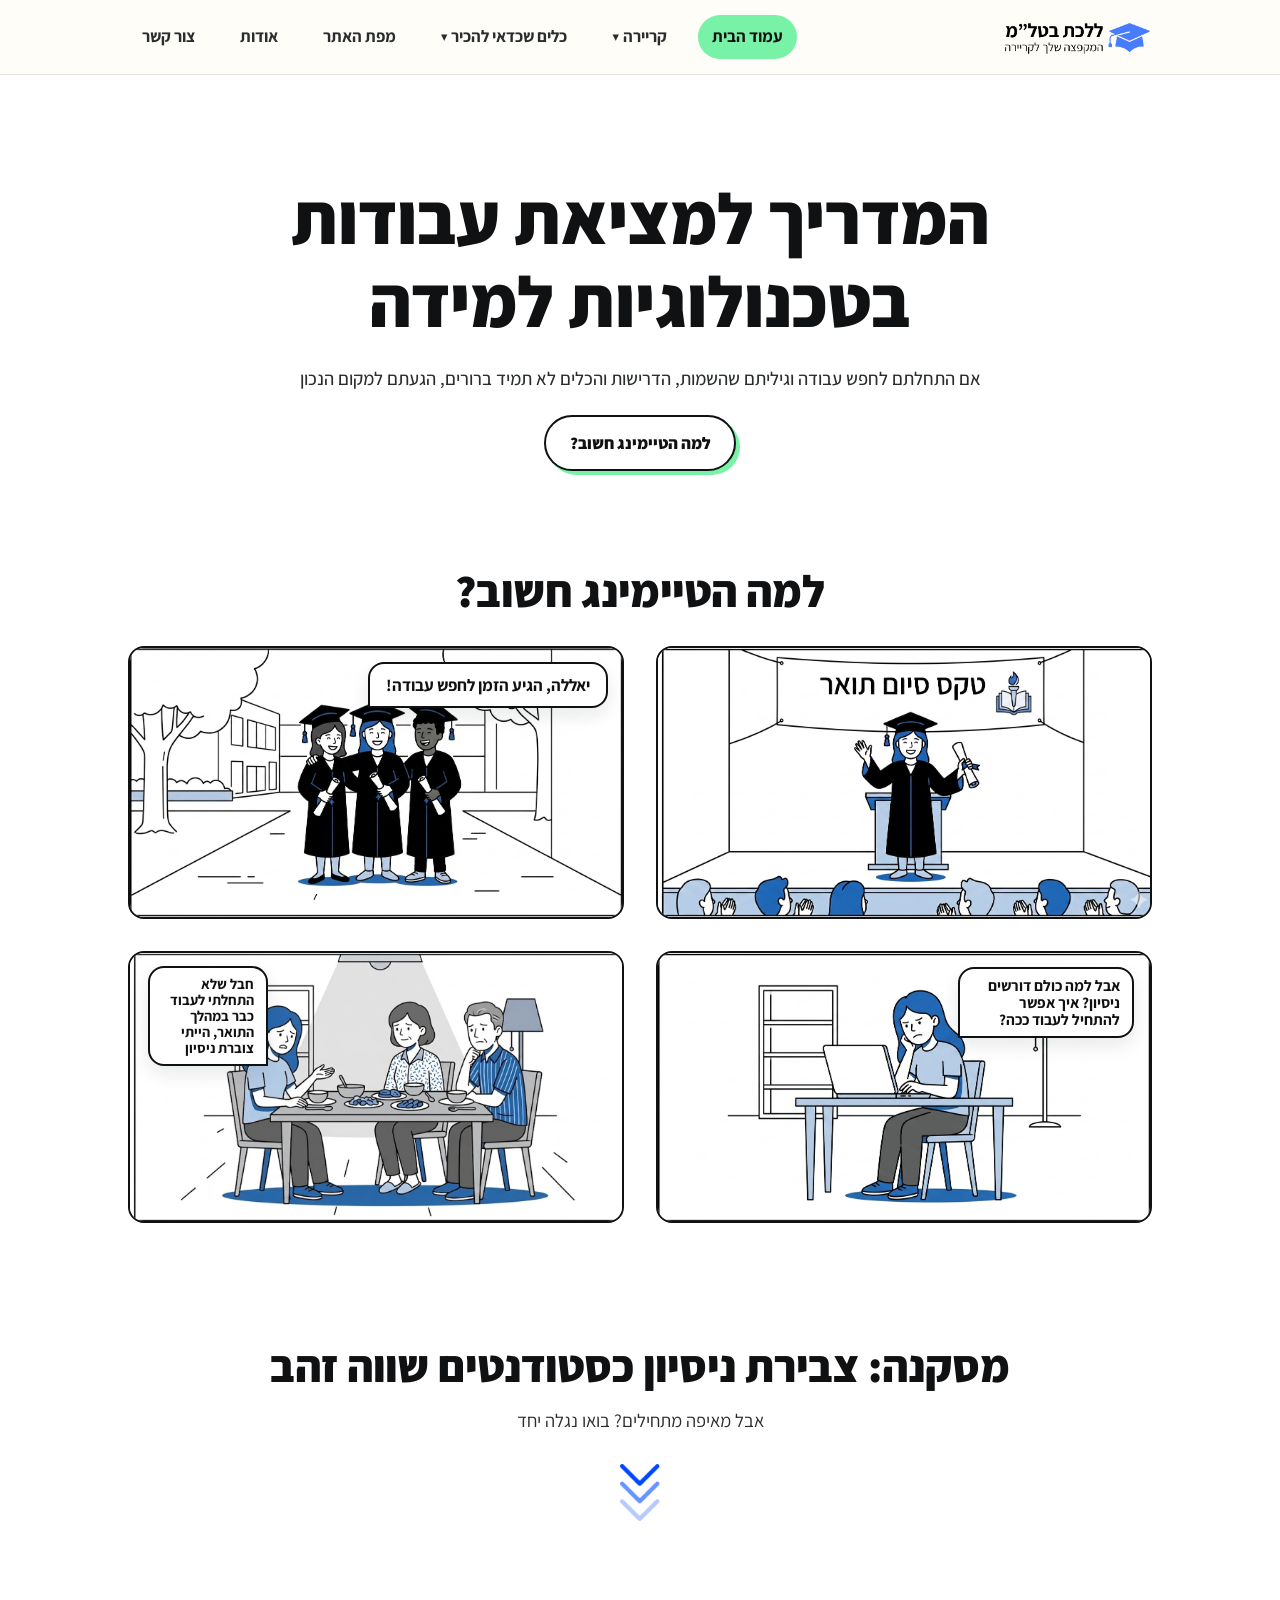
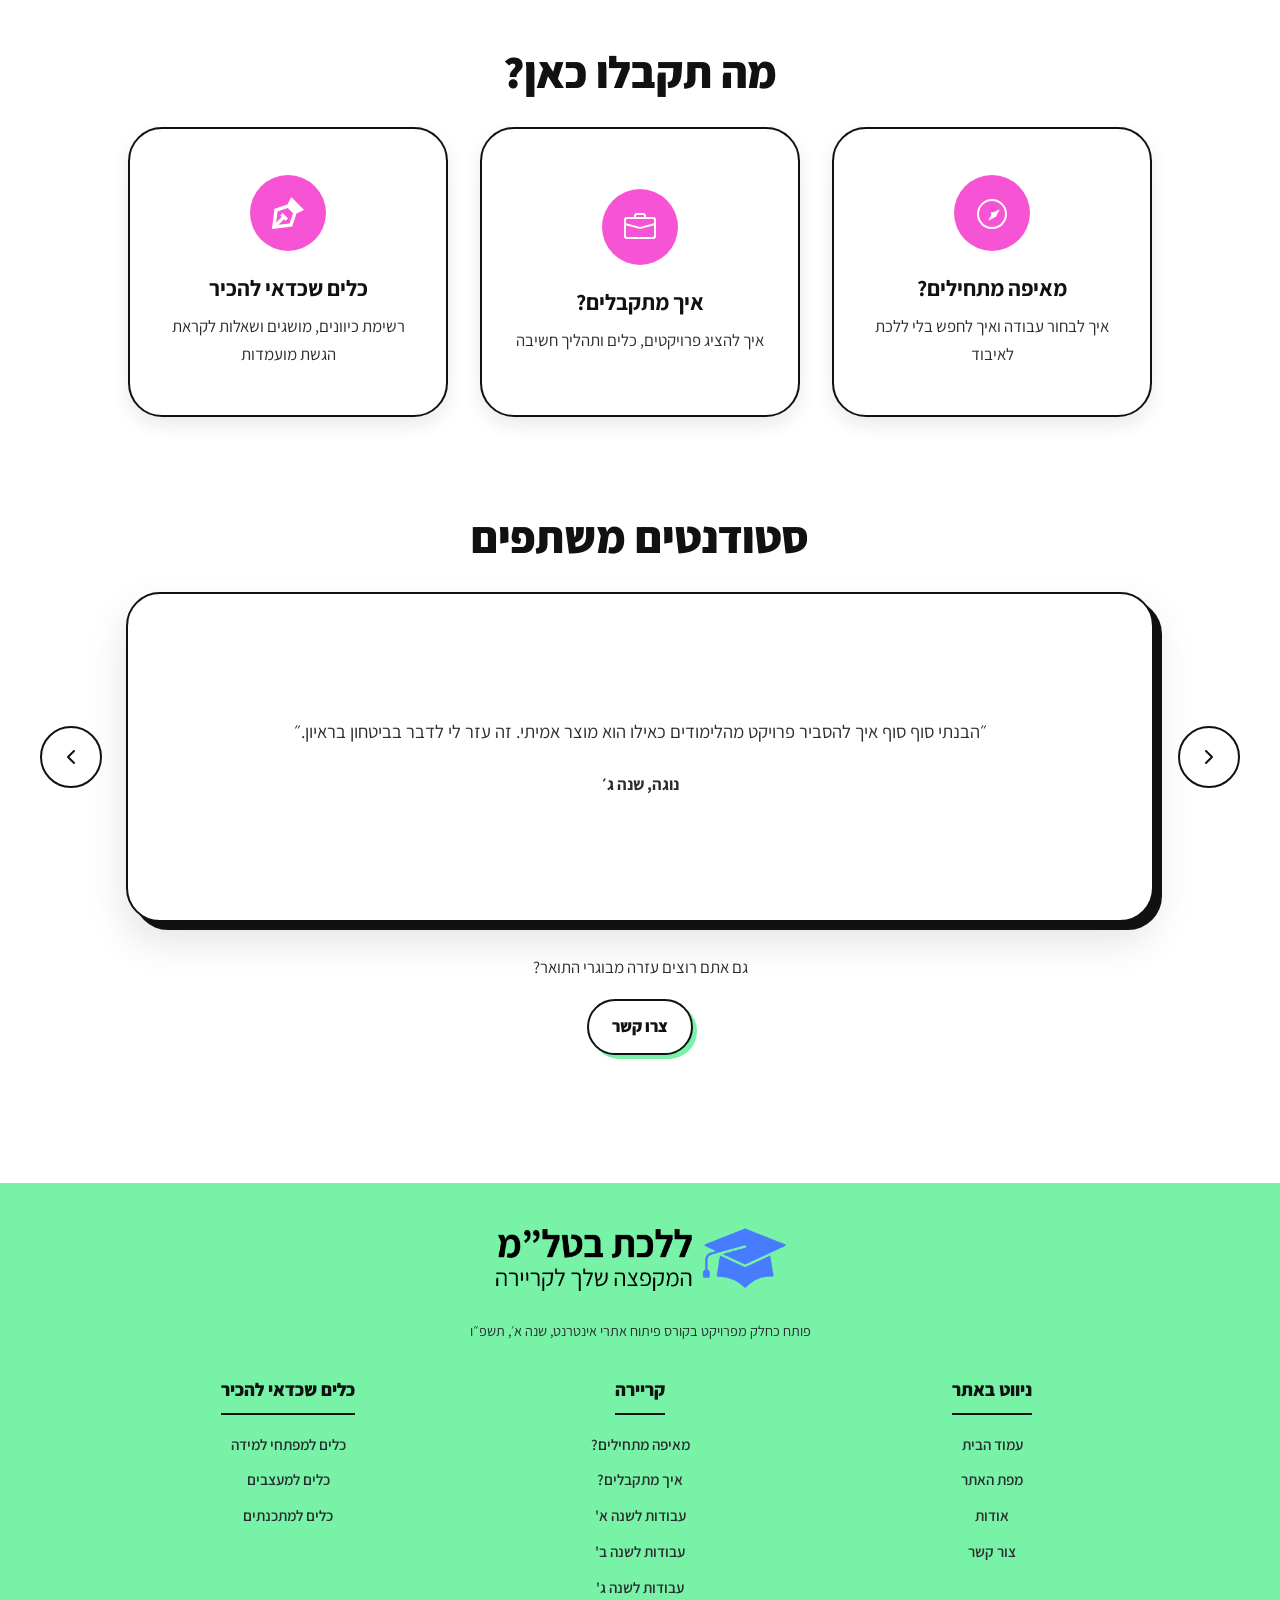
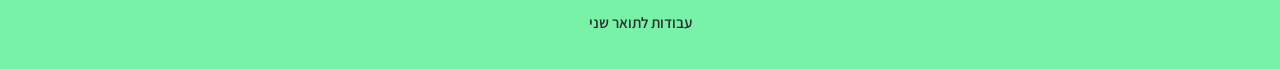
==== commit f173478b: "הוספת סימן שאלה לכותרת איך מתקבלי" ====
--- a/index.html
+++ b/index.html
@@ -217,7 +217,7 @@
                   />
                 </svg>
               </span>
-              <h3>איך מתקבלים</h3>
+              <h3>איך מתקבלים?</h3>
               <p>איך להציג פרויקטים, כלים ותהליך חשיבה</p>
             </a>
             <a class="resource-card" href="404.html">
--- a/css/styles.css
+++ b/css/styles.css
@@ -53,8 +53,12 @@
 *::after {
   box-sizing: border-box;
 }
-[hidden] {
-  display: none !important;
+[hidden],
+.project-card[hidden],
+.result-content[hidden],
+.result-placeholder[hidden],
+.calculator-options label[hidden] {
+  display: none;
 }
 html {
   scroll-behavior: smooth;
@@ -787,9 +791,9 @@
   margin: 0;
 }
 .footer-column a {
-  color: var(--color-text) !important;
+  color: var(--color-text);
   font-weight: 600;
-  text-decoration: none !important;
+  text-decoration: none;
   position: relative;
   right: 0;
   transition: color var(--transition), right var(--transition);
@@ -797,8 +801,8 @@
   font-size: 0.95rem;
 }
 .footer-column a:hover {
-  color: var(--color-ink) !important;
-  text-decoration: underline !important;
+  color: var(--color-ink);
+  text-decoration: underline;
   text-underline-offset: 0.25em;
   right: 2px;
 }
@@ -1194,9 +1198,7 @@
   box-shadow: 0 30px 60px rgba(15, 23, 42, 0.16);
   bottom: 2px;
 }
-.project-card[hidden] {
-  display: none !important;
-}
+
 .project-thumb {
   display: grid;
   place-items: center;
@@ -1780,7 +1782,7 @@
   animation-play-state: paused;
 }
 .companies-carousel-track.is-paused {
-  animation-play-state: paused !important;
+  animation-play-state: paused;
 }
 .carousel-controls {
   display: flex;
@@ -1791,9 +1793,9 @@
 .carousel-control-btn {
   width: 52px;
   height: 52px;
-  min-height: 52px !important;
-  padding: 0 !important;
-  border-radius: 50% !important;
+  min-height: 52px;
+  padding: 0;
+  border-radius: 50%;
   display: inline-flex;
   align-items: center;
   justify-content: center;
@@ -2289,7 +2291,7 @@
   border: 2px solid var(--color-ink);
   border-radius: var(--radius-md);
   color: var(--color-ink);
-  text-decoration: none !important;
+  text-decoration: none;
   box-shadow: 6px 7px 0 var(--color-ink);
   position: relative;
   bottom: 0;
@@ -2396,14 +2398,14 @@
 .branch-links li {
   margin: 0;
 }
-.branch-link {
+.sitemap-grid .branch-link {
   display: flex;
   align-items: center;
   justify-content: space-between;
   gap: var(--space-2);
-  color: var(--color-text) !important;
+  color: var(--color-text);
   font-weight: 600;
-  text-decoration: none !important;
+  text-decoration: none;
   padding: 0.55rem 0.75rem;
   border-radius: var(--radius-sm);
   border: 2px solid transparent;
@@ -2411,19 +2413,19 @@
   right: 0;
   transition: all var(--transition);
 }
-.branch-link.link-developed {
+.sitemap-grid .branch-link.link-developed {
   border-color: rgba(93, 124, 255, 0.12);
   background-color: rgba(93, 124, 255, 0.04);
 }
-.branch-link:hover {
-  border-color: var(--color-ink) !important;
-  background-color: var(--color-soft) !important;
-  color: var(--color-ink) !important;
+.sitemap-grid .branch-link:hover {
+  border-color: var(--color-ink);
+  background-color: var(--color-soft);
+  color: var(--color-ink);
   right: 4px;
   box-shadow: 2px 2px 0 var(--color-ink);
 }
-.branch-link.link-developed:hover {
-  background-color: rgba(120, 242, 167, 0.15) !important;
+.sitemap-grid .branch-link.link-developed:hover {
+  background-color: rgba(120, 242, 167, 0.15);
 }
 .link-bullet {
   color: var(--color-subtle);
@@ -2607,7 +2609,7 @@
   transition: bottom var(--transition), box-shadow var(--transition), background-color var(--transition);
   font-weight: 700;
   color: var(--color-ink);
-  text-decoration: none !important;
+  text-decoration: none;
   box-shadow: 4px 4px 0 var(--color-ink);
 }
 .about-page-body .page-link-card:hover {
@@ -2658,19 +2660,19 @@
     .dropdown-menu a {
       display: inline-flex;
       align-items: center;
-      min-height: 38px !important;
+      min-height: 38px;
       font-size: 0.92rem;
       color: var(--color-subtle);
       font-weight: 600;
-      padding: 0.25rem 0.5rem !important;
-      border-radius: var(--radius-sm) !important;
-      background: transparent !important;
+      padding: 0.25rem 0.5rem;
+      border-radius: var(--radius-sm);
+      background: transparent;
     }
     .dropdown-menu a:hover,
     .dropdown-menu a:focus-visible,
     .dropdown-menu a[aria-current="page"] {
-      color: var(--color-ink) !important;
-      background: var(--color-primary) !important;
+      color: var(--color-ink);
+      background: var(--color-primary);
     }
     .dropdown-toggle {
       pointer-events: auto; /* Allow clicking the dropdown toggle on mobile */
@@ -2893,7 +2895,7 @@
   .dropdown-menu {
       position: absolute;
       top: 100%;
-      right: 0; /* Align to the right in RTL */
+      right: 0;
       background-color: var(--color-surface);
       border: 2px solid var(--color-ink);
       border-radius: var(--radius-md);
@@ -2904,14 +2906,12 @@
       margin: var(--space-1) 0 0 0;
       z-index: 1000;
 
-      /* Smooth fade and slide transition */
       opacity: 0;
       visibility: hidden;
       pointer-events: none;
       transform: translateY(8px);
       transition: opacity var(--transition), transform var(--transition), visibility var(--transition);
     }
-    /* Transparent bridge to prevent losing hover when crossing the margin gap */
     .dropdown-menu::before {
       content: "";
       position: absolute;
@@ -2936,32 +2936,30 @@
       display: block;
       width: 100%;
       padding: 0.8rem 1.2rem;
-      border-radius: 0 !important;
+      border-radius: 0;
       color: var(--color-text);
       font-size: 0.95rem;
       font-weight: 600;
       text-align: right;
       transition: background var(--transition), color var(--transition);
     }
-    /* Round top and bottom corners of the first and last links to match the container's rounded borders */
     .dropdown-menu li:first-child a {
-      border-top-left-radius: calc(var(--radius-md) - 2px) !important;
-      border-top-right-radius: calc(var(--radius-md) - 2px) !important;
+      border-top-left-radius: calc(var(--radius-md) - 2px);
+      border-top-right-radius: calc(var(--radius-md) - 2px);
     }
     .dropdown-menu li:last-child a {
-      border-bottom-left-radius: calc(var(--radius-md) - 2px) !important;
-      border-bottom-right-radius: calc(var(--radius-md) - 2px) !important;
+      border-bottom-left-radius: calc(var(--radius-md) - 2px);
+      border-bottom-right-radius: calc(var(--radius-md) - 2px);
     }
     .dropdown-menu a:hover,
     .dropdown-menu a:focus-visible,
     .dropdown-menu a[aria-current="page"] {
-      background-color: var(--color-primary) !important;
-      color: var(--color-ink) !important;
-      transform: none !important;
-    }
+      background-color: var(--color-primary);
+      color: var(--color-ink);
+      transform: none;
+    }
+}
 
-
-/* פירורי לחם (Breadcrumbs) */
 .breadcrumbs {
   display: flex;
   justify-content: flex-start;
@@ -3007,11 +3005,11 @@
 
 @media (prefers-reduced-motion: reduce) {
   *,
-    *::before,
-    *::after {
-      scroll-behavior: auto !important;
-      transition-duration: 0.01ms !important;
-      animation-duration: 0.01ms !important;
-      animation-iteration-count: 1 !important;
-    }
-}
+  *::before,
+  *::after {
+    scroll-behavior: auto;
+    transition-duration: 0.01ms;
+    animation-duration: 0.01ms;
+    animation-iteration-count: 1;
+  }
+}
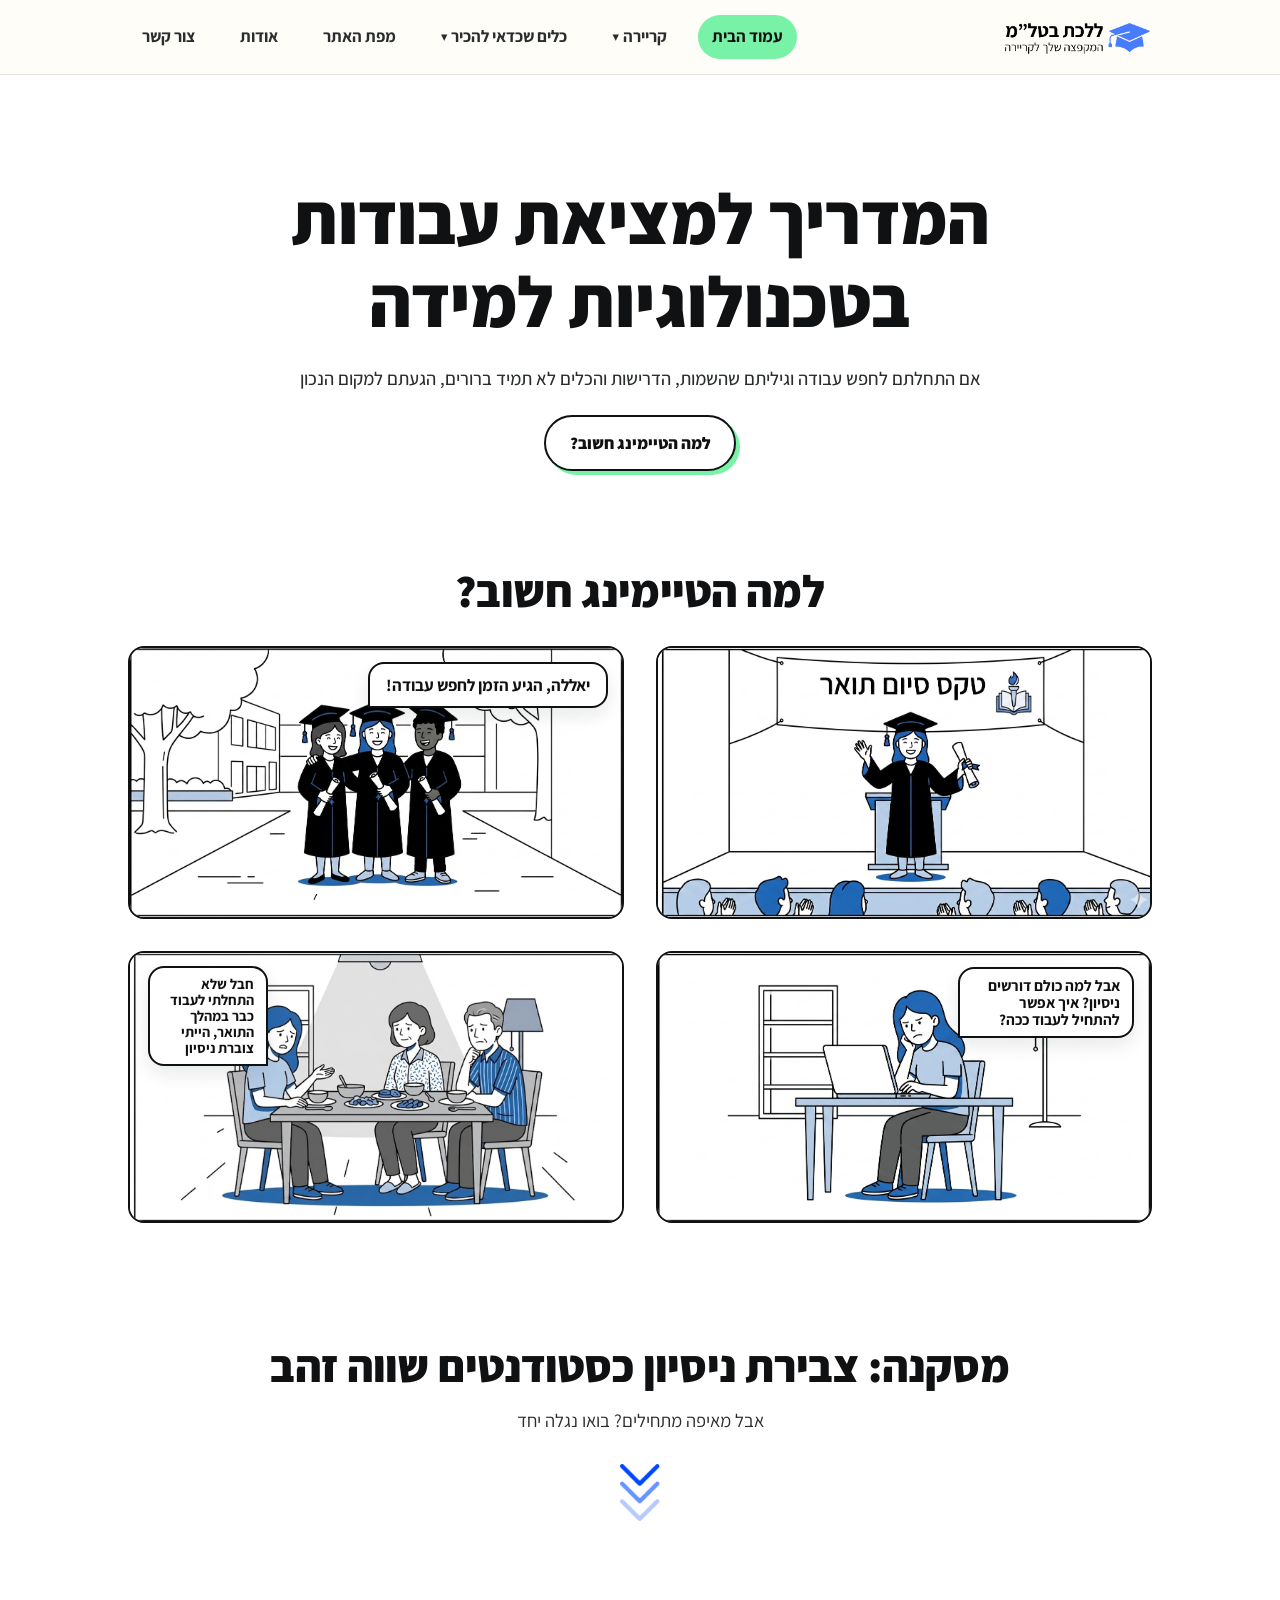
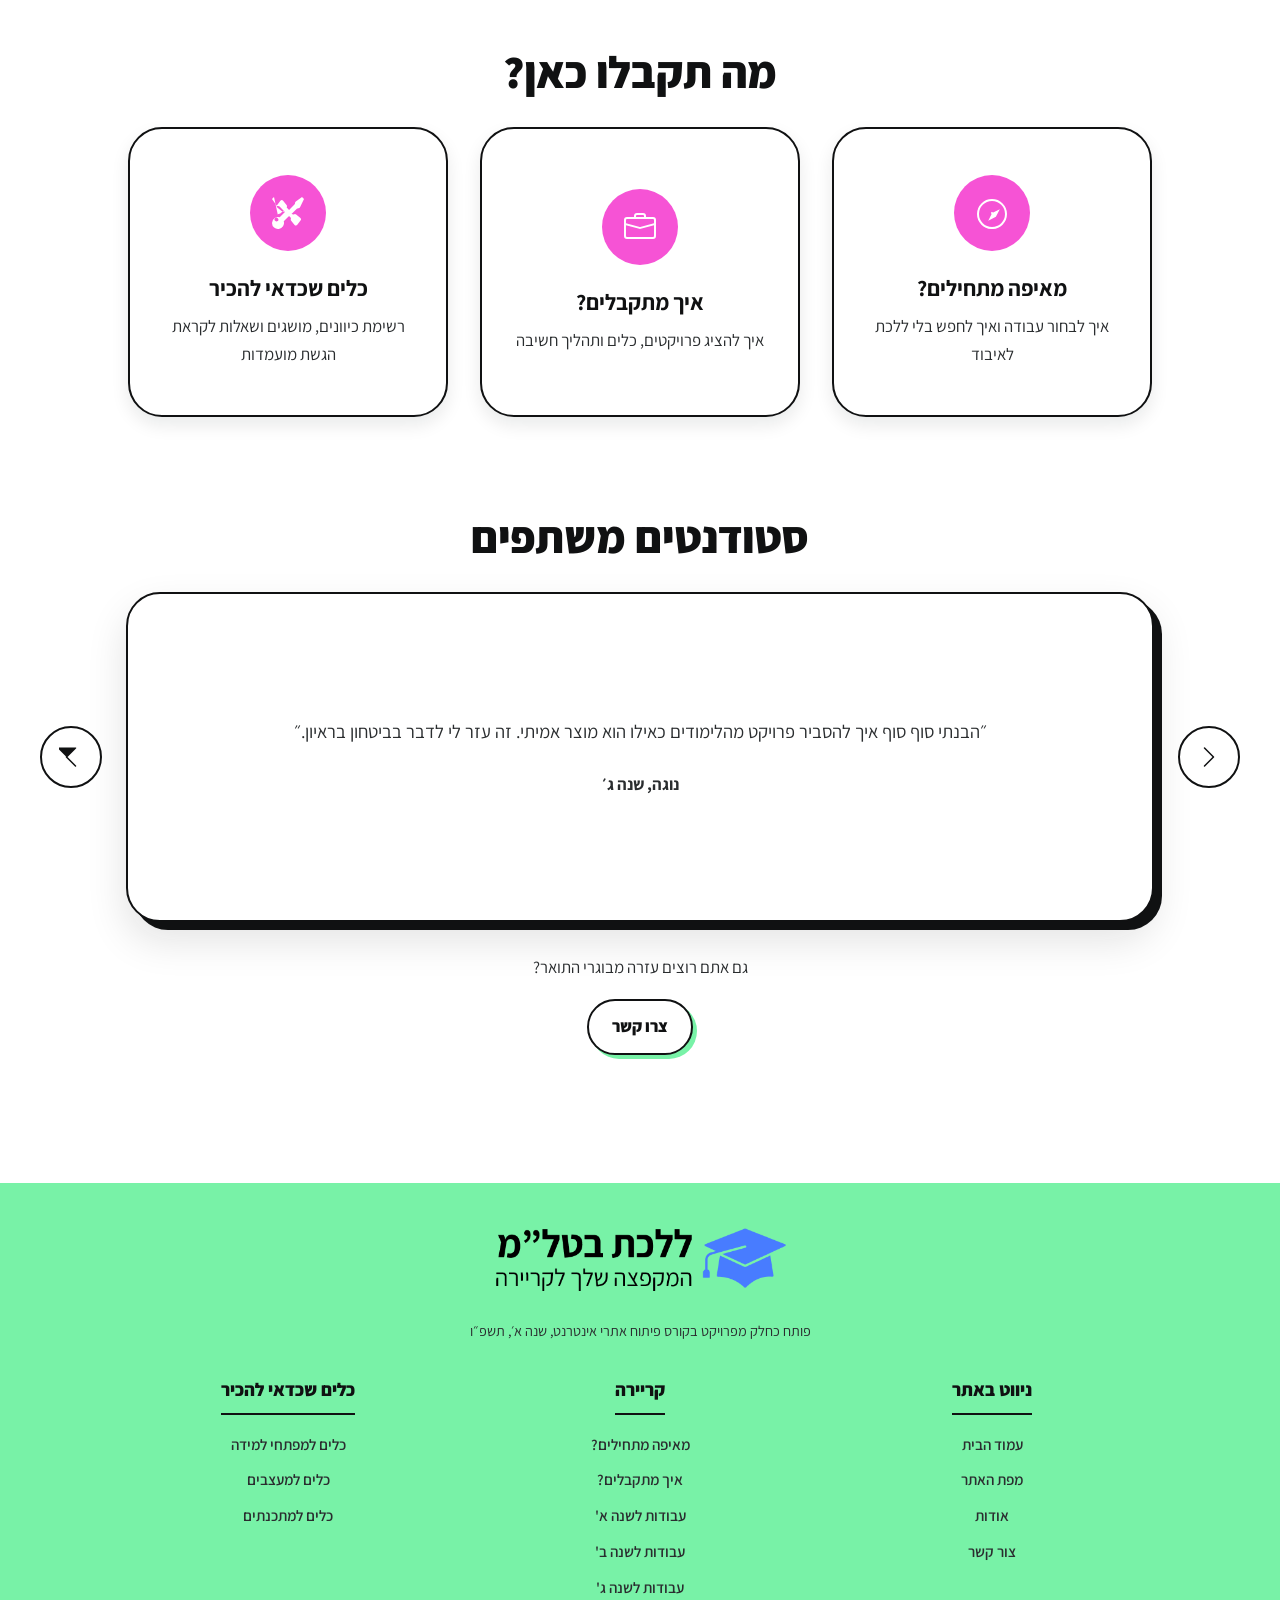
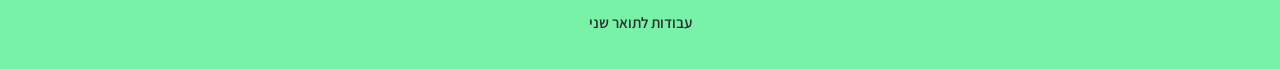
==== commit 2906a5c1: "שינוי האייקונים לספרייה אחת" ====
--- a/index.html
+++ b/index.html
@@ -226,13 +226,12 @@
                   xmlns="http://www.w3.org/2000/svg"
                   width="32"
                   height="32"
-                  viewBox="0 0 144 144"
                   fill="currentColor"
+                  class="bi bi-tools"
+                  viewBox="0 0 16 16"
                 >
                   <path
-                    fill-rule="evenodd"
-                    clip-rule="evenodd"
-                    d="M86.3122 0L92.2871 5.97485L138.013 51.7007L144 57.6878L136.434 61.4678L110.138 74.6186L92.1651 128.539L90.6409 133.123L85.8428 133.696L9.63292 142.842L0 144L1.15839 134.367L10.3036 58.1572L10.8767 53.3591L15.4615 51.8349L69.3753 33.8616L82.5261 7.56002L86.3122 0ZM18.9122 114.303L24.8627 64.7662L70.68 49.4937L94.5063 73.3139L79.2277 119.137L29.6913 125.082L54.4443 100.329L61.2544 107.133L72.0274 96.3536L47.6403 71.9665L36.8673 82.7456L43.6713 89.5496L18.9122 114.303Z"
+                    d="M1 0 0 1l2.2 3.081a1 1 0 0 0 .815.419h.07a1 1 0 0 1 .708.293l2.675 2.675-2.617 2.654A3.003 3.003 0 0 0 0 13a3 3 0 1 0 5.878-.851l2.654-2.617.968.968-.11.48a1 1 0 0 0 .205.845l1.6 2a1 1 0 0 0 1.554-.042l1.5-2a1 1 0 0 0-.173-1.396l-2-1.6a1 1 0 0 0-.845-.205l-.48.11L9.75 8.55l2.675-2.675a1 1 0 0 1 .708-.293h.07a1 1 0 0 0 .814-.419L16 1 15 0l-3.081 2.2a1 1 0 0 0-.419.815v.07a1 1 0 0 1-.293.708L8.53 6.468 7.358 5.297l.11-.48a1 1 0 0 0-.205-.845l-1.6-2a1 1 0 0 0-1.554.042l-1.5 2a1 1 0 0 0 .173 1.396l2 1.6a1 1 0 0 0 .845.205l.48-.11L7.14 5.376 4.468 8.05a1 1 0 0 1-.708.293h-.07a1 1 0 0 0-.815.419L1 0Zm1.879 12.03a1.002 1.002 0 0 1-1.323-.11 1 1 0 0 1-.11-1.323 1 1 0 0 1 1.433 1.433Z"
                   />
                 </svg>
               </span>
@@ -258,14 +257,14 @@
               xmlns="http://www.w3.org/2000/svg"
               width="24"
               height="24"
-              viewBox="0 0 24 24"
-              fill="none"
-              stroke="currentColor"
-              stroke-width="2"
-              stroke-linecap="round"
-              stroke-linejoin="round"
-            >
-              <polyline points="9 18 15 12 9 6"></polyline>
+              fill="currentColor"
+              class="bi bi-chevron-right"
+              viewBox="0 0 16 16"
+            >
+              <path
+                fill-rule="evenodd"
+                d="M4.646 1.646a.5.5 0 0 1 .708 0l6 6a.5.5 0 0 1 0 .708l-6 6a.5.5 0 0 1-.708-.708L10.293 8 4.646 2.354a.5.5 0 0 1 0-.708z"
+              />
             </svg>
           </button>
           <article class="testimonial-card" aria-live="polite">
@@ -285,14 +284,14 @@
               xmlns="http://www.w3.org/2000/svg"
               width="24"
               height="24"
-              viewBox="0 0 24 24"
-              fill="none"
-              stroke="currentColor"
-              stroke-width="2"
-              stroke-linecap="round"
-              stroke-linejoin="round"
-            >
-              <polyline points="15 18 9 12 15 6"></polyline>
+              fill="currentColor"
+              class="bi bi-chevron-left"
+              viewBox="0 0 16 16"
+            >
+              <path
+                fill-rule="evenodd"
+                d="M11.354 1.646a.5.5 0 0 1 0 .708L5.707 8l5.647 5.646a.5.5 0 0 1-.708.708l-6-6a.5.5 0 0 1 0-.708l-6-6a.5.5 0 0 1 .708 0z"
+              />
             </svg>
           </button>
         </div>
--- a/css/styles.css
+++ b/css/styles.css
@@ -155,17 +155,7 @@
   font-weight: 800;
   white-space: nowrap;
 }
-.brand-mark {
-  display: grid;
-  place-items: center;
-  width: 44px;
-  height: 44px;
-  border: 2px solid var(--color-ink);
-  border-radius: 50% 50% 8px 50%;
-  background: var(--color-primary);
-  box-shadow: 4px 5px 0 var(--color-ink);
-  font-size: 0.95rem;
-}
+
 .brand-logo {
   display: block;
   width: 150px;
@@ -187,31 +177,7 @@
   padding: 0;
   list-style: none;
 }
-.footer-links {
-  display: flex;
-  align-items: center;
-  justify-content: center;
-  gap: clamp(0.65rem, 1.4vw, 1.4rem);
-  margin: 0;
-  padding: 0;
-  list-style: none;
-}
-.footer-links a {
-  color: var(--color-text);
-  font-weight: 700;
-  text-decoration: none;
-  position: relative;
-  bottom: 0;
-  transition: color var(--transition), bottom var(--transition);
-  display: inline-block;
-  font-size: 1.05rem;
-}
-.footer-links a:hover {
-  color: var(--color-ink);
-  text-decoration: underline;
-  text-underline-offset: 0.25em;
-  bottom: 1px;
-}
+
 .primary-nav > ul > li > a {
   display: inline-flex;
   align-items: center;
@@ -470,8 +436,7 @@
   font-weight: 800;
   line-height: 1.15;
 }
-.hero-lead,
-.lead-text {
+.hero-lead {
   max-width: 820px;
   margin: 0 auto;
   color: var(--color-text);
@@ -523,9 +488,7 @@
   margin: var(--space-3) auto 0;
   font-size: var(--text-sub);
 }
-.jumbo h2 {
-  font-size: var(--text-section-title);
-}
+
 .text-center {
   text-align: center;
 }
@@ -579,8 +542,7 @@
   grid-template-columns: repeat(2, minmax(0, 1fr));
   gap: var(--space-5);
 }
-.feature-card,
-.resource-card {
+.feature-card {
   position: relative;
   bottom: 0;
   min-height: 230px;
@@ -633,9 +595,7 @@
   outline-offset: 4px;
   border-radius: 16px;
 }
-.scenario-grid .feature-card .card-number {
-  display: none;
-}
+
 .feature-card h3,
 .resource-card h3 {
   margin: 0 0 var(--space-2);
@@ -669,6 +629,11 @@
   align-content: center;
   justify-items: center;
   min-height: 290px;
+  padding: clamp(1.25rem, 2.4vw, 2rem);
+  border: 2px solid var(--color-ink);
+  border-radius: var(--radius-lg);
+  background: var(--color-surface);
+  box-shadow: var(--shadow-sm);
   text-align: center;
   position: relative;
   bottom: 0;
@@ -820,44 +785,7 @@
   font-size: 0.9rem;
   color: var(--color-text);
 }
-.content-stack {
-  display: grid;
-  gap: var(--space-5);
-}
-.info-row,
-.split-card,
-.sitemap-panel {
-  padding: clamp(1.5rem, 3vw, 2.8rem);
-  border: 2px solid var(--color-ink);
-  border-radius: var(--radius-lg);
-  background: var(--color-surface);
-  box-shadow: var(--shadow-sm);
-}
-.info-row h2,
-.split-card h2 {
-  margin: 0 0 var(--space-3);
-  color: var(--color-ink);
-  font-size: var(--text-section-title);
-}
-.split-card {
-  display: grid;
-  grid-template-columns: 0.8fr 1.2fr;
-  gap: var(--space-4);
-  align-items: center;
-}
-.image-frame {
-  margin: 0;
-  overflow: hidden;
-  max-height: 320px;
-  border: 2px solid var(--color-ink);
-  border-radius: var(--radius-md);
-  background: var(--color-soft);
-}
-.image-frame img {
-  width: 100%;
-  height: 100%;
-  object-fit: cover;
-}
+
 /* Comic scene image and speech bubble styling */
 .scenario-grid .feature-card img {
   display: block;
@@ -934,53 +862,7 @@
   border-right: 8px solid transparent;
   border-top: 10px solid #fff;
 }
-.clean-list,
-.inline-site-list {
-  margin: 0;
-  padding-inline-start: 1.4rem;
-}
-.inline-site-list {
-  display: grid;
-  grid-template-columns: repeat(auto-fit, minmax(190px, 1fr));
-  gap: var(--space-2);
-}
-.inline-site-list a,
-.sitemap-grid a {
-  color: var(--color-ink);
-  font-weight: 800;
-  text-decoration: underline;
-  text-underline-offset: 0.2em;
-}
-.abstract-visual {
-  position: relative;
-  min-height: 430px;
-}
-.shape {
-  position: absolute;
-  display: grid;
-  place-items: center;
-  border: 2px solid var(--color-ink);
-  color: var(--color-ink);
-  font-size: 1.6rem;
-  font-weight: 800;
-}
-.shape-large {
-  inset-inline-start: 6%;
-  inset-block-start: 0;
-  width: 380px;
-  height: 380px;
-  border-radius: 50% 50% 0 50%;
-  background: var(--color-muted);
-}
-.shape-small {
-  inset-inline-start: 48%;
-  inset-block-start: 145px;
-  width: 170px;
-  height: 170px;
-  border-radius: 50% 50% 50% 0;
-  background: var(--color-primary);
-  box-shadow: 8px 8px 0 var(--color-ink);
-}
+
 body.how-to-get-page {
   --howto-pink: #ffd6f5;
   --howto-pink-bright: #ff70e2;
@@ -1013,22 +895,7 @@
   justify-self: center;
   margin-inline: auto;
 }
-.howto-badge {
-  position: absolute;
-  top: 56px;
-  right: 0;
-  display: inline-flex;
-  align-items: center;
-  justify-content: center;
-  width: 122px;
-  height: 122px;
-  border-radius: 50%;
-  background: var(--howto-green);
-  color: var(--howto-ink);
-  font-size: 1.55rem;
-  font-weight: 600;
-  line-height: 1;
-}
+
 .howto-hero-copy {
   grid-column: 1;
   grid-row: 1;
@@ -1086,21 +953,7 @@
   justify-content: center;
   /* margin-block-start: clamp(2rem, 5vw, 4rem); */
 }
-.howto-reassurance {
-  padding-block: 0 clamp(2rem, 4vw, 3.2rem);
-}
-.howto-pill {
-  width: min(100%, 664px);
-  margin-inline: auto;
-  padding: 0.72rem 1.6rem 0.9rem;
-  border-radius: 34px 34px 0 0;
-  background: var(--howto-blue);
-  color: var(--color-bg);
-  text-align: center;
-  font-size: clamp(1.25rem, 1.9vw, 1.7rem);
-  font-weight: 600;
-  line-height: 1.35;
-}
+
 .howto-section {
   padding-block-start: clamp(3.2rem, 7vw, 5.6rem);
 }
@@ -1398,9 +1251,7 @@
   color: var(--howto-ink);
   bottom: 2px;
 }
-.faq-list--hidden {
-  display: none;
-}
+
 .chip-clear {
   padding-inline: 0.95rem;
   background: var(--color-pink);
@@ -1516,7 +1367,8 @@
   display: inline-flex;
   align-items: center;
   justify-content: center;
-  min-height: 48px;
+  height: 48px;
+  white-space: nowrap;
   padding: 0.55rem 1.2rem;
   border: 2px solid var(--color-ink); /* black outline when unselected */
   border-radius: var(--radius-pill);
@@ -1525,26 +1377,30 @@
   font-weight: 800;
   cursor: pointer;
   position: relative;
-  bottom: 0;
-  transition: background var(--transition), border-color var(--transition), bottom var(--transition), box-shadow var(--transition);
+  transform: translateY(0);
+  transition: background var(--transition), border-color var(--transition), transform var(--transition), box-shadow var(--transition);
 }
 .calculator-options label:hover,
 .calculator-options label:has(input:checked),
 .calculator-options label:has(input:focus-visible) {
   background: var(--color-primary); /* green background on hover/checked */
-  bottom: 2px;
+  transform: translateY(2px);
   box-shadow: 2px 2px 0 var(--color-ink);
 }
 .calculator {
   display: grid;
+  align-items: stretch;
   grid-template-columns: 1.2fr 0.8fr;
   border: 2px solid var(--color-ink);
   border-radius: var(--radius-lg);
   background: var(--color-surface); /* white background */
   overflow: hidden;
+  min-height: 450px;
 }
 .calculator-options {
-  display: grid;
+  display: flex;
+  flex-direction: column;
+  justify-content: flex-start;
   gap: var(--space-4);
   padding: clamp(1.25rem, 2.4vw, 2.1rem);
   background: transparent;
@@ -1556,6 +1412,7 @@
   margin: 0;
   padding: 0;
   border: 0;
+  min-height: 80px;
 }
 .calculator-options legend {
   width: 100%;
@@ -1579,22 +1436,21 @@
   display: flex;
   flex-direction: column;
   align-items: center;
-  justify-content: flex-start;
+  justify-content: center;
   gap: var(--space-3);
   padding: clamp(1.25rem, 2.4vw, 2.1rem);
   background: transparent;
   text-align: center;
   border-inline-start: 2px solid var(--color-ink); /* black dividing line */
-  min-height: 420px;
 }
 .result-placeholder {
   display: flex;
   align-items: center;
   justify-content: center;
-  height: 100%;
-  padding-block: var(--space-5);
+  flex: 1;
   color: var(--color-text);
   font-size: var(--text-base);
+  width: 100%;
 }
 .result-content {
   display: flex;
@@ -1636,6 +1492,7 @@
   text-align: right; /* RTL align */
   border-block-start: 1px dashed rgba(16, 17, 18, 0.15);
   padding-block-start: var(--space-4);
+  margin-block-start: auto;
 }
 .custom-info-title {
   margin: 0;
@@ -1704,59 +1561,7 @@
   transform: translate(-2px, -2px);
   box-shadow: 6px 6px 0 var(--color-ink);
 }
-.job-list {
-  display: grid;
-  gap: var(--space-3);
-  max-width: 1040px;
-  margin-inline: auto;
-  padding: clamp(1.4rem, 3vw, 2.4rem);
-  border: 2px solid var(--color-ink);
-  border-radius: var(--radius-lg);
-  background: var(--color-muted);
-}
-.job-list details {
-  border: 2px solid transparent;
-  border-radius: var(--radius-sm);
-  background: var(--color-surface);
-}
-.job-list summary {
-  min-height: 58px;
-  padding: 0.9rem 1.2rem;
-  color: var(--color-ink);
-  font-size: 1.35rem;
-  font-weight: 800;
-  cursor: pointer;
-}
-.job-list details[open] {
-  border-color: var(--color-ink);
-}
-.job-list p {
-  margin: 0;
-  padding: 0 var(--space-4) var(--space-4);
-}
-.compare-card {
-  display: grid;
-  grid-template-columns: 1fr auto 1fr;
-  gap: var(--space-4);
-  align-items: center;
-  padding: clamp(1.5rem, 3vw, 3rem);
-  border: 2px solid var(--color-ink);
-  border-radius: var(--radius-lg);
-  background: var(--color-surface);
-}
-.compare-card h3 {
-  margin: 0 0 var(--space-3);
-  color: var(--color-ink);
-}
-.compare-card ul {
-  margin: 0;
-  padding-inline-start: 1.2rem;
-}
-.versus {
-  color: var(--color-blue);
-  font-size: var(--text-section-title);
-  font-weight: 800;
-}
+
    /* קרוסלת חברות מובילות (Infinite Marquee Carousel) */
 .companies-carousel-container {
   overflow: hidden;
@@ -2053,25 +1858,7 @@
   font-weight: 800;
   text-align: center;
 }
-.sitemap-panel {
-  background: var(--color-muted);
-}
-.sitemap-grid {
-  display: grid;
-  grid-template-columns: repeat(3, minmax(0, 1fr));
-  gap: var(--space-5);
-}
-.sitemap-grid h3 {
-  margin: 0 0 var(--space-3);
-  color: var(--color-ink);
-  font-size: var(--text-section-title);
-  line-height: 1;
-}
-.sitemap-grid section {
-  display: grid;
-  align-content: start;
-  gap: var(--space-3);
-}
+
    /* CV Keywords Section (Interactive Flip Cards) */
 .cv-keywords-section {
   overflow: visible; /* Ensure it doesn't clip */
@@ -2302,10 +2089,7 @@
   box-shadow: 3px 4px 0 var(--color-ink);
   background-color: var(--color-primary-strong);
 }
-.home-badge-icon {
-  font-size: 2.2rem;
-  line-height: 1;
-}
+
 .sitemap-home-content h3 {
   margin: 0;
   font-size: var(--text-card-title);
@@ -2398,7 +2182,7 @@
 .branch-links li {
   margin: 0;
 }
-.sitemap-grid .branch-link {
+.sitemap-branches-grid .branch-link {
   display: flex;
   align-items: center;
   justify-content: space-between;
@@ -2413,18 +2197,18 @@
   right: 0;
   transition: all var(--transition);
 }
-.sitemap-grid .branch-link.link-developed {
+.sitemap-branches-grid .branch-link.link-developed {
   border-color: rgba(93, 124, 255, 0.12);
   background-color: rgba(93, 124, 255, 0.04);
 }
-.sitemap-grid .branch-link:hover {
+.sitemap-branches-grid .branch-link:hover {
   border-color: var(--color-ink);
   background-color: var(--color-soft);
   color: var(--color-ink);
   right: 4px;
   box-shadow: 2px 2px 0 var(--color-ink);
 }
-.sitemap-grid .branch-link.link-developed:hover {
+.sitemap-branches-grid .branch-link.link-developed:hover {
   background-color: rgba(120, 242, 167, 0.15);
 }
 .link-bullet {
@@ -2441,10 +2225,7 @@
   flex-grow: 1;
   font-size: 1.05rem;
 }
-.branch-link:hover .link-file {
-  border-color: var(--color-ink);
-  color: var(--color-ink);
-}
+
    /* ABOUT PAGE STYLES (.about-page-body) */
 .about-page-body .about-grid {
   display: grid;
@@ -2725,30 +2506,10 @@
   .split-hero-grid,
     .scenario-grid,
     .resource-grid,
-    .calculator,
-    .split-card,
-    .compare-card,
-    .sitemap-grid {
+    .calculator {
       grid-template-columns: 1fr;
     }
-    .abstract-visual {
-      min-height: 330px;
-    }
-    .salary-result {
-      border-inline-start: none;
-      border-block-start: 2px solid var(--color-ink);
-      min-height: auto;
-    }
-    .shape-large {
-      width: 290px;
-      height: 290px;
-    }
-    .shape-small {
-      inset-inline-start: 42%;
-      inset-block-start: 115px;
-      width: 145px;
-      height: 145px;
-    }
+
     .howto-hero-grid {
       grid-template-columns: 1fr;
     }
@@ -2786,21 +2547,11 @@
 }
 
 @media (max-width: 768px) {
-  .project-board {
-      grid-template-columns: 1fr;
-    }
-    .project-card[aria-expanded="true"] {
-      grid-template-columns: 1fr;
-    }
+
   .howto-hero {
       padding-block: 4.5rem var(--space-5);
     }
-    .howto-badge {
-      top: 48px;
-      width: 98px;
-      height: 98px;
-      font-size: 1.22rem;
-    }
+
     .howto-hero-lead {
       margin-block-start: 35px;
     }
@@ -2831,10 +2582,7 @@
     .brand {
       font-size: 1rem;
     }
-    .brand-mark {
-      width: 38px;
-      height: 38px;
-    }
+
     .hero {
       padding-block: 4.5rem var(--space-5);
     }
@@ -2861,10 +2609,7 @@
     .contact-form label {
       font-size: 1.2rem;
     }
-    .footer-links {
-      flex-wrap: wrap;
-      justify-content: center;
-    }
+
   .cv-flip-card {
       min-height: 420px;
     }
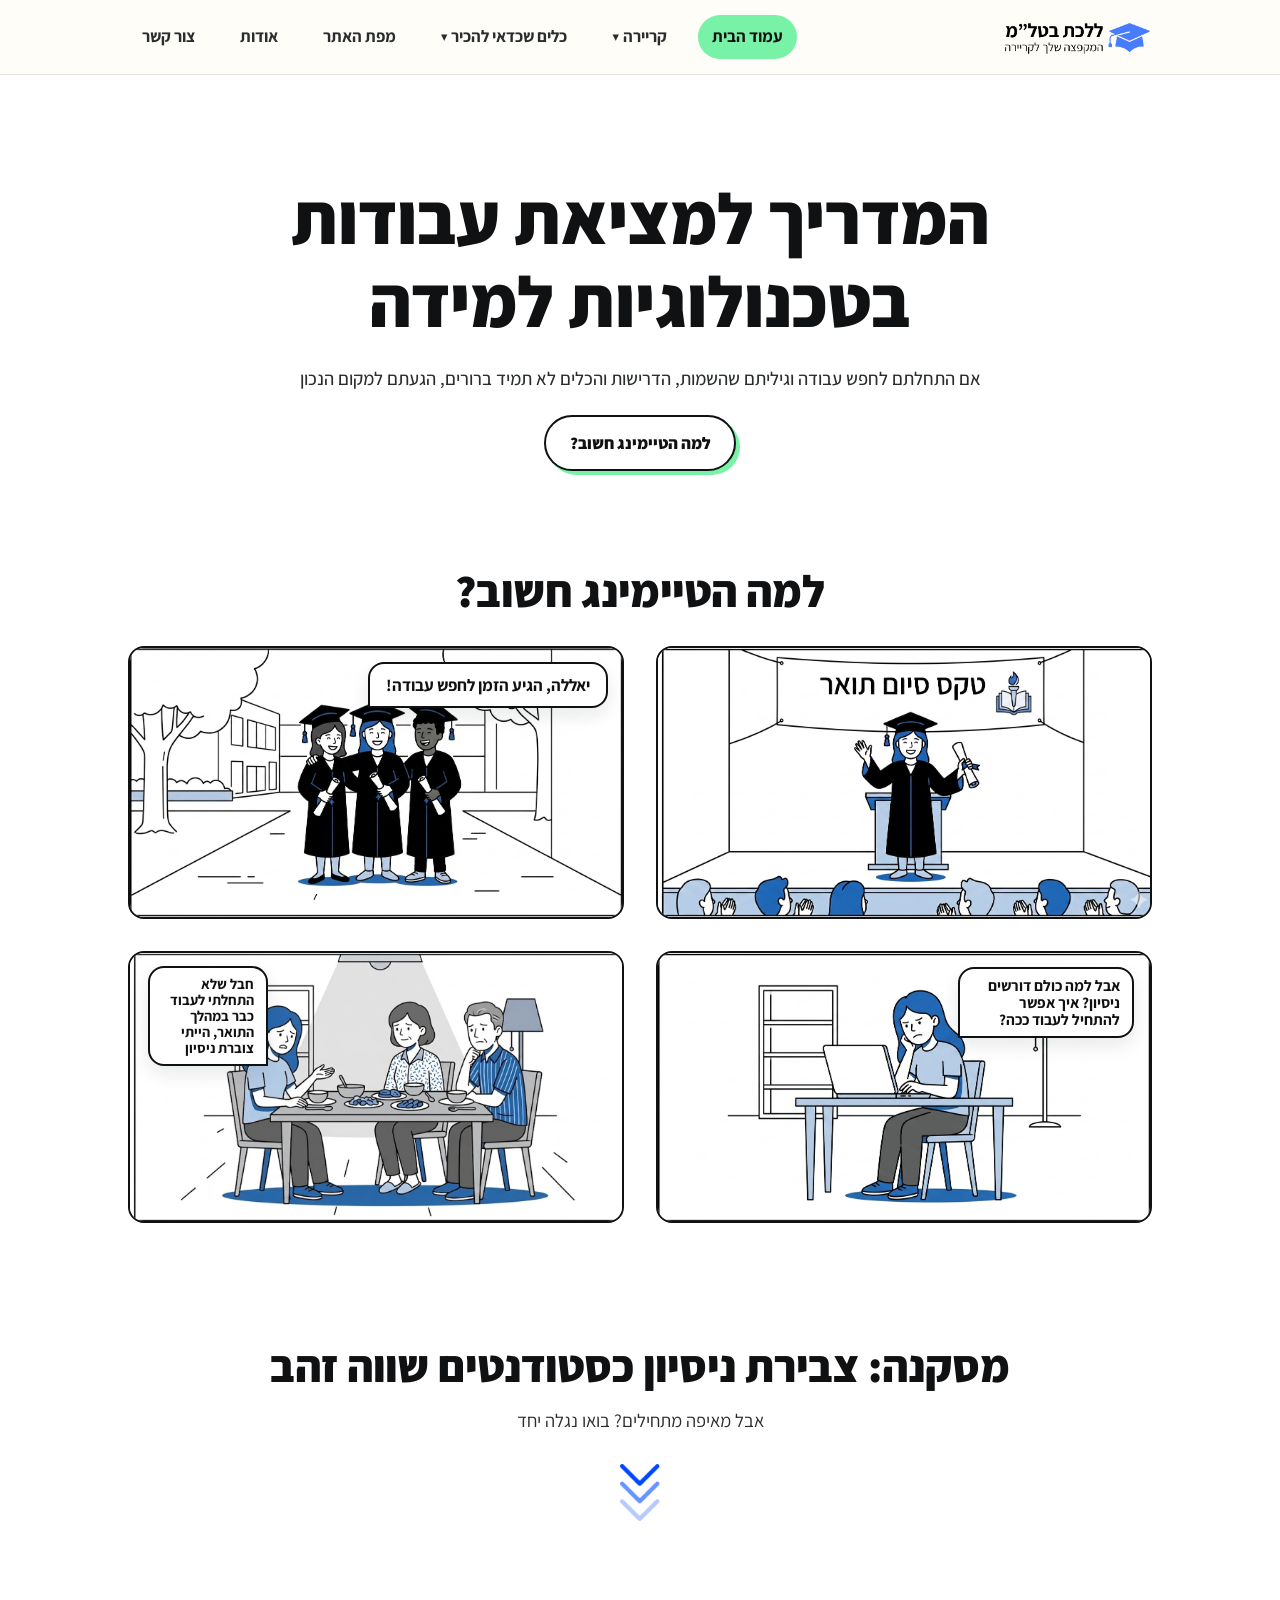
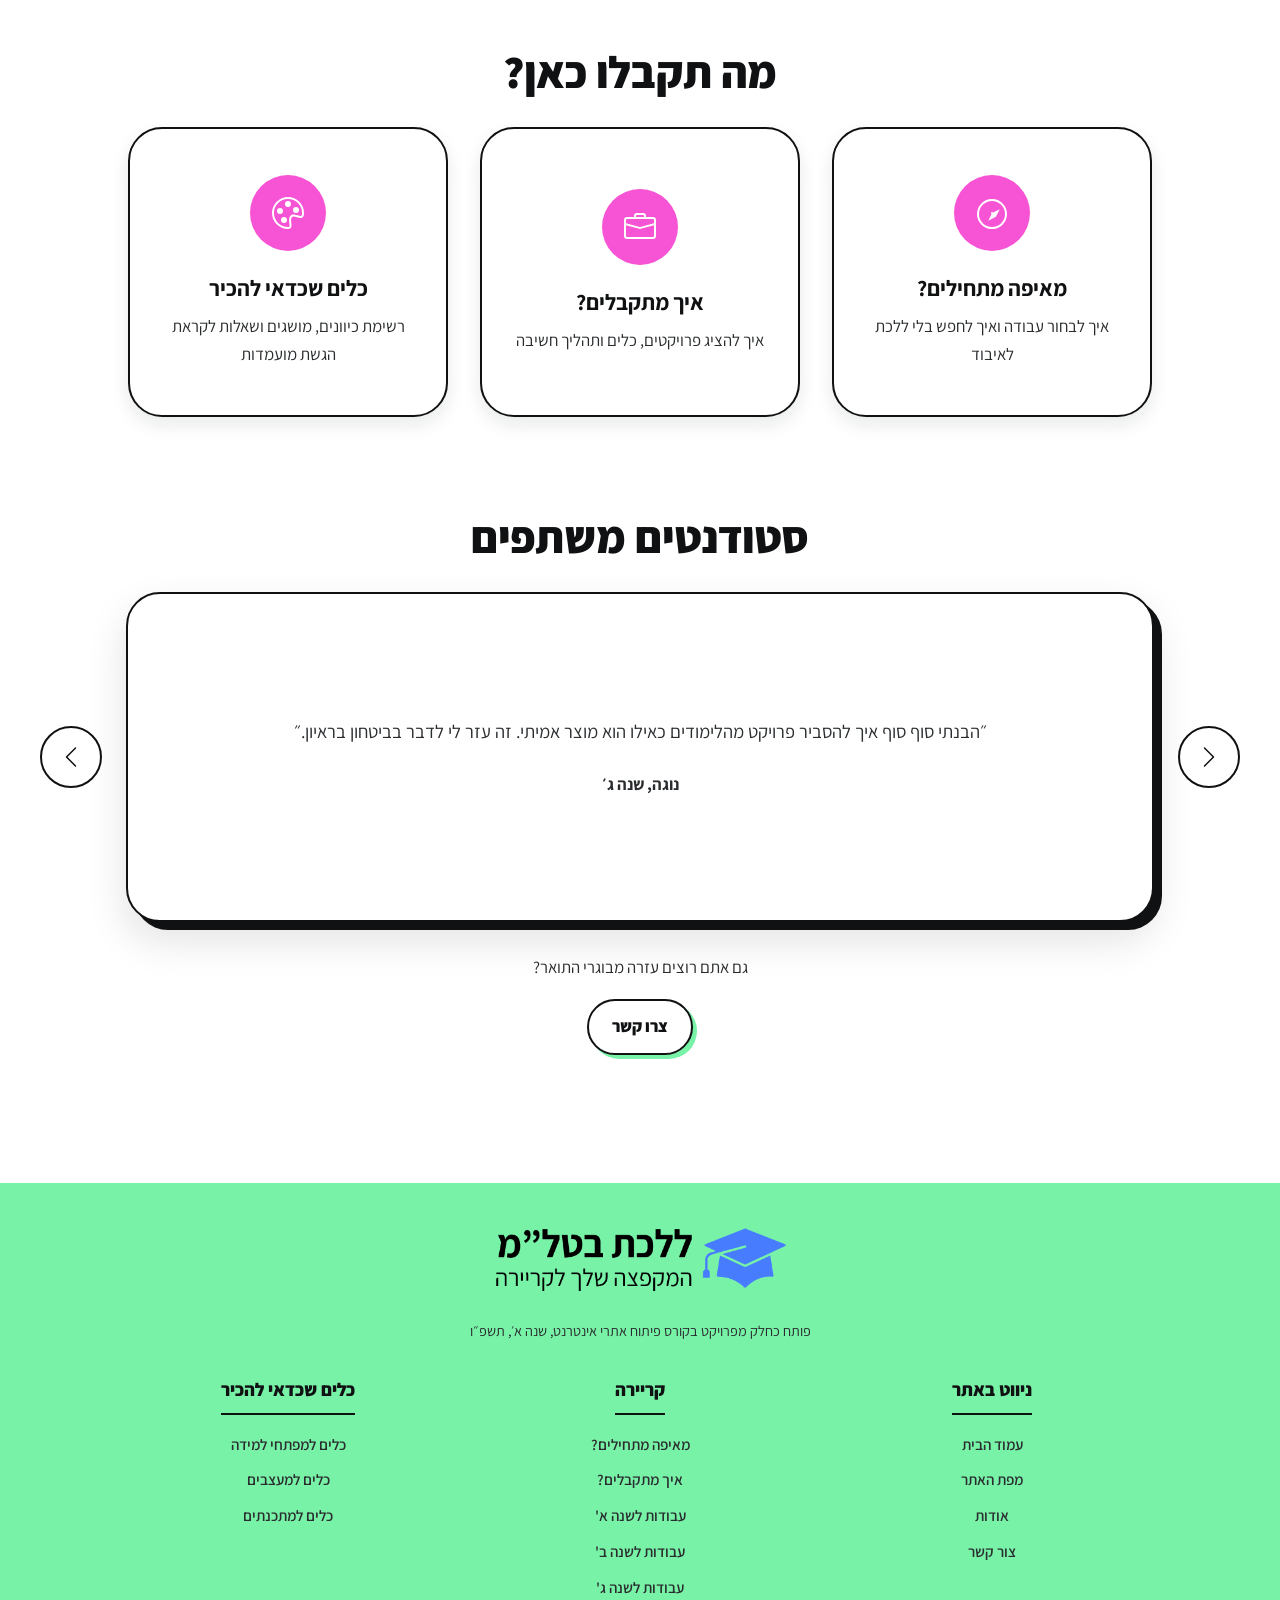
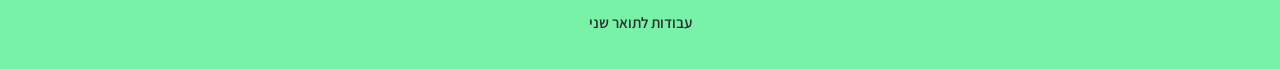
==== commit 967920a8: "המשך עבודה על האייקונים" ====
--- a/index.html
+++ b/index.html
@@ -227,12 +227,11 @@
                   width="32"
                   height="32"
                   fill="currentColor"
-                  class="bi bi-tools"
+                  class="bi bi-palette"
                   viewBox="0 0 16 16"
                 >
-                  <path
-                    d="M1 0 0 1l2.2 3.081a1 1 0 0 0 .815.419h.07a1 1 0 0 1 .708.293l2.675 2.675-2.617 2.654A3.003 3.003 0 0 0 0 13a3 3 0 1 0 5.878-.851l2.654-2.617.968.968-.11.48a1 1 0 0 0 .205.845l1.6 2a1 1 0 0 0 1.554-.042l1.5-2a1 1 0 0 0-.173-1.396l-2-1.6a1 1 0 0 0-.845-.205l-.48.11L9.75 8.55l2.675-2.675a1 1 0 0 1 .708-.293h.07a1 1 0 0 0 .814-.419L16 1 15 0l-3.081 2.2a1 1 0 0 0-.419.815v.07a1 1 0 0 1-.293.708L8.53 6.468 7.358 5.297l.11-.48a1 1 0 0 0-.205-.845l-1.6-2a1 1 0 0 0-1.554.042l-1.5 2a1 1 0 0 0 .173 1.396l2 1.6a1 1 0 0 0 .845.205l.48-.11L7.14 5.376 4.468 8.05a1 1 0 0 1-.708.293h-.07a1 1 0 0 0-.815.419L1 0Zm1.879 12.03a1.002 1.002 0 0 1-1.323-.11 1 1 0 0 1-.11-1.323 1 1 0 0 1 1.433 1.433Z"
-                  />
+                  <path d="M8 5a1.5 1.5 0 1 0 0-3 1.5 1.5 0 0 0 0 3m4 3a1.5 1.5 0 1 0 0-3 1.5 1.5 0 0 0 0 3M5.5 7a1.5 1.5 0 1 1-3 0 1.5 1.5 0 0 1 3 0m.5 6a1.5 1.5 0 1 0 0-3 1.5 1.5 0 0 0 0 3"/>
+                  <path d="M16 8c0 3.15-1.866 2.585-3.567 2.07C11.42 9.763 10.465 9.473 10 10c-.603.683-.475 1.819-.351 2.92C9.826 14.495 9.996 16 8 16a8 8 0 1 1 8-8m-8 7c.611 0 .654-.171.655-.176.078-.146.124-.464.07-1.119-.014-.168-.037-.37-.061-.591-.052-.464-.112-1.005-.118-1.462-.01-.707.083-1.61.704-2.314.369-.417.845-.578 1.272-.618.404-.038.812.026 1.16.104.343.077.702.186 1.025.284l.028.008c.346.105.658.199.953.266.653.148.904.083.991.024C14.717 9.38 15 9.161 15 8a7 7 0 1 0-7 7"/>
                 </svg>
               </span>
               <h3>כלים שכדאי להכיר</h3>
@@ -290,7 +289,7 @@
             >
               <path
                 fill-rule="evenodd"
-                d="M11.354 1.646a.5.5 0 0 1 0 .708L5.707 8l5.647 5.646a.5.5 0 0 1-.708.708l-6-6a.5.5 0 0 1 0-.708l-6-6a.5.5 0 0 1 .708 0z"
+                d="M11.354 1.646a.5.5 0 0 1 0 .708L5.707 8l5.647 5.646a.5.5 0 0 1-.708.708l-6-6a.5.5 0 0 1 0-.708l6-6a.5.5 0 0 1 .708 0z"
               />
             </svg>
           </button>
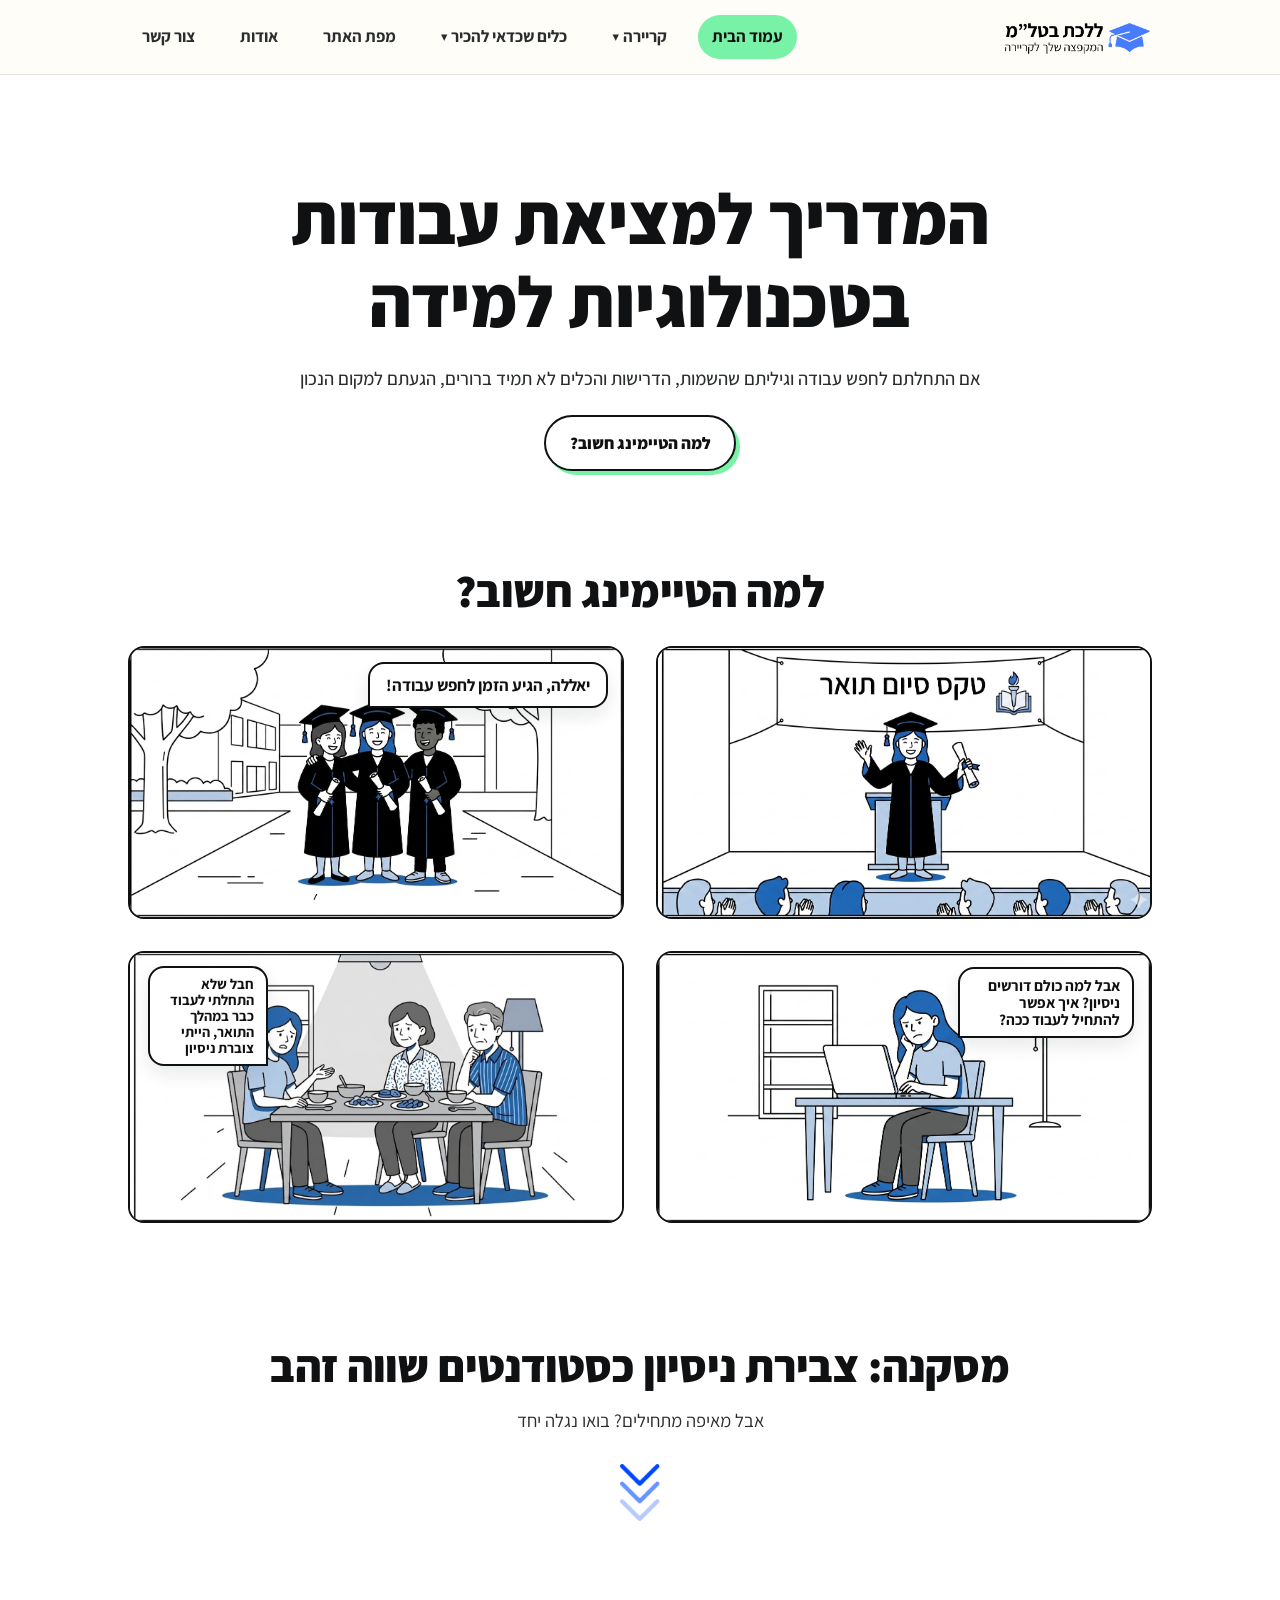
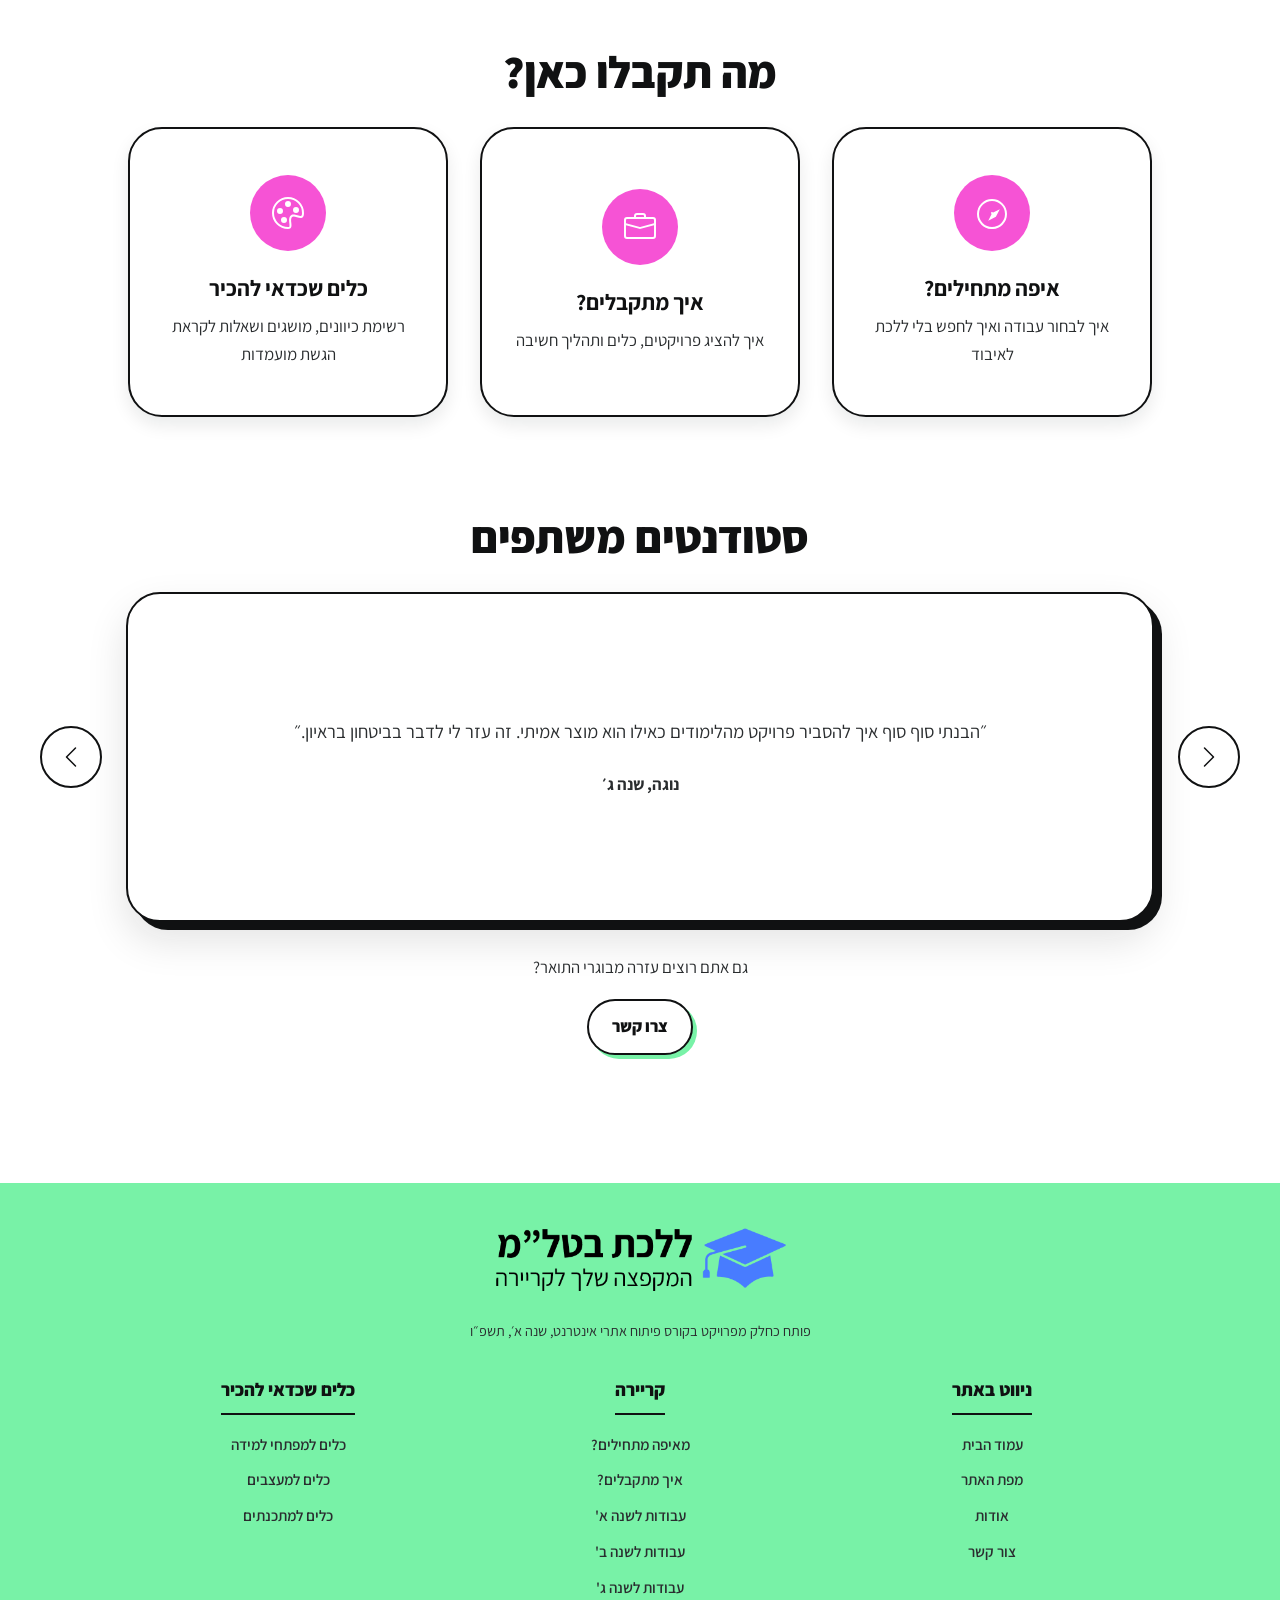
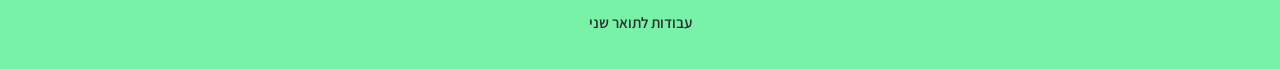
==== commit 514c02fe: "תיקונים ושינויים" ====
--- a/index.html
+++ b/index.html
@@ -199,7 +199,7 @@
                   />
                 </svg>
               </span>
-              <h3>מאיפה מתחילים?</h3>
+              <h3>איפה מתחילים?</h3>
               <p>איך לבחור עבודה ואיך לחפש בלי ללכת לאיבוד</p>
             </a>
             <a class="resource-card" href="how-to-be-accepted.html">
--- a/css/styles.css
+++ b/css/styles.css
@@ -1,10 +1,10 @@
 @import url("https://fonts.googleapis.com/css2?family=Assistant:wght@300;400;500;600;700;800&display=swap");
 
 /* ==========================================================================
-   הגדרת משתנים גלובליים (CSS Variables / Design Tokens)
+   הגדרת משתנים גלובליים (משתני CSS)
    ========================================================================== */
 :root {
-  /* צבעי רקע סמנטיים (משמשים להפרדה והכנה נוחה למצב כהה / Dark Mode בעתיד) */
+  /* צבעי רקע סמנטיים (משמשים להפרדה והכנה נוחה למצב כהה או מצב כהה בעתיד) */
   --color-bg: #ffffff;       /* צבע הרקע הראשי של דפי האתר */
   --color-surface: #ffffff;  /* צבע הרקע של רכיבים וכרטיסיות (למשל כרטיסיות מילון משרות) */
   --color-soft: #ffffff;     /* צבע רקע עדין משני */
@@ -21,7 +21,7 @@
   --color-primary-strong: #43dc80;  /* צבע ירוק כהה וחזק יותר */
   --color-blue: #5d7cff;            /* צבע כחול ראשי */
   --color-forum-blue: #4067FB;      /* צבע כחול לפורומים */
-  --color-footer-bg: #7DFFB5;       /* צבע רקע ירוק לחלק התחתון (Footer) */
+  --color-footer-bg: #7DFFB5;       /* צבע רקע ירוק לחלק התחתון (תחתית האתר) */
   --color-pink: #F653D5;            /* צבע ורוד מודגש */
   --color-blue-soft: rgba(93, 124, 255, 0.35); /* צבע כחול שקוף למחצה */
   --space-1: 0.5rem;
@@ -199,11 +199,11 @@
 .primary-nav > ul > li > a:hover {
   bottom: 2px;
 }
-/* Dropdown Navigation Menu Styles */
+/* סגנונות תפריט ניווט נפתח (תפריט נפתח) */
 .nav-dropdown {
   position: relative;
 }
-/* Arrow indicator styling */
+/* עיצוב חץ חיווי לתפריט נפתח */
 .nav-arrow {
   margin-inline-start: 4px;
   font-size: 0.8rem;
@@ -214,9 +214,9 @@
 .nav-dropdown.is-open .nav-arrow {
   transform: rotate(180deg);
 }
-/* Desktop dropdown */
-
-/* Mobile dropdown (nested in the vertical flow) */
+/* תפריט נפתח למסכי דסקטופ */
+
+/* תפריט נפתח למובייל (מוטמע בזרימה האנכית) */
 @keyframes navFadeIn {
   from {
     opacity: 0;
@@ -304,7 +304,7 @@
   justify-self: center;
   margin-inline: auto;
 }
-/* Jobs tabs and accordion */
+/* כרטיסיות משרות ואקורדיון */
 .job-tab-list {
   display: flex;
   flex-wrap: wrap;
@@ -343,7 +343,7 @@
   background: #93f7bd;
   color: #101112;
 }
-   /* מילון משרות ותפקידים - מיכלי המידע (Job Panels) */
+   /* מילון משרות ותפקידים - מיכלי המידע של המשרות */
 .job-panels {
   display: grid;
   gap: 1rem;
@@ -371,7 +371,7 @@
   overflow: hidden;
   visibility: hidden;
 }
-/* סגנונות מעבר (Transitions) - מוגדרים בסוף כדי שייגברו על הגדרות ברירת המחדל */
+/* סגנונות מעבר (אפקטי מעבר) - מוגדרים בסוף כדי שייגברו על הגדרות ברירת המחדל */
 .job-panel.fade-in {
   opacity: 1;
   transform: translateY(0);
@@ -534,6 +534,12 @@
   box-shadow: 0 0 0 transparent;
   transform: translate(4px, 4px);
 }
+/* פוקוס נגישות כחול בולט לכל הלחצנים באתר (ניווט מקלדת) */
+.btn:focus-visible,
+.btn:focus {
+  outline: 4px solid var(--color-blue);
+  outline-offset: 4px;
+}
 .btn-secondary:hover {
   background: var(--color-pink);
 }
@@ -786,7 +792,7 @@
   color: var(--color-text);
 }
 
-/* Comic scene image and speech bubble styling */
+/* עיצוב תמונת סצנת הקומיקס ובועות הדיבור */
 .scenario-grid .feature-card img {
   display: block;
   width: 100%;
@@ -841,7 +847,7 @@
   right: 1.2rem;
   left: auto;
 }
-/* Replace protruding tail with a sharp corner per scene */
+/* החלפת הזנב הבולט בפינה חדה לפי כל סצנה */
 .speech-bubble--scene2,
 .speech-bubble--scene3 {
   border-bottom-left-radius: 0;
@@ -912,9 +918,9 @@
   max-width: 34rem;
   margin: 35px 0 0;
   color: var(--color-ink);
-  font-size: clamp(1.45rem, 2.1vw, 1.9rem);
-  font-weight: 600;
-  line-height: 1.12;
+  font-size: var(--text-sub);
+  font-weight: 500;
+  line-height: 1.35;
 }
 .howto-hero-cta {
   display: inline-flex;
@@ -1099,7 +1105,7 @@
   max-height: 12rem;
   opacity: 1;
   transform: translateY(0);
-  overflow: visible; /* Prevent clipping of link shadows */
+  overflow: visible; /* מניעת חיתוך של צללי הקישורים */
 }
 .project-more span {
   display: grid;
@@ -1272,7 +1278,7 @@
 }
 .flip-card {
   position: relative;
-  min-height: 190px;
+  min-height: 200px;
   width: 100%;
   padding: 0;
   background: transparent;
@@ -1282,7 +1288,7 @@
 }
 .flip-card__inner {
   position: relative;
-  min-height: 190px;
+  min-height: 200px;
   transform-style: preserve-3d;
   transition: transform 520ms ease;
 }
@@ -1321,6 +1327,7 @@
   max-width: 22rem;
   font-weight: 800;
   line-height: 1.35;
+  margin: 0 auto;
 }
 .flip-icon {
   position: absolute;
@@ -1370,9 +1377,9 @@
   height: 48px;
   white-space: nowrap;
   padding: 0.55rem 1.2rem;
-  border: 2px solid var(--color-ink); /* black outline when unselected */
+  border: 2px solid var(--color-ink); /* קו מתאר שחור כאשר לא נבחר */
   border-radius: var(--radius-pill);
-  background: transparent; /* transparent background when unselected */
+  background: transparent; /* רקע שקוף כאשר לא נבחר */
   color: var(--color-ink);
   font-weight: 800;
   cursor: pointer;
@@ -1382,18 +1389,25 @@
 }
 .calculator-options label:hover,
 .calculator-options label:has(input:checked),
-.calculator-options label:has(input:focus-visible) {
-  background: var(--color-primary); /* green background on hover/checked */
+.calculator-options label:has(input:focus-visible),
+.calculator-options label:has(input:focus) {
+  background: var(--color-primary); /* רקע ירוק במעבר עכבר או בחירה */
   transform: translateY(2px);
   box-shadow: 2px 2px 0 var(--color-ink);
 }
+/* הדגשת פוקוס כחולה ברורה לתוויות של כפתורי הרדיו במחשבון השכר בעת ניווט מקלדת */
+.calculator-options label:has(input:focus-visible),
+.calculator-options label:has(input:focus) {
+  outline: 4px solid var(--color-blue);
+  outline-offset: 4px;
+}
 .calculator {
   display: grid;
   align-items: stretch;
   grid-template-columns: 1.2fr 0.8fr;
   border: 2px solid var(--color-ink);
   border-radius: var(--radius-lg);
-  background: var(--color-surface); /* white background */
+  background: var(--color-surface); /* רקע לבן */
   overflow: hidden;
   min-height: 450px;
 }
@@ -1441,7 +1455,7 @@
   padding: clamp(1.25rem, 2.4vw, 2.1rem);
   background: transparent;
   text-align: center;
-  border-inline-start: 2px solid var(--color-ink); /* black dividing line */
+  border-inline-start: 2px solid var(--color-ink); /* קו מפריד שחור */
 }
 .result-placeholder {
   display: flex;
@@ -1473,7 +1487,7 @@
   color: var(--color-ink);
   font-size: clamp(2rem, 3.2vw, 2.7rem);
   line-height: 1.1;
-  background: #ff70e2; /* pink highlight background */
+  background: #ff70e2; /* רקע הדגשה ורוד */
   padding: 0.55rem 1.45rem;
   border: 2px solid var(--color-ink);
   border-radius: var(--radius-md);
@@ -1489,7 +1503,7 @@
   flex-direction: column;
   gap: var(--space-4);
   width: 100%;
-  text-align: right; /* RTL align */
+  text-align: right; /* יישור לימין (מימין לשמאל) */
   border-block-start: 1px dashed rgba(16, 17, 18, 0.15);
   padding-block-start: var(--space-4);
   margin-block-start: auto;
@@ -1552,35 +1566,41 @@
   text-align: right;
   border: 2px solid var(--color-ink);
   border-radius: var(--radius-md);
-  background: #fff9e6; /* Soft warning yellow/cream background */
+  background: #fff9e6; /* רקע צהוב/קרם רך לאזהרה/חיווי */
   box-shadow: 4px 4px 0 var(--color-ink);
+  /* שימוש במיקום יחסי (מיקום יחסי) להתרוממות הכרטיסייה ללא שימוש בערכים שליליים */
+  position: relative;
+  bottom: 0;
+  right: 0;
   width: 100%;
-  transition: transform 0.2s ease, box-shadow 0.2s ease;
-}
+  transition: bottom 0.2s ease, right 0.2s ease, box-shadow 0.2s ease;
+}
+/* אפקט הרמה בריחוף (הרמה בריחוף) חיובי להדגשת הכרטיסייה */
 .salary-disclaimer:hover {
-  transform: translate(-2px, -2px);
+  bottom: 2px;
+  right: 2px;
   box-shadow: 6px 6px 0 var(--color-ink);
 }
 
-   /* קרוסלת חברות מובילות (Infinite Marquee Carousel) */
+   /* קרוסלת חברות מובילות (קרוסלה רציפה אינסופית) */
 .companies-carousel-container {
   overflow: hidden;
   width: 100%;
   padding-block: var(--space-4) var(--space-5);
   position: relative;
-  /* אפקט טשטוש (Fade) בצדדים של הקרוסלה ליצירת מראה יוקרתי */
+  /* אפקט טשטוש (טשטוש) בצדדים של הקרוסלה ליצירת מראה יוקרתי */
   mask-image: linear-gradient(to right, transparent, black 12%, black 88%, transparent);
   -webkit-mask-image: linear-gradient(to right, transparent, black 12%, black 88%, transparent);
-  /* הגדרה קריטית ל-LTR כדי שהקרוסלה תתחיל משמאל, ותאפשר גלישת תוכן ימינה מחוץ למסך בדפי עברית (RTL) */
+  /* הגדרה קריטית למשמאל לימין כדי שהקרוסלה תתחיל משמאל, ותאפשר גלישת תוכן ימינה מחוץ למסך בדפי עברית (מימין לשמאל) */
   direction: ltr; 
 }
 .companies-carousel-track {
   display: flex;
   width: max-content;
   gap: var(--space-4);
-  /* אנימציית הזזה רציפה (Marquee) */
+  /* אנימציית הזזה רציפה (גלילה רציפה) */
   animation: marquee-scroll 32s linear infinite;
-  /* פריסת ה-Flex של הכרטיסיות משמאל לימין כדי להבטיח חישוב תזוזה תקין בכל המסכים */
+  /* פריסת הפריסת Flex של הכרטיסיות משמאל לימין כדי להבטיח חישוב תזוזה תקין בכל המסכים */
   direction: ltr; 
 }
 .companies-carousel-track:hover {
@@ -1651,15 +1671,22 @@
   background: var(--color-surface);
   color: var(--color-ink);
   text-align: center;
-  direction: rtl; /* Restore RTL alignment for text inside cards */
+  direction: rtl; /* שחזור יישור לימין לטקסט בתוך כרטיסיות */
   position: relative;
   bottom: 0;
   transition: background var(--transition), bottom var(--transition), box-shadow var(--transition);
 }
-.company-card:hover {
+/* אפקט הרמה של כרטיסיית החברה ושינוי צבע בעת מעבר עכבר (מעבר עכבר) או פוקוס מקלדת (פוקוס מקלדת) */
+.company-card:hover,
+.company-card:has(.company-logo-link:focus-visible) {
   background: var(--color-primary);
   bottom: 6px;
   box-shadow: 0 10px 20px rgba(0, 0, 0, 0.1);
+}
+/* עצירה ואיפוס של אנימציית הקרוסלה בעת כניסת פוקוס מקלדת, לטובת ניווט נגיש ונוח בין הכרטיסיות */
+.companies-carousel-container:focus-within .companies-carousel-track {
+  animation: none !important;
+  transform: none !important;
 }
 .company-logo-link {
   display: block;
@@ -1713,7 +1740,7 @@
     transform: translateX(calc(0% - 50%));
   }
 }
-   /* עמוד צור קשר (Contact Page Layout & Cards) */
+   /* עמוד צור קשר (עיצוב וכרטיסיות של עמוד צור קשר) */
 .contact-section {
   padding-block: clamp(2rem, 5vw, 4rem) clamp(3.2rem, 7vw, 5.6rem);
 }
@@ -1849,7 +1876,10 @@
 .full-span {
   grid-column: span 2;
 }
+/* לחצן שליחת הטופס - מוגדר בפריסת flex ורוחב מותאם לתוכן כדי לאפשר מרכוז אופקי תקני באמצעות שוליים אוטומטיים */
 .form-submit {
+  display: flex;
+  width: fit-content;
   margin: var(--space-5) auto 0;
 }
 .form-status {
@@ -1859,9 +1889,9 @@
   text-align: center;
 }
 
-   /* CV Keywords Section (Interactive Flip Cards) */
+   /* אזור מילות מפתח לקורות חיים (כרטיסיות אינטראקטיביות מתהפכות) */
 .cv-keywords-section {
-  overflow: visible; /* Ensure it doesn't clip */
+  overflow: visible; /* מניעת חיתוך של תוכן בולט */
   padding-block: var(--space-6);
 }
 .keywords-grid {
@@ -1877,7 +1907,7 @@
   cursor: pointer;
   border-radius: var(--radius-lg);
   outline: none;
-  border: none; /* override old border if any */
+  border: none; /* דריסת גבולות קודמים במידה וקיימים */
   position: relative;
   bottom: 0;
   transition: bottom 0.8s cubic-bezier(0.175, 0.885, 0.32, 1.275);
@@ -1896,14 +1926,14 @@
   border-radius: var(--radius-lg);
   box-shadow: var(--shadow-sm);
 }
-/* Hover Effect for the whole card */
+/* אפקט מעבר עכבר (מעבר עכבר) לכל הכרטיסייה */
 .cv-flip-card:not(.is-flipped):hover {
   bottom: 8px;
 }
 .cv-flip-card:not(.is-flipped):hover .cv-flip-card-inner {
   box-shadow: 0 18px 38px var(--color-blue-soft);
 }
-/* Flipped State */
+/* מצב הפוך (הפוך) של הכרטיסייה */
 .cv-flip-card.is-flipped .cv-flip-card-inner {
   transform: rotateY(180deg);
   box-shadow: 0 18px 38px var(--color-blue-soft);
@@ -1922,7 +1952,7 @@
   display: flex;
   flex-direction: column;
 }
-/* --- FRONT SIDE --- */
+/* --- צד קדמי --- */
 .cv-flip-card-front {
   padding: clamp(1.5rem, 3vw, 2.5rem);
   justify-content: center;
@@ -1962,7 +1992,7 @@
   font-size: var(--text-sub);
   margin: 0;
 }
-/* --- BACK SIDE --- */
+/* --- צד אחורי --- */
 .cv-flip-card-back {
   transform: rotateY(180deg);
   padding: 0;
@@ -2001,7 +2031,7 @@
   padding: 1.2rem 1.5rem;
   flex: 1;
   overflow-y: auto;
-  /* Styling scrollbar for aesthetics */
+  /* עיצוב פס גלילה לאסתטיקה */
   scrollbar-width: thin;
   scrollbar-color: var(--color-ink) transparent;
   direction: ltr;
@@ -2074,7 +2104,7 @@
   justify-content: center;
   gap: var(--space-4);
   padding: 1.35rem 2.8rem;
-  background-color: var(--color-primary); /* #78f2a7 */
+  background-color: var(--color-primary); /* צבע ירוק מותג */
   border: 2px solid var(--color-ink);
   border-radius: var(--radius-md);
   color: var(--color-ink);
@@ -2117,7 +2147,7 @@
   flex-direction: column;
   gap: var(--space-3);
   background-clip: padding-box;
-  overflow: hidden; /* Prevents top color bar from sticking out of the card's rounded borders */
+  overflow: hidden; /* מונע מהסרגל הצבעוני העליון לחרוג מהפינות המעוגלות של הכרטיסייה */
 }
 .sitemap-branch-card:hover {
   bottom: 4px;
@@ -2226,7 +2256,7 @@
   font-size: 1.05rem;
 }
 
-   /* ABOUT PAGE STYLES (.about-page-body) */
+   /* סגנונות עמוד אודות (גוף עמוד אודות) */
 .about-page-body .about-grid {
   display: grid;
   grid-template-columns: repeat(2, minmax(0, 1fr));
@@ -2245,7 +2275,7 @@
   flex-direction: column;
   gap: var(--space-3);
   background-clip: padding-box;
-  overflow: hidden; /* Prevents absolute child elements (like the top color bar) from overflowing the rounded corners */
+  overflow: hidden; /* מונע מאלמנטים מוחלטים (כמו הסרגל הצבעוני) לחרוג מהפינות המעוגלות */
 }
 .about-page-body .about-card:hover {
   bottom: 5px;
@@ -2411,12 +2441,12 @@
 }
 
 /* ==========================================================================
-   CONSOLIDATED RESPONSIVE MEDIA QUERIES
+   שאילתות מדיה רספונסיביות מאוחדות (שאילתות מדיה)
    ========================================================================== */
 
 @media (max-width: 1200px) {
   .dropdown-menu {
-      display: none; /* Hide by default on mobile */
+      display: none; /* הסתרה כברירת מחדל במובייל */
       position: static;
       opacity: 1;
       visibility: visible;
@@ -2431,7 +2461,7 @@
       border-right: 2px solid var(--color-border);
       padding-inline-start: var(--space-2);
     }
-    /* Show when open */
+    /* הצגה כאשר התפריט פתוח */
     .nav-dropdown.is-open .dropdown-menu {
       display: block;
     }
@@ -2456,7 +2486,7 @@
       background: var(--color-primary);
     }
     .dropdown-toggle {
-      pointer-events: auto; /* Allow clicking the dropdown toggle on mobile */
+      pointer-events: auto; /* אישור לחיצה על כפתור התפריט הנפתח במובייל */
       cursor: pointer;
     }
     .nav-arrow {
